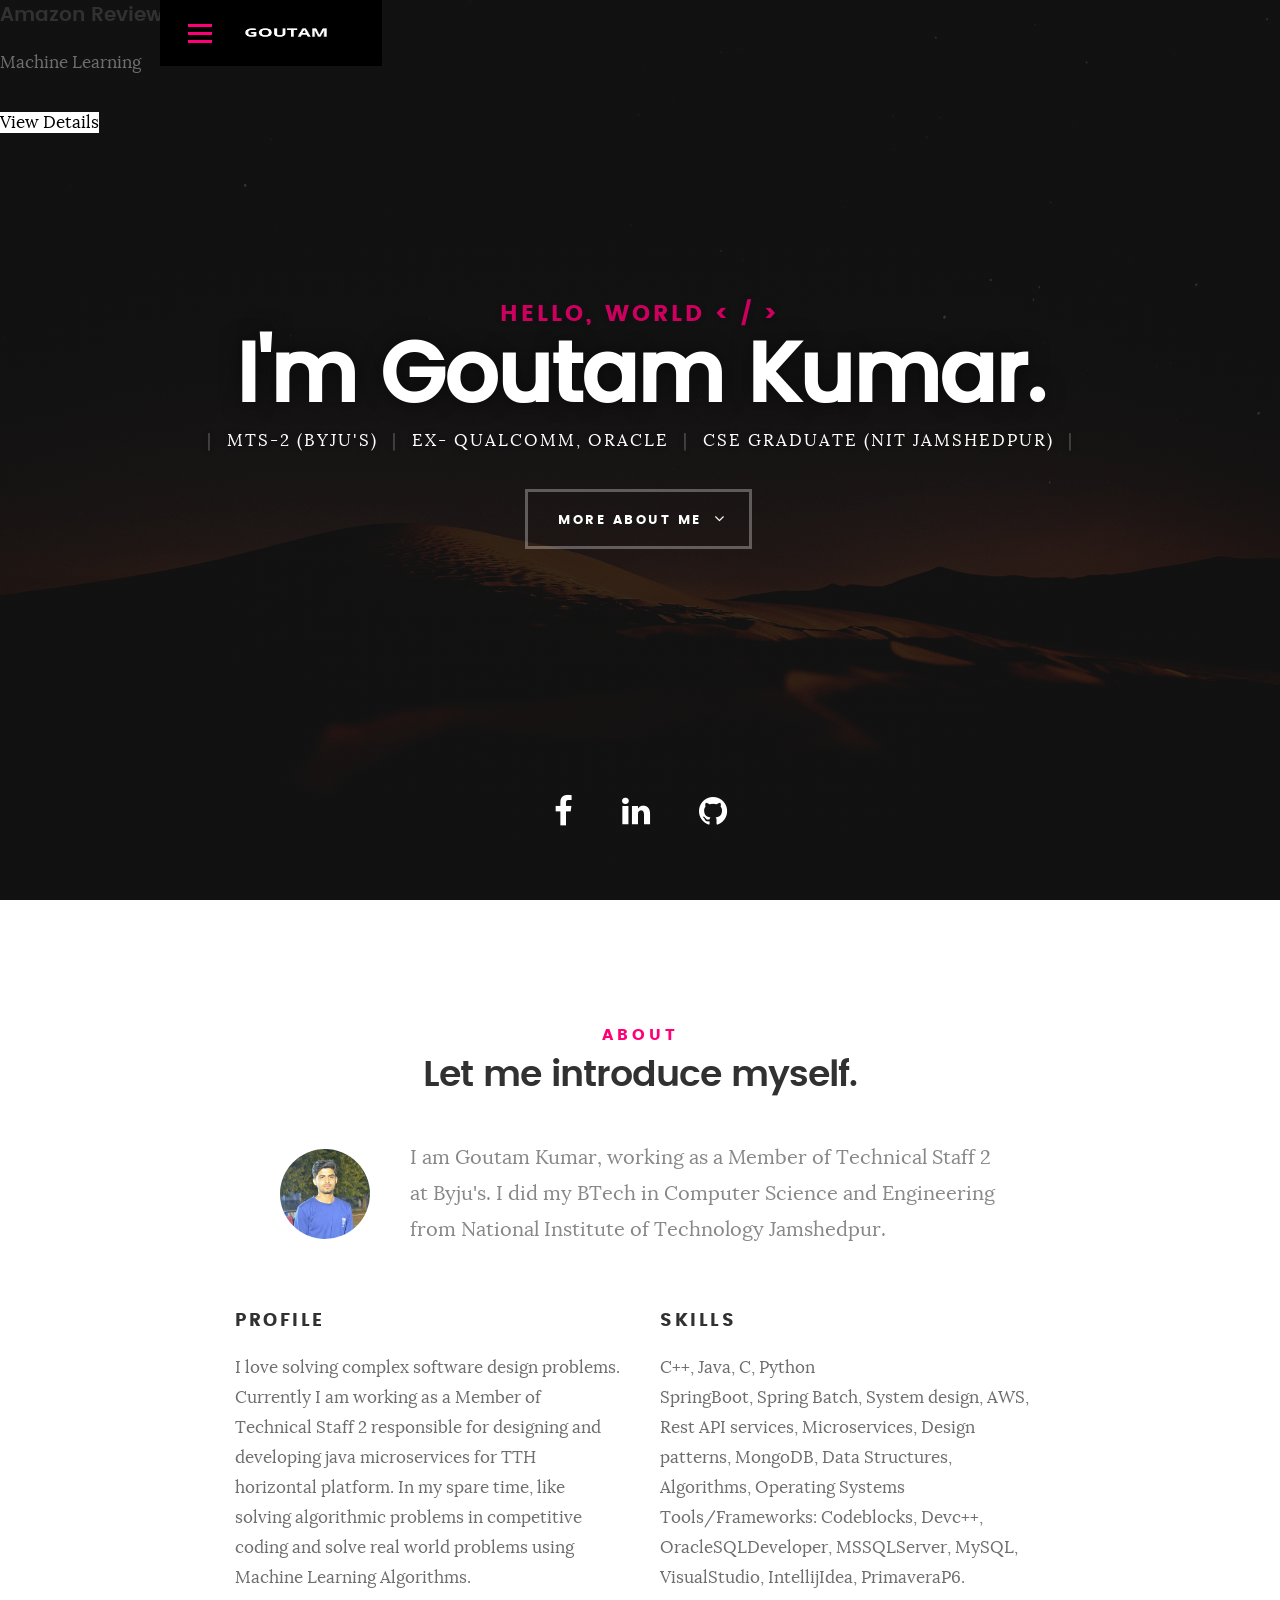
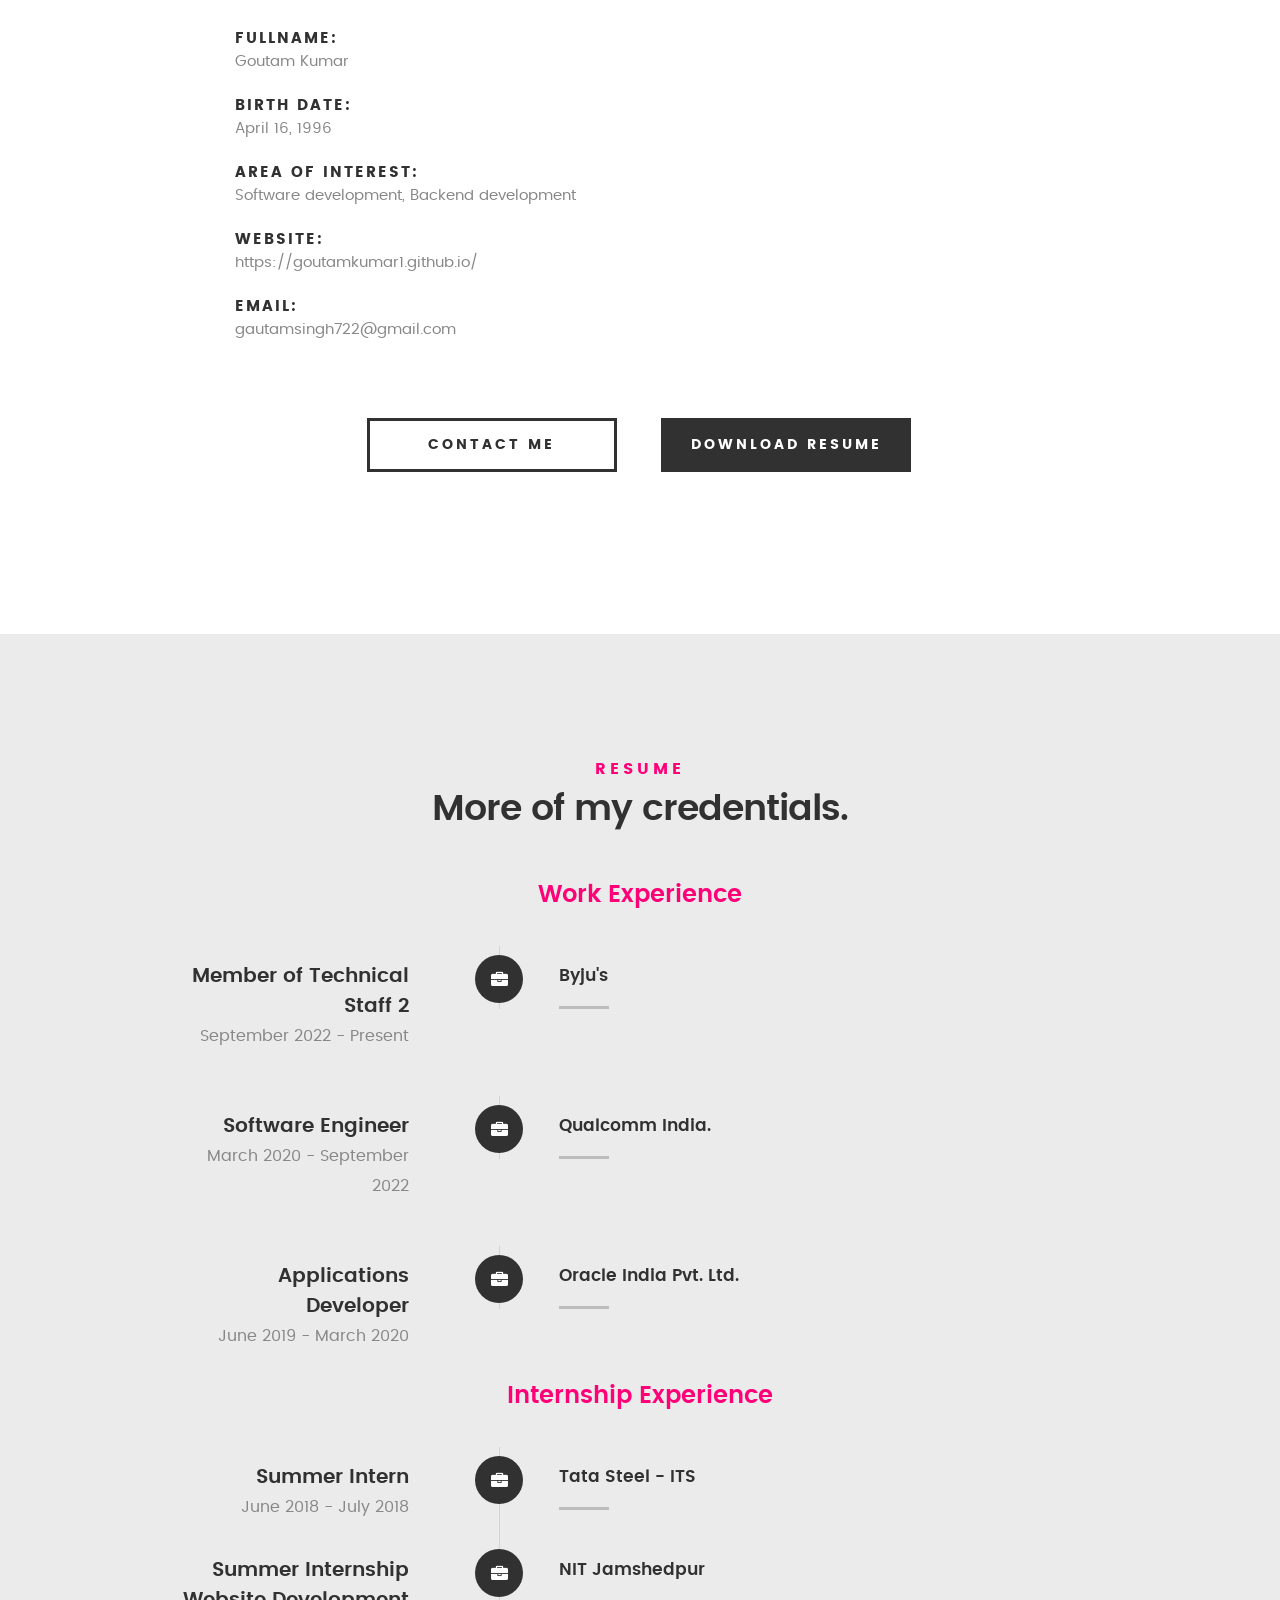
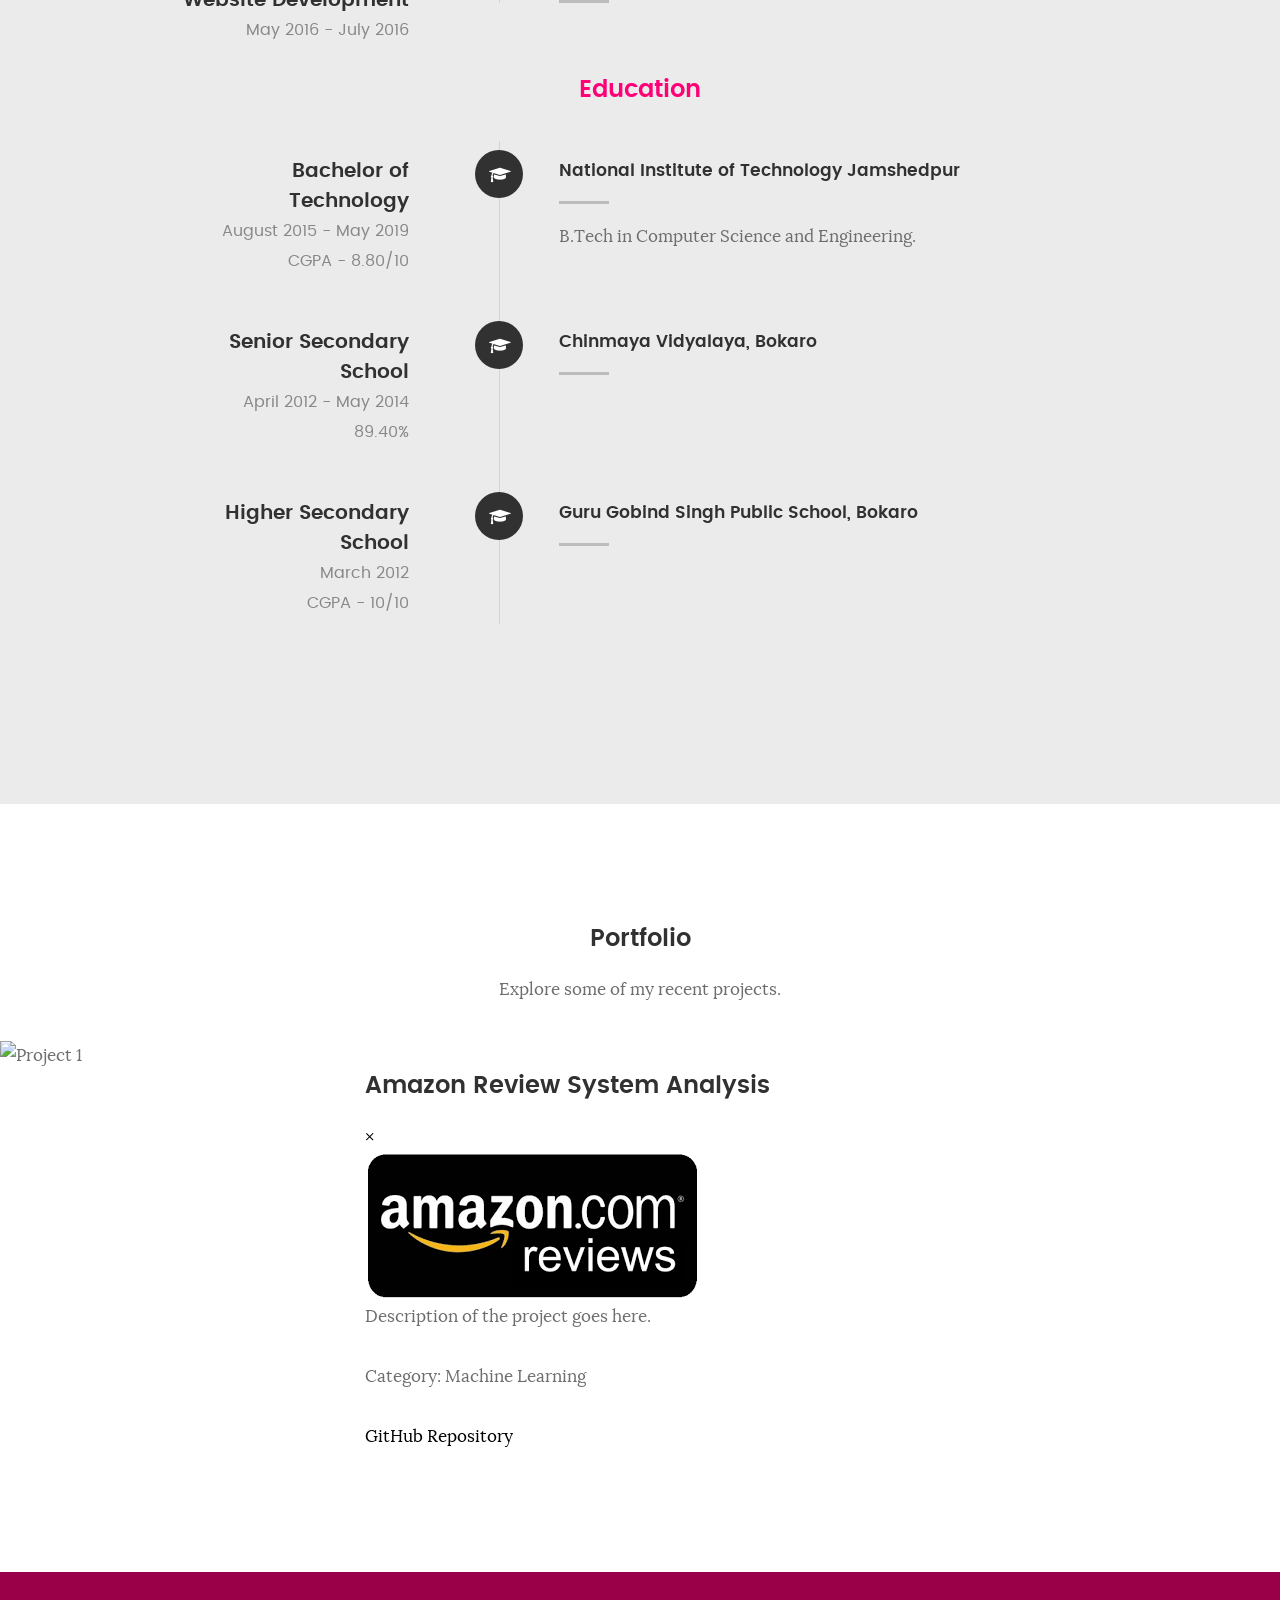
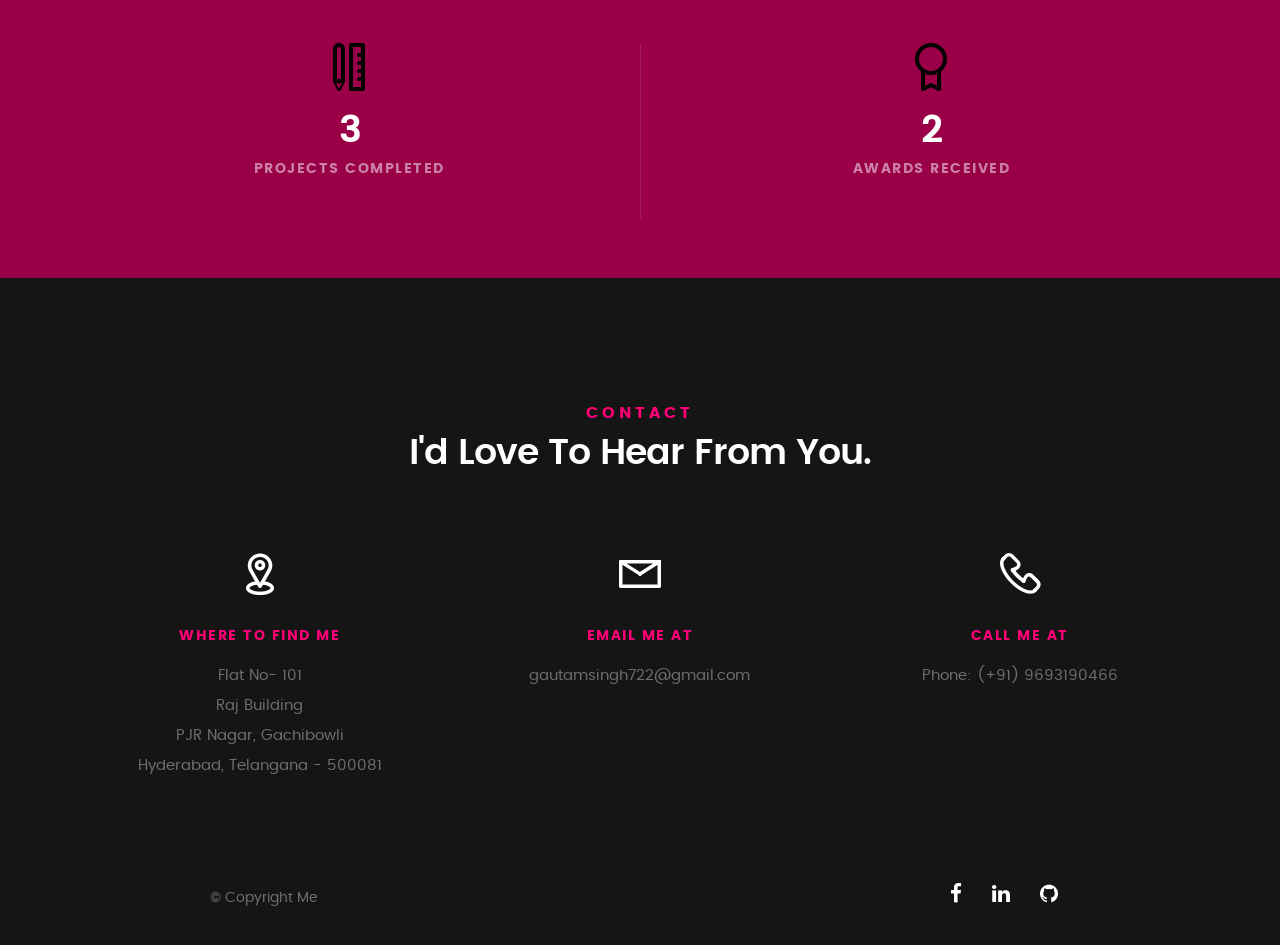
==== index.html @ 0e1b685a "Update index.html" ====
<!DOCTYPE html>
<!--[if IE 8 ]><html class="no-js oldie ie8" lang="en"> <![endif]-->
<!--[if IE 9 ]><html class="no-js oldie ie9" lang="en"> <![endif]-->
<!--[if (gte IE 9)|!(IE)]><!--><html class="no-js" lang="en"> <!--<![endif]-->
<head>

   <!--- basic page needs
   ================================================== -->
   <meta charset="utf-8">
	<title>Goutam :: Home</title>
	<meta name="description" content="">  
	<meta name="author" content="">

   <!-- mobile specific metas
   ================================================== -->
	<meta name="viewport" content="width=device-width, initial-scale=1, maximum-scale=1">

 	<!-- CSS
   ================================================== -->
   <link rel="stylesheet" href="css/base.css">  
   <link rel="stylesheet" href="css/main.css">
   <link rel="stylesheet" href="css/vendor.css">     

   <!-- script
   ================================================== -->   
	<script src="js/modernizr.js"></script>
	<script src="js/pace.min.js"></script>

   <!-- favicons
	================================================== -->
	<link rel="icon" type="image/png" href="glogo.jpg">

</head>

<body id="top">

	<!-- header 
   ================================================== -->
   <header>   	
   	<div class="row">

   		<div class="top-bar">
   			<a class="menu-toggle" href="#"><span>Menu</span></a>

	   		<div class="logo">
		         <a href="index.html">GOUTAM</a>
		      </div>		      

		   	<nav id="main-nav-wrap">
					<ul class="main-navigation">
						<li class="current"><a class="smoothscroll"  href="#intro" title="">Home</a></li>
						<li><a class="smoothscroll"  href="#about" title="">About</a></li>
						<li><a class="smoothscroll"  href="#resume" title="">Resume</a></li>
						<li><a class="smoothscroll"  href="#portfolio" title="">Portfolio</a></li>				
						<li><a class="smoothscroll"  href="#contact" title="">Contact</a></li>			
					</ul>
				</nav>    		
   		</div> <!-- /top-bar --> 
   		
   	</div> <!-- /row --> 		
   </header> <!-- /header -->

	<!-- intro section
   ================================================== -->
   <section id="intro">   

   	<div class="intro-overlay"></div>	

   	<div class="intro-content">
   		<div class="row">

   			<div class="col-twelve">

	   			<h5>Hello, World < / ></h5>
	   			<h1>I'm Goutam Kumar.</h1>

	   			<p class="intro-position">
					<span>MTS-2 (BYJU'S)</span>
					<span>EX- QUALCOMM, ORACLE</span>
	   				<span>CSE GRADUATE (NIT JAMSHEDPUR)</span>
	   			</p>

	   			<a class="button stroke smoothscroll" href="#about" title="">More About Me</a>

	   		</div>  
   			
   		</div>   		 		
   	</div> <!-- /intro-content --> 

   	<ul class="intro-social">        
         <li><a href="https://www.facebook.com/gautam.ngs"><i class="fa fa-facebook"></i></a></li>
         <li><a href="https://www.linkedin.com/in/gautam26/"><i class="fa fa-linkedin"></i></a></li>
         <li><a href="https://github.com/gautamkumar26"><i class="fa fa-github"></i></a></li>
         <!--<li><a href="#"><i class="fa fa-instagram"></i></a></li>-->
      </ul> <!-- /intro-social -->      	

   </section> <!-- /intro -->


   <!-- about section
   ================================================== -->
   <section id="about">  

   	<div class="row section-intro">
   		<div class="col-twelve">

   			<h5>About</h5>
   			<h1>Let me introduce myself.</h1>

   			<div class="intro-info">

   				<img src="images/my-pic.jpg" alt="Profile Picture">

   				<p class="lead">I am Goutam Kumar, working as a Member of Technical Staff 2 at Byju's. I did my BTech in Computer Science and Engineering from National Institute of Technology Jamshedpur.</p>
   			</div>   			

   		</div>   		
   	</div> <!-- /section-intro -->

   	<div class="row about-content">

   		<div class="col-six tab-full">

   			<h3>Profile</h3>
   			<p>I love solving complex software design problems. Currently I am working as a Member of Technical Staff 2 responsible for designing and developing java microservices for TTH horizontal platform.
			In my spare time, like solving algorithmic problems in competitive coding and solve real world problems using Machine Learning Algorithms.</p>

   			<ul class="info-list">
   				<li>
   					<strong>Fullname:</strong>
   					<span>Goutam Kumar</span>
   				</li>
   				<li>
   					<strong>Birth Date:</strong>
   					<span>April 16, 1996</span>
   				</li>
   				<li>
   					<strong>Area of Interest:</strong>
   					<span>Software development, Backend development</span>
   				</li>
   				<li>
   					<strong>Website:</strong>
   					<span>https://goutamkumar1.github.io/</span>
   				</li>
   				<li>
   					<strong>Email:</strong>
   					<span>gautamsingh722@gmail.com</span>
   				</li>

   			</ul> <!-- /info-list -->

   		</div>

   		<div class="col-six tab-full">

   			<h3>Skills</h3>
   			<p>
   				
   				C++, Java, C, Python<br>
				SpringBoot, Spring Batch, System design, AWS, Rest API services, Microservices, Design patterns, MongoDB, Data Structures, Algorithms, Operating Systems <br>
				Tools/Frameworks: Codeblocks, Devc++, OracleSQLDeveloper, MSSQLServer, MySQL, VisualStudio, IntellijIdea, PrimaveraP6. 
   			</p>

				<!--<ul class="skill-bars">
				   <li>
				   	<div class="progress percent90"><span>90%</span></div>
				   	<strong>HTML5</strong>
				   </li>
				   <li>
				   	<div class="progress percent85"><span>85%</span></div>
				   	<strong>CSS3</strong>
				   </li>
				   <li>
				   	<div class="progress percent70"><span>70%</span></div>
				   	<strong>JQuery</strong>
				   </li>
				   <li>
				   	<div class="progress percent95"><span>95%</span></div>
				   	<strong>PHP</strong>
				   </li>
				   <li>

				   	<div class="progress percent75"><span>75%</span></div>
				   	<strong>Wordpress</strong>
				   </li>
      
				</ul> 	
				-->	

   		</div>

   	</div>

   	<div class="row button-section">
   		<div class="col-twelve">
   			<a href="#contact" title="Hire Me" class="button stroke smoothscroll">Contact Me</a>
   			<a href="Goutam_Kumar.pdf" target="_blank" title="Download Resume" class="button button-primary">Download Resume</a>
   		</div>   		
   	</div>

   </section> <!-- /process-->    


   <!-- resume Section
   ================================================== -->
	<section id="resume" class="grey-section">

		<div class="row section-intro">
   		<div class="col-twelve">

   			<h5>Resume</h5>
   			<h1>More of my credentials.</h1>

   			<!--<p class="lead">Lorem ipsum Do commodo in proident enim in dolor cupidatat adipisicing dolore officia nisi aliqua incididunt Ut veniam lorem ipsum Consectetur ut in in eu do.</p>-->

   		</div>   		
   	</div> <!-- /section-intro--> 
	
	<div class="row resume-timeline">

   		<div class="col-twelve resume-header">

   			<h2>Work Experience</h2>

   		</div> <!-- /resume-header -->

		<div class="col-twelve">

   			<div class="timeline-wrap">

   				<div class="timeline-block">

	   				<div class="timeline-ico">
	   					<i class="fa fa-briefcase"></i>
	   				</div>

	   				<div class="timeline-header">
	   					<h3>Member of Technical Staff 2</h3>
	   					<p>September 2022 - Present</p>
	   				</div>

	   				<div class="timeline-content">
	   					<h4>Byju's</h4>
	   					<p>
	   					</p>
	   				</div>

	   			</div> <!-- /timeline-block -->

	   			

   			</div> <!-- /timeline-wrap -->   			

   		</div> <!-- /col-twelve -->
		
		<div class="col-twelve">

   			<div class="timeline-wrap">

   				<div class="timeline-block">

	   				<div class="timeline-ico">
	   					<i class="fa fa-briefcase"></i>
	   				</div>

	   				<div class="timeline-header">
	   					<h3>Software Engineer</h3>
	   					<p>March 2020 - September 2022</p>
	   				</div>

	   				<div class="timeline-content">
	   					<h4>Qualcomm India.</h4>
	   					<p>
	   					</p>
	   				</div>

	   			</div> <!-- /timeline-block -->

	   			

   			</div> <!-- /timeline-wrap -->   			

   		</div> <!-- /col-twelve -->

   		<div class="col-twelve">

   			<div class="timeline-wrap">

   				<div class="timeline-block">

	   				<div class="timeline-ico">
	   					<i class="fa fa-briefcase"></i>
	   				</div>

	   				<div class="timeline-header">
	   					<h3>Applications Developer</h3>
	   					<p>June 2019 - March 2020</p>
	   				</div>

	   				<div class="timeline-content">
	   					<h4>Oracle India Pvt. Ltd.</h4>
	   					<p>
	   					</p>
	   				</div>

	   			</div> <!-- /timeline-block -->

	   			

   			</div> <!-- /timeline-wrap -->   			

   		</div> <!-- /col-twelve -->
   		
   	</div> <!-- /resume-timeline -->

   	<div class="row resume-timeline">

   		<div class="col-twelve resume-header">

   			<h2>Internship Experience</h2>

   		</div> <!-- /resume-header -->

   		<div class="col-twelve">

   			<div class="timeline-wrap">

   				<div class="timeline-block">

	   				<div class="timeline-ico">
	   					<i class="fa fa-briefcase"></i>
	   				</div>

	   				<div class="timeline-header">
	   					<h3>Summer Intern</h3>
	   					<p>June 2018 - July 2018</p>
	   				</div>

	   				<div class="timeline-content">
	   					<h4>Tata Steel - ITS</h4>
	   					<p>
	   					</p>
	   				</div>

	   			</div> <!-- /timeline-block -->

	   			<div class="timeline-block">

	   				<div class="timeline-ico">
	   					<i class="fa fa-briefcase"></i>
	   				</div>

	   				<div class="timeline-header">
	   					<h3>Summer Internship Website Development</h3>
	   					<p>May 2016 - July 2016</p>
	   				</div>

	   				<div class="timeline-content">
	   					<h4>NIT Jamshedpur</h4>
	   					<p>
	   						
	   					</p>
	   				</div>

	   			</div> <!-- /timeline-block -->

	   			

   			</div> <!-- /timeline-wrap -->   			

   		</div> <!-- /col-twelve -->
   		
   	</div> <!-- /resume-timeline -->
   	
   	<div class="row resume-timeline">

   		<div class="col-twelve resume-header">

   			<h2>Education</h2>

   		</div> <!-- /resume-header -->

   		<div class="col-twelve">

   			<div class="timeline-wrap">

   				<div class="timeline-block">

	   				<div class="timeline-ico">
	   					<i class="fa fa-graduation-cap"></i>
	   				</div>

	   				<div class="timeline-header">
	   					<h3>Bachelor of Technology</h3>
	   					<p>August 2015 - May 2019<br>
	   					CGPA - 8.80/10</p>
	   				</div>

	   				<div class="timeline-content">
	   					<h4>National Institute of Technology Jamshedpur</h4>
	   					<p>
	   						B.Tech in Computer Science and Engineering.
	   						<br>
	   						<br>
	   					</p>
	   				</div>

	   			</div>
	   			<div class="timeline-block">

	   				<div class="timeline-ico">
	   					<i class="fa fa-graduation-cap"></i>
	   				</div>

	   				<div class="timeline-header">
	   					<h3>Senior Secondary School</h3>
	   					<p>April 2012 - May 2014<br>
	   					89.40%</p>
	   				</div>

	   				<div class="timeline-content">
	   					<h4>Chinmaya Vidyalaya, Bokaro</h4>
	   					<p>
	   						<br>
	   						<br>
	   					</p>
	   				</div>

	   			</div>
	   			<div class="timeline-block">

	   				<div class="timeline-ico">
	   					<i class="fa fa-graduation-cap"></i>
	   				</div>

	   				<div class="timeline-header">
	   					<h3>Higher Secondary School</h3>
	   					<p>March 2012<br>
	   					CGPA - 10/10</p>
	   				</div>

	   				<div class="timeline-content">
	   					<h4>Guru Gobind Singh Public School, Bokaro</h4>
	   					<p>
	   						<br>
	   						<br>
	   					</p>
	   				</div>

	   			</div>


	   			

	   			

   			</div> <!-- /timeline-wrap -->   			

   		</div> <!-- /col-twelve -->
   		
   	</div> <!-- /resume-timeline -->
		
	</section> <!-- /features -->



	<!-- Portfolio Section
   ================================================== -->
	
<!-- =================================================== -->
	<section id="portfolio">
	    <div class="container">
	        <div class="section-intro">
	            <h2>Portfolio</h2>
	            <p>Explore some of my recent projects.</p>
	        </div>
	
	        <div class="portfolio-content">
	            <div class="portfolio-grid">
	                <!-- Portfolio Items -->
	                <div class="portfolio-item">
	                    <div class="portfolio-image">
	                        <img src="images/project1.jpg" alt="Project 1">
	                        <div class="overlay">
	                            <div class="overlay-content">
	                                <h3>Amazon Review System Analysis</h3>
	                                <p>Machine Learning</p>
	                                <a href="#modal-01" class="popup-modal">View Details</a>
	                            </div>
	                        </div>
	                    </div>
	                </div>
	
	                <!-- Add more portfolio items here -->
	
	            </div>
	        </div>
	    </div>
	
	    <!-- Modal Popups -->
	    <div id="modal-01" class="popup-modal">
	        <div class="modal-content">
	            <div class="modal-header">
	                <h2>Amazon Review System Analysis</h2>
	                <a href="#" class="modal-close">&times;</a>
	            </div>
	            <div class="modal-body">
	                <img src="images/portfolio/modals/amazon-review.png" alt="Project 1">
	                <p>Description of the project goes here.</p>
	                <p>Category: Machine Learning</p>
	                <a href="https://github.com/gautamsingh722/review-management-system">GitHub Repository</a>
	            </div>
	        </div>
	    </div>
	
	    <!-- Add more modal popups for other projects -->

</section>



	<!-- CTA Section
   ================================================== -->
	

	
	<!-- services Section
   ================================================== -->
	

	<!-- stats Section
   ================================================== -->
	<section id="stats" class="count-up">

		<div class="row">
			<div class="col-twelve">

				<div class="block-1-2 block-s-1-2 block-tab-1-2 block-mob-full stats-list">

					<div class="bgrid stat">

						<div class="icon-part">
							<i class="icon-pencil-ruler"></i>
						</div>

						<h3 class="stat-count">
							23
						</h3>

						<h5 class="stat-title">
							Projects Completed
						</h5>

					</div> <!-- /stat -->					


					<div class="bgrid stat">

						<div class="icon-part">
							<i class="icon-badge"></i>
						</div>

						<h3 class="stat-count">
							15
						</h3>

						<h5 class="stat-title">
							Awards Received
						</h5>

					</div> <!-- /stat -->									


				

				</div> <!-- /stats-list -->

			</div> <!-- /twelve -->
		</div> <!-- /row -->

	</section> <!-- /stats -->

	
   <!-- contact
   ================================================== -->
	<section id="contact">

		<div class="row section-intro">
   		<div class="col-twelve">

   			<h5>Contact</h5>
   			<h1>I'd Love To Hear From You.</h1>

   			<p class="lead"></p>

   		</div> 
   	</div> <!-- /section-intro -->


   	<div class="row contact-info">

   		<div class="col-four tab-full">

   			<div class="icon">
   				<i class="icon-pin"></i>
   			</div>

   			<h5>Where to find me</h5>

   			<p>
            Flat No- 101<br>
            Raj Building<br>
			PJR Nagar, Gachibowli <br>
            Hyderabad, Telangana - 500081
            </p>

   		</div>

   		<div class="col-four tab-full collapse">

   			<div class="icon">
   				<i class="icon-mail"></i>
   			</div>

   			<h5>Email Me At</h5>

   			<p>gautamsingh722@gmail.com			     
			   </p>

   		</div>

   		<div class="col-four tab-full">

   			<div class="icon">
   				<i class="icon-phone"></i>
   			</div>

   			<h5>Call Me At</h5>

   			<p>Phone: (+91) 9693190466
			   </p>

   		</div>
   		
   	</div> <!-- /contact-info -->
		
	</section> <!-- /contact -->


   <!-- footer
   ================================================== -->

   <footer>
     	<div class="row">

     		<div class="col-six tab-full pull-right social">

     			<ul class="footer-social">        
			      <li><a href="https://www.facebook.com/gautam.ngs"><i class="fa fa-facebook"></i></a></li>
			      <li><a href="https://www.linkedin.com/in/gautam26/"><i class="fa fa-linkedin"></i></a></li>
			      <li><a href="https://github.com/goutamkumar1"><i class="fa fa-github"></i></a></li>
			   </ul> 
	      		
	      </div>

      	<div class="col-six tab-full">
	      	<div class="copyright">
		        	<span>© Copyright Me</span>	         	
		         </div>		                  
	      	</div>

	      	<div id="go-top">
		         <a class="smoothscroll" title="Back to Top" href="#top"><i class="fa fa-long-arrow-up"></i></a>
		      </div>

      	</div> <!-- /row -->     	
   </footer>  

   <div id="preloader"> 
    	<div id="loader"></div>
   </div> 

   <!-- Java Script
   ================================================== --> 
   <script src="js/jquery-2.1.3.min.js"></script>
   <script src="js/plugins.js"></script>
   <script src="js/main.js"></script>

</body>

</html>
---- css/base.css ----
/**
 * =================================================================== 
 *
 *  Kards v1.0 Base Stylesheet
 *  url: styleshout.com
 *  03-01-2016
 *  ------------------------------------------------------------------
 *  TOC:
 *  01. reset
 *  02. basic/base setup styles
 *  03. grid
 *  04. MISC
 *
 * =================================================================== 
 */

/** 
 * ===================================================================
 * 01. reset - normalize.css v3.0.2 | MIT License | git.io/normalize
 *
 * ------------------------------------------------------------------- 
 */
html {
	font-family: sans-serif;
	-ms-text-size-adjust: 100%;
	-webkit-text-size-adjust: 100%;
}

body {
	margin: 0;
}

article,
aside,
details,
figcaption,
figure,
footer,
header,
hgroup,
main,
menu,
nav,
section,
summary {
	display: block;
}

audio,
canvas,
progress,
video {
	display: inline-block;
	vertical-align: baseline;
}

audio:not([controls]) {
	display: none;
	height: 0;
}

[hidden],
template {
	display: none;
}

a {
	background: transparent;
}

a:active,
a:hover {
	outline: 0;
}

abbr[title] {
	border-bottom: 1px dotted;
}

b,
strong {
	font-weight: bold;
}

dfn {
	font-style: italic;
}

h1 {
	font-size: 2em;
	margin: 0.67em 0;
}

mark {
	background: #ff0;
	color: #000;
}

small {
	font-size: 80%;
}

sub,
sup {
	font-size: 75%;
	line-height: 0;
	position: relative;
	vertical-align: baseline;
}

sup {
	top: -0.5em;
}

sub {
	bottom: -0.25em;
}

img {
	border: 0;
}

svg:not(:root) {
	overflow: hidden;
}

figure {
	margin: 1em 40px;
}

hr {
	-moz-box-sizing: content-box;
	box-sizing: content-box;
	height: 0;
}

pre {
	overflow: auto;
}

code,
kbd,
pre,
samp {
	font-family: monospace, monospace;
	font-size: 1em;
}

button,
input,
optgroup,
select,
textarea {
	color: inherit;
	font: inherit;
	margin: 0;
}

button {
	overflow: visible;
}

button,
select {
	text-transform: none;
}

button,
html input[type="button"],
input[type="reset"],
input[type="submit"] {
	-webkit-appearance: button;
	cursor: pointer;
}

button[disabled],
html input[disabled] {
	cursor: default;
}

button::-moz-focus-inner,
input::-moz-focus-inner {
	border: 0;
	padding: 0;
}

input {
	line-height: normal;
}

input[type="checkbox"],
input[type="radio"] {
	box-sizing: border-box;
	padding: 0;
}

input[type="number"]::-webkit-inner-spin-button,
input[type="number"]::-webkit-outer-spin-button {
	height: auto;
}

input[type="search"] {
	-webkit-appearance: textfield;
	-moz-box-sizing: content-box;
	-webkit-box-sizing: content-box;
	box-sizing: content-box;
}

input[type="search"]::-webkit-search-cancel-button,
input[type="search"]::-webkit-search-decoration {
	-webkit-appearance: none;
}

fieldset {
	border: 1px solid #c0c0c0;
	margin: 0 2px;
	padding: 0.35em 0.625em 0.75em;
}

legend {
	border: 0;
	padding: 0;
}

textarea {
	overflow: auto;
}

optgroup {
	font-weight: bold;
}

table {
	border-collapse: collapse;
	border-spacing: 0;
}

td,
th {
	padding: 0;
}

/** 
 * ===================================================================
 * 02. basic/base setup styles - (_basic.scss)
 *
 * ------------------------------------------------------------------- 
 */
html {
	font-size: 62.5%;
	box-sizing: border-box;
}

*,
*::before,
*::after {
	box-sizing: inherit;
}

body {
	font-weight: normal;
	line-height: 1;
	text-rendering: optimizeLegibility;
	word-wrap: break-word;
	-webkit-overflow-scrolling: touch;
	-webkit-text-size-adjust: none;
}

body,
input,
button {
	-moz-osx-font-smoothing: grayscale;
	-webkit-font-smoothing: antialiased;
}

/**
 * Media - (_basic.scss)
 * ------------------------------------------------------------------- 
 */
img,
video {
	max-width: 100%;
	height: auto;
}

/**
 * Typography resets - (_basic.scss)
 * ------------------------------------------------------------------- 
 */
div,
dl,
dt,
dd,
ul,
ol,
li,
h1,
h2,
h3,
h4,
h5,
h6,
pre,
form,
p,
blockquote,
th,
td {
	margin: 0;
	padding: 0;
}

h1,
h2,
h3,
h4,
h5,
h6 {
	-webkit-font-variant-ligatures: common-ligatures;
	-moz-font-variant-ligatures: common-ligatures;
	font-variant-ligatures: common-ligatures;
	text-rendering: optimizeLegibility;
}

em,
i {
	font-style: italic;
	line-height: inherit;
}

strong,
b {
	font-weight: bold;
	line-height: inherit;
}

small {
	font-size: 60%;
	line-height: inherit;
}

ol,
ul {
	list-style: none;
}

li {
	display: block;
}

/**
 * links - (_basic.scss)
 * ------------------------------------------------------------------- 
 */
a {
	text-decoration: none;
	line-height: inherit;
}

a img {
	border: none;
}

/**
 * inputs - (_basic.scss)
 * ------------------------------------------------------------------- 
 */
fieldset {
	margin: 0;
	padding: 0;
}

input[type="email"],
input[type="number"],
input[type="search"],
input[type="text"],
input[type="tel"],
input[type="url"],
input[type="password"],
textarea {
	-webkit-appearance: none;
	-moz-appearance: none;
	-ms-appearance: none;
	-o-appearance: none;
	appearance: none;
}

/** 
 * ===================================================================
 * 03. grid - (_grid.scss)
 *
 * ------------------------------------------------------------------- 
 */
.row {
	width: 94%;
	max-width: 1140px;
	margin: 0 auto;
}

.row:before,
.row:after {
	content: "";
	display: table;
}

.row:after {
	clear: both;
}

.row .row {
	width: auto;
	max-width: none;
	margin-left: -20px;
	margin-right: -20px;
}

[class*="col-"],
.bgrid {
	float: left;
}

[class*="col-"] + [class*="col-"].end {
	float: right;
}

[class*="col-"] {
	padding: 0 20px;
}

.col-one {
	width: 8.33333%;
}

.col-two,
.col-1-6 {
	width: 16.66667%;
}

.col-three,
.col-1-4 {
	width: 25%;
}

.col-four,
.col-1-3 {
	width: 33.33333%;
}

.col-five {
	width: 41.66667%;
}

.col-six,
.col-1-2 {
	width: 50%;
}

.col-seven {
	width: 58.33333%;
}

.col-eight,
.col-2-3 {
	width: 66.66667%;
}

.col-nine,
.col-3-4 {
	width: 75%;
}

.col-ten,
.col-5-6 {
	width: 83.33333%;
}

.col-eleven {
	width: 91.66667%;
}

.col-twelve,
.col-full {
	width: 100%;
}

/**
 * small screens - (_grid.scss)
 * --------------------------------------------------------------- 
 */
@media screen and (max-width:1024px) {
	.row .row {
		margin-left: -18px;
		margin-right: -18px;
	}

	[class*="col-"] {
		padding: 0 18px;
	}

}

/**
 * tablets - (_grid.scss)
 * --------------------------------------------------------------- 
 */
@media screen and (max-width:768px) {
	.row {
		width: auto;
		padding-left: 30px;
		padding-right: 30px;
	}

	.row .row {
		padding-left: 0;
		padding-right: 0;
		margin-left: -15px;
		margin-right: -15px;
	}

	[class*="col-"] {
		padding: 0 15px;
	}

	.tab-1-4 {
		width: 25%;
	}

	.tab-1-3 {
		width: 33.33333%;
	}

	.tab-1-2 {
		width: 50%;
	}

	.tab-2-3 {
		width: 66.66667%;
	}

	.tab-3-4 {
		width: 75%;
	}

	.tab-full {
		width: 100%;
	}

}

/**
 * large mobile devices - (_grid.scss)
 * --------------------------------------------------------------- 
 */
@media screen and (max-width:600px) {
	.row {
		padding-left: 25px;
		padding-right: 25px;
	}

	.row .row {
		margin-left: -10px;
		margin-right: -10px;
	}

	[class*="col-"] {
		padding: 0 10px;
	}

	.mob-1-4 {
		width: 25%;
	}

	.mob-1-2 {
		width: 50%;
	}

	.mob-3-4 {
		width: 75%;
	}

	.mob-full {
		width: 100%;
	}

}

/**
 * small mobile devices - (_grid.scss)
 * --------------------------------------------------------------- 
 */
@media screen and (max-width:400px) {
	.row .row {
		padding-left: 0;
		padding-right: 0;
		margin-left: 0;
		margin-right: 0;
	}

	[class*="col-"] {
		width: 100% !important;
		float: none !important;
		clear: both !important;
		margin-left: 0;
		margin-right: 0;
		padding: 0;
	}

	[class*="col-"] + [class*="col-"].end {
		float: none;
	}

}

/** 
 * ===================================================================
 * block grids - (_grid.scss)
 *
 * ------------------------------------------------------------------- 
 */
[class*="block-"]:before,
[class*="block-"]:after {
	content: "";
	display: table;
}

[class*="block-"]:after {
	clear: both;
}

.block-1-6 .bgrid {
	width: 16.66667%;
}

.block-1-4 .bgrid {
	width: 25%;
}

.block-1-3 .bgrid {
	width: 33.33333%;
}

.block-1-2 .bgrid {
	width: 50%;
}

/**
 * Clearing for block grid columns. Allow columns with 
 * different heights to align properly.
 */
.block-1-6 .bgrid:nth-child(6n+1),
.block-1-4 .bgrid:nth-child(4n+1),
.block-1-3 .bgrid:nth-child(3n+1),
.block-1-2 .bgrid:nth-child(2n+1) {
	clear: both;
}

/**
 * small screens - (_grid.scss)
 * --------------------------------------------------------------- 
 */
@media screen and (max-width:1024px) {
	.block-s-1-6 .bgrid {
		width: 16.66667%;
	}

	.block-s-1-4 .bgrid {
		width: 25%;
	}

	.block-s-1-3 .bgrid {
		width: 33.33333%;
	}

	.block-s-1-2 .bgrid {
		width: 50%;
	}

	.block-s-full .bgrid {
		width: 100%;
		clear: both;
	}

	[class*="block-s-"] .bgrid:nth-child(n) {
		clear: none;
	}

	.block-s-1-6 .bgrid:nth-child(6n+1),
	.block-s-1-4 .bgrid:nth-child(4n+1),
	.block-s-1-3 .bgrid:nth-child(3n+1),
	.block-s-1-2 .bgrid:nth-child(2n+1) {
		clear: both;
	}

}

/**
 * tablets - (_grid.scss)
 * --------------------------------------------------------------- 
 */
@media screen and (max-width:768px) {
	.block-tab-1-6 .bgrid {
		width: 16.66667%;
	}

	.block-tab-1-4 .bgrid {
		width: 25%;
	}

	.block-tab-1-3 .bgrid {
		width: 33.33333%;
	}

	.block-tab-1-2 .bgrid {
		width: 50%;
	}

	.block-tab-full .bgrid {
		width: 100%;
		clear: both;
	}

	[class*="block-tab-"] .bgrid:nth-child(n) {
		clear: none;
	}

	.block-tab-1-6 .bgrid:nth-child(6n+1),
	.block-tab-1-4 .bgrid:nth-child(4n+1),
	.block-tab-1-3 .bgrid:nth-child(3n+1),
	.block-tab-1-2 .bgrid:nth-child(2n+1) {
		clear: both;
	}

}

/**
 * large mobile devices - (_grid.scss)
 * --------------------------------------------------------------- 
 */
@media screen and (max-width:600px) {
	.block-mob-1-6 .bgrid {
		width: 16.66667%;
	}

	.block-mob-1-4 .bgrid {
		width: 25%;
	}

	.block-mob-1-3 .bgrid {
		width: 33.33333%;
	}

	.block-mob-1-2 .bgrid {
		width: 50%;
	}

	.block-mob-full .bgrid {
		width: 100%;
		clear: both;
	}

	[class*="block-mob-"] .bgrid:nth-child(n) {
		clear: none;
	}

	.block-mob-1-6 .bgrid:nth-child(6n+1),
	.block-mob-1-4 .bgrid:nth-child(4n+1),
	.block-mob-1-3 .bgrid:nth-child(3n+1),
	.block-mob-1-2 .bgrid:nth-child(2n+1) {
		clear: both;
	}

}

/**
 * stack on small mobile devices - (_grid.scss)
 * --------------------------------------------------------------- 
 */
@media screen and (max-width:400px) {
	.stack .bgrid {
		width: 100% !important;
		float: none !important;
		clear: both !important;
		margin-left: 0;
		margin-right: 0;
	}

}

/** 
 * ===================================================================
 * 04. MISC  - (_grid.scss)
 *
 * ------------------------------------------------------------------- 
 */

/**
 * Clearing - (http://nicolasgallagher.com/micro-clearfix-hack/
 */
.group:before,
.group:after {
	content: "";
	display: table;
}

.group:after {
	clear: both;
}

/**
 * Misc Helper Styles 
 */
.hide {
	display: none;
}

.invisible {
	visibility: hidden;
}

.antialiased {
	-webkit-font-smoothing: antialiased;
	-moz-osx-font-smoothing: grayscale;
}

.remove-bottom {
	margin-bottom: 0;
}

.half-bottom {
	margin-bottom: 1.5rem !important;
}

.add-bottom {
	margin-bottom: 3rem !important;
}

.no-border {
	border: none;
}

.full-width {
	width: 100%;
}

.text-center {
	text-align: center;
}

.text-left {
	text-align: left;
}

.text-right {
	text-align: right;
}

.pull-left {
	float: left;
}

.pull-right {
	float: right;
}

.align-center {
	margin-left: auto;
	margin-right: auto;
	text-align: center;
}

/*# sourceMappingURL=base.css.map */
---- css/main.css ----
/**
 * =================================================================== 
 *
 *  Kards v1.0 Main Stylesheet
 *  url: styleshout.com
 *  03-01-2016
 *  ------------------------------------------------------------------
 *  TOC:
 *  01. webfonts and iconfonts
 *  02. base style overrides
 *  03. typography & general theme styles
 *  04. preloader
 *  05. forms
 *  06. buttons 
 *  07. other components
 *  08. common styles
 *  09. header styles
 *  10. intro
 *  11. about
 *  12. resume
 *  13. portfolio
 *  14. call-to-action section
 *  15. services
 *  16. stats
 *  17. contact
 *  18. footer
 *
 * =================================================================== 
 */


/** 
 * ===================================================================
 * 01. webfonts and iconfonts - (_document-setup.scss)
 *
 * ------------------------------------------------------------------- 
 */
@import url("fonts.css");
@import url("font-awesome/css/font-awesome.min.css");
@import url("micons/micons.css");


/** 
 * ===================================================================
 * 02. base style overrides - (_document-setup.scss)
 *
 * ------------------------------------------------------------------- 
 */
html {
	font-size: 10px;
}

@media only screen and (max-width:1024px) {
	html {
		font-size: 9.411764705882353px;
	}
}
@media only screen and (max-width:768px) {
	html {
		font-size: 10px;
	}
}
@media only screen and (max-width:400px) {
	html {
		font-size: 9.411764705882353px;
	}
}

html, body {
	height: 100%;
}
body {
	background: #151515;
	font-family: "lora-regular", serif;
	font-size: 1.7rem;
	line-height: 3rem;
	color: #6e6e6e;
}

/**
 * links - (_document-setup.scss)
 * -------------------------------------------------------------------
 */
a, a:visited {
	color: #000000;
	-moz-transition: all 0.3s ease-in-out;
	-o-transition: all 0.3s ease-in-out;
	-webkit-transition: all 0.3s ease-in-out;
	-ms-transition: all 0.3s ease-in-out;
	transition: all 0.3s ease-in-out;
}
a:hover, a:focus, a:active {
	color: #FF0077;
	outline: 0;
}

/** 
 * ===================================================================
 * 03. typography & general theme styles - (_document-setup.scss)
 *
 * ------------------------------------------------------------------- 
 */
h1, h2, h3, h4, h5, h6, .h01, .h02, .h03, .h04, .h05, .h06 {
	font-family: "poppins-semibold", sans-serif;
	color: #313131;
	font-style: normal;
	text-rendering: optimizeLegibility;
	margin-bottom: 2.1rem;
}
h3, .h03, h4, .h04 {
	margin-bottom: 1.8rem;
}
h5, .h05, h6, .h06 {
	font-family: "poppins-bold";
	margin-bottom: 1.2rem;
}
h1, .h01 {
	font-size: 3.1rem;
	line-height: 1.355;
	letter-spacing: -.1rem;
}
@media only screen and (max-width:600px) {
	h1, .h01 {
		font-size: 2.6rem;
		letter-spacing: -.07rem;
	}
}
h2, .h02 {
	font-size: 2.4rem;
	line-height: 1.25;
}
h3, .h03 {
	font-size: 2rem;
	line-height: 1.5;
}
h4, .h04 {
	font-size: 1.7rem;
	line-height: 1.765;
}
h5, .h05 {
	font-size: 1.4rem;
	line-height: 1.714;
	text-transform: uppercase;
	letter-spacing: .15rem;
}
h6, .h06 {
	font-size: 1.3rem;
	line-height: 1.846;
	text-transform: uppercase;
	letter-spacing: .15rem;
}
p img {
	margin: 0;
}
p.lead {
	font-family: "lora-regular", serif;
	font-size: 2rem;
	line-height: 1.8;
	color: #888888;
}
@media only screen and (max-width:768px) {
	p.lead {
		font-size: 1.7rem;
	}
}
em, i, strong, b {
	font-size: 1.7rem;
	line-height: 3rem;
	font-style: normal;
	font-weight: normal;
}
em, i {
	font-family: "lora-italic", serif;
}
strong, b {
	font-family: "lora-bold", serif;
}
small {
	font-size: 1.2rem;
	line-height: inherit;
}
blockquote {
	margin: 3rem 0;
	padding-left: 4rem;
	position: relative;
}
blockquote:before {
	content: "\201C";
	font-size: 8rem;
	line-height: 0px;
	margin: 0;
	color: #313131;
	font-family: arial, sans-serif;
	position: absolute;
	top: 3rem;
	left: 0;
}
blockquote p {
	font-family: georgia, serif;
	font-style: italic;
	padding: 0;
	font-size: 1.9rem;
	line-height: 1.737;
}
blockquote cite {
	display: block;
	font-size: 1.3rem;
	font-style: normal;
	line-height: 1.616;
}
blockquote cite:before {
	content: "\2014 \0020";
}
blockquote cite a, blockquote cite a:visited {
	color: #888888;
	border: none;
}
abbr {
	font-family: "poppins-bold", serif;
	font-variant: small-caps;
	text-transform: lowercase;
	letter-spacing: .05rem;
	color: #888888;
}
var, kbd, samp, code, pre {
	font-family: Consolas, "Andale Mono", Courier, "Courier New", monospace;
}
pre {
	padding: 2.4rem 3rem 3rem;
	background: #F1F1F1;
}
code {
	font-size: 1.4rem;
	margin: 0 .2rem;
	padding: .3rem .6rem;
	white-space: nowrap;
	background: #F1F1F1;
	border: 1px solid #E1E1E1;
	border-radius: 3px;
}
pre > code {
	display: block;
	white-space: pre;
	line-height: 2;
	padding: 0;
	margin: 0;
}
pre.prettyprint > code {
	border: none;
}
del {
	text-decoration: line-through;
}
abbr[title], dfn[title] {
	border-bottom: 1px dotted;
	cursor: help;
}
mark {
	background: #FFF49B;
	color: #000;
}
hr {
	border: solid #d2d2d2;
	border-width: 1px 0 0;
	clear: both;
	margin: 2.4rem 0 1.5rem;
	height: 0;
}

/**
 * Lists - (_document-setup.scss)  
 * -------------------------------------------------------------------
 */
ol {
	list-style: decimal;
}
ul {
	list-style: disc;
}
li {
	display: list-item;
}
ol, ul {
	margin-left: 1.7rem;
}
ul li {
	padding-left: .4rem;
}
ul ul, ul ol, ol ol, ol ul {
	margin: .6rem 0 .6rem 1.7rem;
}
ul.disc li {
	display: list-item;
	list-style: none;
	padding: 0 0 0 .8rem;
	position: relative;
}
ul.disc li::before {
	content: "";
	display: inline-block;
	width: 8px;
	height: 8px;
	border-radius: 50%;
	background: #FF0077;
	position: absolute;
	left: -17px;
	top: 11px;
	vertical-align: middle;
}
dt {
	margin: 0;
	color: #FF0077;
}
dd {
	margin: 0 0 0 2rem;
}

/**
 * tables - (_document-setup.scss)  
 * -------------------------------------------------------------------
 */
table {
	border-width: 0;
	width: 100%;
	max-width: 100%;
	font-family: "lora-regular", sans-serif;
}
th, td {
	padding: 1.5rem 3rem;
	text-align: left;
	border-bottom: 1px solid #E8E8E8;
}
th {
	color: #313131;
	font-family: "poppins-bold", sans-serif;
}
td {
	line-height: 1.5;
}
th:first-child, td:first-child {
	padding-left: 0;
}
th:last-child, td:last-child {
	padding-right: 0;
}
.table-responsive {
	overflow-x: auto;
	-webkit-overflow-scrolling: touch;
}

/**
 * Spacing - (_document-setup.scss)  
 * -------------------------------------------------------------------
 */
button, .button {
	margin-bottom: 1.2;
}
fieldset {
	margin-bottom: 1.5rem;
}
input,
textarea,
select,
pre,
blockquote,
figure,
table,
p,
ul,
ol,
dl,
form,
.fluid-video-wrapper,
.ss-custom-select {
	margin-bottom: 3rem;
}

/**
 * floated image - (_document-setup.scss)  
 * -------------------------------------------------------------------
 */
img.pull-right {
	margin: .9rem 0 0 2.4rem;
}
img.pull-left {
	margin: .9rem 2.4rem 0 0;
}

/**
 * block grid paddings - (_document-setup.scss) 
 * -------------------------------------------------------------------
 */
.bgrid {
	padding: 0 20px;
}
@media only screen and (max-width:1024px) {
	.bgrid {
		padding: 0 18px;
	}
}
@media only screen and (max-width:768px) {
	.bgrid {
		padding: 0 15px;
	}
}
@media only screen and (max-width:600px) {
	.bgrid {
		padding: 0 10px;
	}
}
@media only screen and (max-width:400px) {
	.bgrid {
		padding: 0;
	}
}

/**
 * pace.js styles - minimal  - (_document-setup.scss)
 * -------------------------------------------------------------------
 */
.pace {
	-webkit-pointer-events: none;
	pointer-events: none;
	-webkit-user-select: none;
	-moz-user-select: none;
	user-select: none;
}
.pace-inactive {
	display: none;
}
.pace .pace-progress {
	background: #FF0077;
	position: fixed;
	z-index: 900;
	top: 0;
	right: 100%;
	width: 100%;
	height: 6px;
}

/** 
 * ===================================================================
 * 04. preloader - (_preloader-1.scss)
 *
 * ------------------------------------------------------------------- 
 */
#preloader {
	position: fixed;
	top: 0;
	left: 0;
	right: 0;
	bottom: 0;
	background: #151515;
	z-index: 800;
	height: 100%;
	width: 100%;
}
.no-js #preloader, .oldie #preloader {
	display: none;
}
#loader {
	position: absolute;
	left: 50%;
	top: 50%;
	width: 60px;
	height: 60px;
	margin: -30px 0 0 -30px;
	padding: 0;
}
#loader:before {
	content: "";
	border-top: 11px solid rgba(255, 255, 255, 0.1);
	border-right: 11px solid rgba(255, 255, 255, 0.1);
	border-bottom: 11px solid rgba(255, 255, 255, 0.1);
	border-left: 11px solid #FF0077;
	-webkit-animation: load 1.1s infinite linear;
	animation: load 1.1s infinite linear;
	display: block;
	border-radius: 50%;
	width: 60px;
	height: 60px;
}
@-webkit-keyframes load {
	0% {
		-webkit-transform: rotate(0deg);
		transform: rotate(0deg);
	}
	100% {
		-webkit-transform: rotate(360deg);
		transform: rotate(360deg);
	}
}
@keyframes load {
	0% {
		-webkit-transform: rotate(0deg);
		transform: rotate(0deg);
	}
	100% {
		-webkit-transform: rotate(360deg);
		transform: rotate(360deg);
	}
}

/** 
 * ===================================================================
 * 05. forms - (_forms.scss)
 *
 * ------------------------------------------------------------------- 
 */
fieldset {
	border: none;
}
input[type="email"],
input[type="number"],
input[type="search"],
input[type="text"],
input[type="tel"],
input[type="url"],
input[type="password"],
textarea,
select {
	display: block;
	height: 6rem;
	padding: 1.5rem 0;
	border: 0;
	outline: none;
	vertical-align: middle;
	color: #313131;
	font-family: "poppins-regular", sans-serif;
	font-size: 1.5rem;
	line-height: 3rem;
	max-width: 100%;
	background: transparent;
	border-bottom: 1px solid rgba(0, 0, 0, 0.3);
	-moz-transition: all 0.3s ease-in-out;
	-o-transition: all 0.3s ease-in-out;
	-webkit-transition: all 0.3s ease-in-out;
	-ms-transition: all 0.3s ease-in-out;
	transition: all 0.3s ease-in-out;
}
.ss-custom-select {
	position: relative;
	padding: 0;
}
.ss-custom-select select {
	-webkit-appearance: none;
	-moz-appearance: none;
	-ms-appearance: none;
	-o-appearance: none;
	appearance: none;
	text-indent: 0.01px;
	text-overflow: '';
	margin: 0;
	line-height: 3rem;
	vertical-align: middle;
}
.ss-custom-select select option {
	padding-left: 2rem;
	padding-right: 2rem;
}
.ss-custom-select select::-ms-expand {
	display: none;
}
.ss-custom-select::after {
	content: '\f0d7';
	font-family: 'FontAwesome';
	position: absolute;
	top: 50%;
	right: 1.5rem;
	margin-top: -10px;
	bottom: auto;
	width: 20px;
	height: 20px;
	line-height: 20px;
	font-size: 18px;
	text-align: center;
	pointer-events: none;
	color: #252525;
}

/* IE9 and below */
.oldie .ss-custom-select::after {
	display: none;
}
textarea {
	min-height: 25rem;
}
input[type="email"]:focus,
input[type="number"]:focus,
input[type="search"]:focus,
input[type="text"]:focus,
input[type="tel"]:focus,
input[type="url"]:focus,
input[type="password"]:focus,
textarea:focus,
select:focus {
	color: #cc005f;
	border-bottom: 1px solid #FF0077;
}
label, legend {
	font-family: "poppins-bold", sans-serif;
	font-size: 1.4rem;
	margin-bottom: .6rem;
	color: #3b3b3b;
	display: block;
}
input[type="checkbox"], input[type="radio"] {
	display: inline;
}
label > .label-text {
	display: inline-block;
	margin-left: 1rem;
	font-family: "poppins-regular", sans-serif;
	line-height: inherit;
}
label > input[type="checkbox"], label > input[type="radio"] {
	margin: 0;
	position: relative;
	top: .15rem;
}

/**
 * Style Placeholder Text  
 * -
 */
::-webkit-input-placeholder {
	color: #a1a1a1;
}
:-moz-placeholder {
	color: #a1a1a1;  /* Firefox 18- */
}
::-moz-placeholder {
	color: #a1a1a1;  /* Firefox 19+ */
}
:-ms-input-placeholder {
	color: #a1a1a1;
}
.placeholder {
	color: #a1a1a1 !important;
}

/** 
 * ===================================================================
 * 06. buttons - (_button-essentials.scss)
 *
 * ------------------------------------------------------------------- 
 */
.button,
a.button,
button,
input[type="submit"],
input[type="reset"],
input[type="button"] {
	display: inline-block;
	font-family: "poppins-bold", sans-serif;
	font-size: 1.4rem;
	text-transform: uppercase;
	letter-spacing: .3rem;
	height: 5.4rem;
	line-height: 5.4rem;
	padding: 0 3rem;
	margin: 0 .3rem 1.2rem 0;
	background: #d8d8d8;
	color: #313131;
	text-decoration: none;
	cursor: pointer;
	text-align: center;
	white-space: nowrap;
	border: none;
	-moz-transition: all 0.3s ease-in-out;
	-o-transition: all 0.3s ease-in-out;
	-webkit-transition: all 0.3s ease-in-out;
	-ms-transition: all 0.3s ease-in-out;
	transition: all 0.3s ease-in-out;
}
.button:hover,
a.button:hover,
button:hover,
input[type="submit"]:hover,
input[type="reset"]:hover,
input[type="button"]:hover,
.button:focus,
button:focus,
input[type="submit"]:focus,
input[type="reset"]:focus,
input[type="button"]:focus {
	background: #bebebe;
	color: #000000;
	outline: 0;
}
.button.button-primary,
a.button.button-primary,
button.button-primary,
input[type="submit"].button-primary,
input[type="reset"].button-primary,
input[type="button"].button-primary {
	background: #313131;
	color: #FFFFFF;
}
.button.button-primary:hover,
a.button.button-primary:hover,
button.button-primary:hover,
input[type="submit"].button-primary:hover,
input[type="reset"].button-primary:hover,
input[type="button"].button-primary:hover,
.button.button-primary:focus,
button.button-primary:focus,
input[type="submit"].button-primary:focus,
input[type="reset"].button-primary:focus,
input[type="button"].button-primary:focus {
	background: #1f1f1f;
}
button.full-width, .button.full-width {
	width: 100%;
	margin-right: 0;
}
button.medium, .button.medium {
	height: 5.7rem !important;
	line-height: 5.7rem !important;
	padding: 0 1.8rem !important;
}
button.large, .button.large {
	height: 6rem !important;
	line-height: 6rem !important;
	padding: 0rem 3rem !important;
}
button.stroke, .button.stroke {
	background: transparent !important;
	border: 3px solid #313131;
	line-height: 4.8rem;
}
button.stroke.medium, .button.stroke.medium {
	line-height: 5.1rem !important;
}
button.stroke.large, .button.stroke.large {
	line-height: 5.4rem !important;
}
button.stroke:hover, .button.stroke:hover {
	border: 3px solid #FF0077;
	color: #FF0077;
}
button::-moz-focus-inner, input::-moz-focus-inner {
	border: 0;
	padding: 0;
}


/** 
 * ===================================================================
 * 07. other components - (_others.scss)
 *
 * ------------------------------------------------------------------- 
 */

/**
 * alert box - (_alert-box.scss)
 * -------------------------------------------------------------------
 */
.alert-box {
	padding: 2.1rem 4rem 2.1rem 3rem;
	position: relative;
	margin-bottom: 3rem;
	border-radius: 3px;
	font-family: "poppins-regular", sans-serif;
	font-size: 1.5rem;
}
.alert-box .close {
	position: absolute;
	right: 1.8rem;
	top: 1.8rem;
	cursor: pointer;
}
.ss-error {
	background-color: #ffd1d2;
	color: #e65153;
}
.ss-success {
	background-color: #c8e675;
	color: #758c36;
}
.ss-info {
	background-color: #d7ecfb;
	color: #4a95cc;
}
.ss-notice {
	background-color: #fff099;
	color: #bba31b;
}

/**
 * additional typo styles - (_additional-typo.scss)
 * -------------------------------------------------------------------
 */

/**
 * drop cap 
 */
.drop-cap:first-letter {
	float: left;
	margin: 0;
	padding: 1.5rem .6rem 0 0;
	font-size: 8.4rem;
	font-family: "poppins-bold", sans-serif;
	line-height: 6rem;
	text-indent: 0;
	background: transparent;
	color: #313131;
}

/**
 * line definition style
 */
.lining dt, .lining dd {
	display: inline;
	margin: 0;
}
.lining dt + dt:before, .lining dd + dt:before {
	content: "\A";
	white-space: pre;
}
.lining dd + dd:before {
	content: ", ";
}
.lining dd + dd:before {
	content: ", ";
}
.lining dd:before {
	content: ": ";
	margin-left: -0.2em;
}

/**
 * dictionary definition style
 */
.dictionary-style dt {
	display: inline;
	counter-reset: definitions;
}
.dictionary-style dt + dt:before {
	content: ", ";
	margin-left: -0.2em;
}
.dictionary-style dd {
	display: block;
	counter-increment: definitions;
}
.dictionary-style dd:before {
	content: counter(definitions, decimal) ". ";
}

/** 
 * Pull Quotes
 * -----------
 * markup:
 *
 * <aside class="pull-quote">
 *		<blockquote>
 *			<p></p>
 *		</blockquote>
 *	</aside>
 *
 * --------------------------------------------------------------------- 
 */
.pull-quote {
	position: relative;
	padding: 2.1rem 3rem 2.1rem 0px;
}
.pull-quote:before, .pull-quote:after {
	height: 1em;
	position: absolute;
	font-size: 8rem;
	font-family: Arial, Sans-Serif;
	color: #333;
}
.pull-quote:before {
	content: "\201C";
	top: 33px;
	left: 0;
}
.pull-quote:after {
	content: '\201D';
	bottom: -33px;
	right: 0;
}
.pull-quote blockquote {
	margin: 0;
}
.pull-quote blockquote:before {
	content: none;
}

/** 
 * Stats Tab
 * ---------
 * markup:
 *
 * <ul class="stats-tabs">
 *		<li><a href="#">[value]<em>[name]</em></a></li>
 *	</ul>
 *
 * Extend this object into your markup.
 *
 * ---------------------------------------------------------------------
 */
.stats-tabs {
	padding: 0;
	margin: 3rem 0;
}
.stats-tabs li {
	display: inline-block;
	margin: 0 1.5rem 3rem 0;
	padding: 0 1.5rem 0 0;
	border-right: 1px solid #ccc;
}
.stats-tabs li:last-child {
	margin: 0;
	padding: 0;
	border: none;
}
.stats-tabs li a {
	display: inline-block;
	font-size: 2.5rem;
	font-family: "poppins-bold", sans-serif;
	border: none;
	color: #252525;
}
.stats-tabs li a:hover {
	color: #FF0077;
}
.stats-tabs li a em {
	display: block;
	margin: .6rem 0 0 0;
	font-size: 1.4rem;
	font-family: "poppins-regular", sans-serif;
	color: #888888;
}

/**
 * skillbars - (_skillbars.scss)
 * -------------------------------------------------------------------
 */
.skill-bars {
	list-style: none;
	margin: 6rem 0 3rem;
}
.skill-bars li {
	height: .6rem;
	background: #a1a1a1;
	width: 100%;
	margin-bottom: 6rem;
	padding: 0;
	position: relative;
}
.skill-bars li strong {
	position: absolute;
	left: 0;
	top: -3rem;
	font-family: "poppins-bold", sans-serif;
	color: #313131;
	text-transform: uppercase;
	letter-spacing: .2rem;
	font-size: 1.5rem;
	line-height: 2.4rem;
}
.skill-bars li .progress {
	background: #313131;
	position: relative;
	height: 100%;
}
.skill-bars li .progress span {
	position: absolute;
	right: 0;
	top: -3.6rem;
	display: block;
	font-family: "poppins-regular", sans-serif;
	color: white;
	font-size: 1.1rem;
	line-height: 1;
	background: #313131;
	padding: .6rem .6rem;
	border-radius: 3px;
}
.skill-bars li .progress span::after {
	position: absolute;
	left: 50%;
	bottom: -5px;
	margin-left: -5px;
	border-right: 5px solid transparent;
	border-left: 5px solid transparent;
	border-top: 5px solid #313131;
	content: "";
}

.skill-bars li .percent5   { width: 5%; }
.skill-bars li .percent10  { width: 10%; }
.skill-bars li .percent15  { width: 15%; }
.skill-bars li .percent20  { width: 20%; }
.skill-bars li .percent25  { width: 25%; }
.skill-bars li .percent30  { width: 30%; }
.skill-bars li .percent35  { width: 35%; }
.skill-bars li .percent40  { width: 40%; }
.skill-bars li .percent45  { width: 45%; }
.skill-bars li .percent50  { width: 50%; }
.skill-bars li .percent55  { width: 55%; }
.skill-bars li .percent60  { width: 60%; }
.skill-bars li .percent65  { width: 65%; }
.skill-bars li .percent70  { width: 70%; }
.skill-bars li .percent75  { width: 75%; }
.skill-bars li .percent80  { width: 80%; }
.skill-bars li .percent85  { width: 85%; }
.skill-bars li .percent90  { width: 90%; }
.skill-bars li .percent95  { width: 95%; }
.skill-bars li .percent100 { width: 100%; }


/** 
 * ===================================================================
 * 08. common styles (_layout.scss)
 *
 * ------------------------------------------------------------------- 
 */
.grey-section {
	background: #ebebeb;
}
.grey-section p.lead {
	color: #7d7d7d;
}
.section-intro {
	max-width: 700px;
	margin-left: auto;
	margin-right: auto;
	text-align: center;
	margin-bottom: 3.6rem;
	position: relative;
}
.section-intro h1 {
	font-family: "poppins-semibold", serif;
	font-size: 3.6rem;
	color: #313131;
	line-height: 1.25;
	margin-bottom: 1.2rem;
}
.section-intro h5 {
	color: #FF0077;
	font-size: 1.6rem;
	line-height: 1.875;
	margin-bottom: 0.3rem;
	letter-spacing: .4rem;
}

/**
 * responsive:
 * common styles
 * ------------------------------------------------------------------- 
 */
@media only screen and (max-width:768px) {
	.section-intro {
		max-width: 650px;
	}
	.section-intro h1 {
		font-size: 3rem;
	}
}
@media only screen and (max-width:600px) {
	.section-intro h1 {
		font-size: 2.6rem;
	}
	.section-intro h5 {
		font-size: 1.5rem;
		letter-spacing: .3rem;
	}
}
@media only screen and (max-width:400px) {
	.section-intro h1 {
		font-size: 2.4rem;
	}
}


/** 
 * ===================================================================
 * 09. header styles - (_layout.scss)
 *
 * ------------------------------------------------------------------- 
 */
header {
	position: fixed;
	width: 100%;
	min-height: 66px;
	z-index: 600;
}
header .row {
	position: relative;
	min-height: 66px;
}
header .top-bar {
	display: block;
	background: #000000;
	min-width: 220px;
	min-height: 66px;
	position: absolute;
	left: 90px;
	top: 0;
}
header .logo {
	float: left;
	margin-left: 20px;
	margin-right: 50px;
	margin-top: 25px;
	position: relative;
}
header .logo a {
	display: block;
	margin: 0;
	padding: 0;
	border: none;
	font: 0/0 a;
	text-shadow: none;
	color: transparent;
	width: 92px;
	height: 15px;
	background: url("../images/logo-pic.png") no-repeat center;
	background-size: 92px 15px;
}

/**
 * menu toggle - (_layout.css)
 * ------------------------------------------------------------------- 
 */
.menu-toggle {
	float: left;
	width: 40px;
	height: 40px;
	margin-left: 20px;
	margin-top: 13px;
	display: block;
	position: relative;
}
.menu-toggle span {
	display: block;
	background-color: #FF0077;
	width: 24px;
	height: 3px;
	margin-top: -1.5px;
	font: 0/0 a;
	text-shadow: none;
	color: transparent;
	position: absolute;
	right: 8px;
	top: 50%;
	bottom: auto;
	left: auto;
	-moz-transition: background 0.2s ease-in-out;
	-o-transition: background 0.2s ease-in-out;
	-webkit-transition: background 0.2s ease-in-out;
	-ms-transition: background 0.2s ease-in-out;
	transition: background 0.2s ease-in-out;
}
.menu-toggle span::before, .menu-toggle span::after {
	content: '';
	width: 100%;
	height: 100%;
	background-color: inherit;
	position: absolute;
	left: 0;
	-moz-transition-duration: 0.2s, 0.2s;
	-o-transition-duration: 0.2s, 0.2s;
	-webkit-transition-duration: 0.2s, 0.2s;
	-ms-transition-duration: 0.2s, 0.2s;
	transition-duration: 0.2s, 0.2s;
	-moz-transition-delay: 0.2s, 0s;
	-o-transition-delay: 0.2s, 0s;
	-webkit-transition-delay: 0.2s, 0s;
	-ms-transition-delay: 0.2s, 0s;
	transition-delay: 0.2s, 0s;
}
.menu-toggle span::before {
	top: -8px;
	-moz-transition-property: top, transform;
	-o-transition-property: top, transform;
	-webkit-transition-property: top, transform;
	-ms-transition-property: top, transform;
	transition-property: top, transform;
}
.menu-toggle span::after {
	bottom: -8px;
	-moz-transition-property: bottom, transform;
	-o-transition-property: bottom, transform;
	-webkit-transition-property: bottom, transform;
	-ms-transition-property: bottom, transform;
	transition-property: bottom, transform;
}

/* is clicked */
.menu-toggle.is-clicked span {
	background-color: rgba(255, 0, 119, 0);
}
.menu-toggle.is-clicked span::before, .menu-toggle.is-clicked span::after {
	background-color: #ff0077;
	-moz-transition-delay: 0s, 0.2s;
	-o-transition-delay: 0s, 0.2s;
	-webkit-transition-delay: 0s, 0.2s;
	-ms-transition-delay: 0s, 0.2s;
	transition-delay: 0s, 0.2s;
}
.menu-toggle.is-clicked span::before {
	top: 0;
	-webkit-transform: rotate(45deg);
	-ms-transform: rotate(45deg);
	transform: rotate(45deg);
}
.menu-toggle.is-clicked span::after {
	bottom: 0;
	-webkit-transform: rotate(-45deg);
	-ms-transform: rotate(-45deg);
	transform: rotate(-45deg);
}

/* navigation panel */
#main-nav-wrap {
	display: block;
	width: 100%;
	font-family: "poppins-medium", sans-serif;
	font-size: 1.5rem;
	position: absolute;
	top: 100%;
	left: 0;
}

/* dropdown nav */
.main-navigation {
	background: #000000;
	padding: 24px 30px 42px;
	margin: 0;
	width: 100%;
	height: auto;
	clear: both;
	display: none;
}
.main-navigation > li {
	display: block;
	height: auto;
	text-align: left;
	padding: 0;
}
.main-navigation li a {
	display: block;
	color: #FFFFFF;
	width: auto;
	padding: 15px 0;
	line-height: 16px;
	border: none;
}
.main-navigation li a:hover {
	color: #FF0077;
	padding-left: 1rem;
}
.main-navigation li.current > a {
	background: none;
	color: #FF0077;
}

/**
 * responsive:
 * header styles
 * --------------------------------------------------------------- 
 */
@media only screen and (max-width:1024px) {
	header .top-bar {
		left: 60px;
	}
}
@media only screen and (max-width:768px) {
	header .top-bar {
		left: 50px;
	}
}
@media only screen and (max-width:600px) {
	header .top-bar {
		left: 35px;
	}
}
@media only screen and (max-width:400px) {
	header .top-bar {
		left: 25px;
	}
}


/** 
 * ===================================================================
 * 10. intro - (_layout.scss) 
 *
 * ------------------------------------------------------------------- 
 */
#intro {
	background: #151515 url(../images/bg-pic.jpg) no-repeat center bottom;
	-webkit-background-size: cover;
	-moz-background-size: cover;
	background-size: cover;
	background-attachment: fixed;
	width: 100%;
	height: 100%;
	min-height: 720px;
	display: table;
	position: relative;
	text-align: center;
}
.intro-overlay {
	position: absolute;
	top: 0;
	left: 0;
	width: 100%;
	height: 100%;
	background: #111111;
	opacity: .85;
}

.intro-content {
	display: table-cell;
	vertical-align: middle;
	text-align: center;
	-webkit-transform: translateY(-2.1rem);
	-ms-transform: translateY(-2.1rem);
	transform: translateY(-2.1rem);
}
.intro-content h1 {
	color: #FFFFFF;
	font-family: "poppins-medium", sans-serif;
	font-size: 8.4rem;
	line-height: 1.071;
	max-width: 900px;
	margin-top: 0;
	margin-bottom: .6rem;
	margin-left: auto;
	margin-right: auto;
	text-shadow: 0 0 20px rgba(0, 0, 0, 0.5);
}
.intro-content h5 {
	color: #cc005f;
	font-family: "poppins-bold", sans-serif;
	font-size: 2.3rem;
	line-height: 1.565;
	margin-bottom: 0;
	text-transform: uppercase;
	letter-spacing: .3rem;
	text-shadow: 0 0 6px rgba(0, 0, 0, 0.2);
}
.intro-content .intro-position {
	font-family: "lora-regular", serif;
	font-size: 1.7rem;
	line-height: 2.4rem;
	text-transform: uppercase;
	letter-spacing: .2rem;
	color: #FFFFFF;
	text-shadow: 0 0 6px rgba(0, 0, 0, 0.2);
}
.intro-content .intro-position span {
	display: inline-block;
}
.intro-content .intro-position span::after {
	content: "|";
	text-align: center;
	display: inline-block;
	padding: 0 8px 0 14px;
	color: rgba(255, 255, 255, 0.3);
}
.intro-content .intro-position span:first-child::before {
	content: "|";
	text-align: center;
	display: inline-block;
	padding: 0 14px 0 8px;
	color: rgba(255, 255, 255, 0.3);
}
.intro-content .button {
	color: #FFFFFF !important;
	border-color: rgba(255, 255, 255, 0.3);
	height: 6rem !important;
	line-height: 5.4rem !important;
	padding: 0 3.5rem 0 3rem !important;
	margin-top: .6rem;
	font-size: 1.3rem;
	text-transform: uppercase;
	letter-spacing: .25rem;
}
.intro-content .button:hover, .intro-content .button:focus {
	border-color: #cc005f;
}
.intro-content .button::after {
	display: inline-block;
	content: "\f107";
	font-family: fontAwesome;
	font-size: 1.6rem;
	line-height: inherit;
	text-align: center;
	position: relative;
	left: 1.2rem;
}

.intro-social {
	display: block;
	position: absolute;
	width: 100%;
	left: 0;
	bottom: 7.2rem;
	font-size: 3.3rem;
	margin: 0;
	padding: 0;
}
.intro-social li {
	display: inline-block;
	margin: 0 20px;
	padding: 0;
}
.intro-social li a, .intro-social li a:visited {
	color: #FFFFFF;
}
.intro-social li a:hover, .intro-social li a:focus {
	color: #cc005f;
}

/**
 * responsive:
 * Intro
 * --------------------------------------------------------------- 
 */
@media only screen and (max-width:1024px) {
	.intro-content h1 {
		font-size: 7.6rem;
	}
	.intro-social {
		font-size: 3rem;
	}
	.intro-social li {
		margin: 0 15px;
	}
}
@media only screen and (max-width:768px) {
	#intro {
		min-height: 660px;
	}
	.intro-content h1 {
		font-size: 5.2rem;
	}
	.intro-content h5 {
		font-size: 1.8rem;
	}
	.intro-content .intro-position {
		font-size: 1.3rem;
	}
	.intro-social {
		font-size: 2.5rem;
	}
	.intro-social li {
		margin: 0 10px;
	}
}
@media only screen and (max-width:600px) {
	#intro {
		min-height: 600px;
	}
	.intro-content h1 {
		font-size: 4.6rem;
		margin-bottom: .6rem;
	}
	.intro-content h5 {
		font-size: 1.5rem;
		margin-bottom: .3rem;
		letter-spacing: .2rem;
	}
	.intro-content .intro-position {
		font-size: 1.2rem;
	}
	.intro-content .intro-position span {
		padding: 0 .6rem;
	}
	.intro-content .intro-position span::before, .intro-content .intro-position span::after {
		display: none !important;
	}
	.intro-social {
		font-size: 2.4rem;
	}
}


/** 
 * ===================================================================
 * 11. about - (_layout.scss)
 *
 * ------------------------------------------------------------------- 
 */
#about {
	background: #FFFFFF;
	padding-top: 12rem;
	padding-bottom: 15rem;
}
#about .section-intro {
	margin-bottom: 3rem;
}

.intro-info {
	margin-top: 4.2rem;
	margin-right: -30px;
	margin-left: -30px;
}
.intro-info img {
	height: 9rem;
	width: 9rem;
	border-radius: 50%;
	margin: .9rem 0 0 0;
	float: left;
}
.intro-info .lead {
	text-align: left;
	padding-left: 13rem;
}

.about-content {
	position: relative;
	text-align: left;
	max-width: 850px;
	margin-bottom: 3.6rem;
}
.about-content h3 {
	font-family: "poppins-bold", sans-serif;
	font-size: 1.8rem;
	text-transform: uppercase;
	letter-spacing: .25rem;
}
.about-content .info-list {
	list-style: none;
	margin-left: 0;
}
.about-content .info-list li {
	padding: 0 0 1.5rem 0;
	margin-bottom: .6rem;
}
.about-content .info-list li strong {
	font-family: "poppins-bold", sans-serif;
	color: #313131;
	text-transform: uppercase;
	letter-spacing: .2rem;
	font-size: 1.5rem;
	line-height: 3rem;
}
.about-content .info-list li span {
	display: block;
	font-family: "poppins-regular", sans-serif;
	color: #888888;
	font-size: 1.5rem;
	line-height: 1;
}
.about-content .skill-bars {
	margin-top: 6rem;
}

.button-section {
	text-align: center;
}
.button-section .button {
	width: 250px;
}
.button-section [class*="col-"] .button:first-child {
	margin-right: 4rem;
}

/**
 * responsive:
 * about
 * ------------------------------------------------------------------- 
 */
@media only screen and (max-width:1024px) {
	.intro-info {
		margin-right: 0;
		margin-left: 0;
	}
}
@media only screen and (max-width:768px) {
	.intro-info img {
		height: 7.8rem;
		width: 7.8rem;
	}
	.intro-info .lead {
		padding-left: 11rem;
	}
	.about-content h3 {
		text-align: center;
	}
	.about-content .info-list, .about-content .skill-bars {
		margin-bottom: 4.2rem;
	}
	.button-section .button {
		width: 100%;
		margin-bottom: 3rem;
	}
	.button-section [class*="col-"] .button:first-child {
		margin-right: 0;
	}
}
@media only screen and (max-width:600px) {
	.intro-info {
		text-align: center;
		margin-top: 3rem;
	}
	.intro-info img {
		height: 6.6rem;
		width: 6.6rem;
		float: none;
		display: inline-block;
	}
	.intro-info .lead {
		padding-left: 0;
		text-align: center;
	}
}

/** 
 * ===================================================================
 * 12. resume - (_layout.scss)
 *
 * ------------------------------------------------------------------- 
 */
#resume {
	padding-top: 12rem;
	padding-bottom: 12rem;
}

#resume .resume-header {
	text-align: center;
}
#resume .resume-header h2 {
	color: #FF0077;
}

#resume .resume-timeline {
	max-width: 980px;
}
#resume .timeline-wrap {
	position: relative;
	margin-top: 1.5rem;
	margin-bottom: 6rem;
}
#resume .timeline-wrap::before {
	content: "";
	display: block;
	width: 1px;
	height: 100%;
	background: rgba(0, 0, 0, 0.1);
	position: absolute;
	left: 35%;
	top: 0;
}
#resume .timeline-block {
	position: relative;
	padding-top: 1.5rem;
}
#resume .timeline-ico {
	height: 4.8rem;
	width: 4.8rem;
	line-height: 4.8rem;
	background: #313131;
	border-radius: 50%;
	text-align: center;
	color: #FFFFFF;
	position: absolute;
	left: 35%;
	top: .9rem;
	margin-left: -2.4rem;
}
#resume .timeline-ico i {
	position: relative;
	left: .05rem;
	top: .2rem;
}

#resume .timeline-header {
	float: left;
	width: 35%;
	padding-right: 90px;
	text-align: right;
}
#resume .timeline-header h3 {
	margin-bottom: 0;
}
#resume .timeline-header p {
	font-family: "poppins-regular", sans-serif;
	font-size: 1.6rem;
	color: #888888;
}
#resume .timeline-content {
	margin-left: 35%;
	padding-left: 60px;
}
#resume .timeline-content h4 {
	position: relative;
	padding-bottom: 1.8rem;
}
#resume .timeline-content h4::after {
	content: "";
	display: block;
	height: 3px;
	width: 50px;
	background: rgba(0, 0, 0, 0.2);
	position: absolute;
	left: 0;
	bottom: 0;
}

/**
 * responsive:
 * resume
 * ------------------------------------------------------------------- 
 */
@media only screen and (max-width:1024px) {
	#resume .timeline-header {
		padding-right: 50px;
	}
	#resume .timeline-header h3 {
		font-size: 1.8rem;
	}
	#resume .timeline-header p {
		font-size: 1.4rem;
	}
	#resume .timeline-content {
		padding-left: 50px;
	}
}
@media only screen and (max-width:768px) {
	#resume .timeline-wrap::before {
		left: 2.4rem;
	}
	#resume .timeline-ico {
		left: 2.4rem;
	}
	#resume .timeline-header {
		float: none;
		width: auto;
		padding-right: 15px;
		text-align: left;
	}
	#resume .timeline-header h3 {
		font-size: 2rem;
	}
	#resume .timeline-header p {
		font-size: 1.5rem;
		margin-bottom: 1.5rem;
	}
	#resume .timeline-content {
		margin: 0;
	}
	#resume .timeline-content h4 {
		padding-bottom: 0;
		padding-top: 2.1rem;
		margin-bottom: .6rem;
		font-size: 1.7rem;
	}
	#resume .timeline-content h4::after {
		bottom: auto;
		top: 0;
	}
	#resume .timeline-header, #resume .timeline-content {
		padding-left: 7rem;
	}
}
@media only screen and (max-width:480px) {
	#resume .resume-header h2 {
		font-size: 2.2rem;
	}
	#resume .timeline-wrap::before {
		left: 1.8rem;
	}
	#resume .timeline-ico {
		height: 3.6rem;
		width: 3.6rem;
		line-height: 3.6rem;
		left: 1.8rem;
		margin-left: -1.8rem;
		font-size: 1.5rem;
	}
	#resume .timeline-header, #resume .timeline-content {
		padding-left: 5.5rem;
	}
}


/** 
 * ===================================================================
 * 13. portfolio - (_layout.scss)
 *
 * ------------------------------------------------------------------- 
 */
#portfolio {
	background: #FFFFFF;
	padding-top: 12rem;
	padding-bottom: 12rem;
}
#portfolio .folio-item {
	padding: 0;
	position: relative;
	overflow: hidden;
}
#portfolio .folio-item img {
	vertical-align: middle;
	-moz-transition: all 0.5s ease-in-out;
	-o-transition: all 0.5s ease-in-out;
	-webkit-transition: all 0.5s ease-in-out;
	-ms-transition: all 0.5s ease-in-out;
	transition: all 0.5s ease-in-out;
}

#portfolio .overlay {
	position: absolute;
	top: 0;
	left: 0;
	width: 100%;
	height: 100%;
	background: transparent;
	-moz-transition: all 0.5s ease-in-out;
	-o-transition: all 0.5s ease-in-out;
	-webkit-transition: all 0.5s ease-in-out;
	-ms-transition: all 0.5s ease-in-out;
	transition: all 0.5s ease-in-out;
}

#portfolio .folio-item-table {
	display: table;
	width: 100%;
	height: 100%;
}
#portfolio .folio-item-cell {
	display: table-cell;
	vertical-align: middle;
	text-align: center;
	-moz-transition: all 0.5s ease-in-out;
	-o-transition: all 0.5s ease-in-out;
	-webkit-transition: all 0.5s ease-in-out;
	-ms-transition: all 0.5s ease-in-out;
	transition: all 0.5s ease-in-out;
	position: relative;
	left: -100%;
}

#portfolio .folio-title {
	color: #FFFFFF;
	font-size: 3.3rem;
	padding: 0 3rem;
	margin-bottom: 0;
}
#portfolio .folio-types {
	margin: 0;
	padding: 0;
	text-transform: uppercase;
	font-family: "poppins-regular", sans-serif;
	font-size: 1.2rem;
	letter-spacing: .1rem;
	color: rgba(255, 255, 255, 0.6);
}
#portfolio .folio-item:hover .overlay {
	background: rgba(0, 0, 0, 0.8);
}
#portfolio .folio-item:hover .folio-item-cell {
	left: 0;
}
#portfolio .folio-item:hover img {
	-webkit-transform: scale(1.05);
	-ms-transform: scale(1.05);
	transform: scale(1.05);
}

/**
 * responsive:
 * portfolio
 * ------------------------------------------------------------------- 
 */
@media only screen and (max-width:1024px) {
	#portfolio .folio-title {
		font-size: 3.1rem;
	}
}
@media only screen and (max-width:768px) {
	#portfolio .folio-title {
		font-size: 2.5rem;
	}
}
@media only screen and (max-width:400px) {
	#portfolio .folio-title {
		font-size: 2.2rem;
	}
}

/**
 * Popup Modal - (_layout.scss)
 * ------------------------------------------------------------------
 */
.popup-modal {
	max-width: 550px;
	background: #FFFFFF;
	position: relative;
	margin: 0 auto;
}
.popup-modal .media {
	position: relative;
}
.popup-modal img {
	vertical-align: bottom;
}
.popup-modal .description-box {
	padding: 1.8rem 3.6rem 3rem;
}
.popup-modal .description-box h4 {
	font-family: "poppins-bold", sans-serif;
	font-size: 1.5rem;
	line-height: 2.4rem;
	margin-bottom: .6rem;
}
.popup-modal .description-box p {
	font-family: "poppins-regular", sans-serif;
	font-size: 1.4rem;
	line-height: 2.4rem;
	margin-bottom: 12px;
}
.popup-modal .categories {
	font-family: "poppins-bold", sans-serif;
	font-size: 1.1rem;
	line-height: 1.8rem;
	text-transform: uppercase;
	letter-spacing: .1rem;
	display: block;
	text-align: left;
	color: rgba(0, 0, 0, 0.5);
}
.popup-modal .link-box {
	width: 100%;
	overflow: hidden;
	background: #000000;
}
.popup-modal .link-box a {
	font-family: "poppins-bold", sans-serif;
	font-size: 1.2rem;
	line-height: 6rem;
	color: #FFFFFF;
	text-transform: uppercase;
	letter-spacing: 3px;
	cursor: pointer;
	display: block;
	text-align: center;
	float: left;
	width: 50%;
	-moz-transition: all 0.3s ease-in-out;
	-o-transition: all 0.3s ease-in-out;
	-webkit-transition: all 0.3s ease-in-out;
	-ms-transition: all 0.3s ease-in-out;
	transition: all 0.3s ease-in-out;
}
.popup-modal .link-box a:first-child {
	border-right: 1px solid rgba(200, 200, 200, 0.1);
}
.popup-modal .link-box a:hover {
	background: #cc005f;
	border: none;
}
@media only screen and (max-width:600px) {
	.popup-modal {
		width: auto;
		margin: 0 20px;
	}
}

/**
 * transition effect for modal popup - (_layout.scss)
 * ------------------------------------------------------------------ 
 */

/* overlay at start */
.mfp-fade.mfp-bg {
	opacity: 0;
	-moz-transition: all 0.3s ease-in-out;
	-o-transition: all 0.3s ease-in-out;
	-webkit-transition: all 0.3s ease-in-out;
	-ms-transition: all 0.3s ease-in-out;
	transition: all 0.3s ease-in-out;
}

/* overlay animate in */
.mfp-fade.mfp-bg.mfp-ready {
	opacity: .9;
}

/* overlay animate out */
.mfp-fade.mfp-bg.mfp-removing {
	opacity: 0;
}

/* content at start */
.mfp-fade.mfp-wrap .mfp-content {
	opacity: 0;
	-webkit-transform: translateY(-100%);
	-ms-transform: translateY(-100%);
	transform: translateY(-100%);
	-moz-transition: all 0.3s ease-in-out;
	-o-transition: all 0.3s ease-in-out;
	-webkit-transition: all 0.3s ease-in-out;
	-ms-transition: all 0.3s ease-in-out;
	transition: all 0.3s ease-in-out;
}

/* content animate in */
.mfp-fade.mfp-wrap.mfp-ready .mfp-content {
	opacity: 1;
	-webkit-transform: translateY(0);
	-ms-transform: translateY(0);
	transform: translateY(0);
}

/* content animate out */
.mfp-fade.mfp-wrap.mfp-removing .mfp-content {
	opacity: 0;
	-webkit-transform: translateY(-100%);
	-ms-transform: translateY(-100%);
	transform: translateY(-100%);
}

/** 
 * ===================================================================
 * 14. call-to-action section - (_layout.scss)
 *
 * ------------------------------------------------------------------- 
 */
#cta {
	padding-top: 10.2rem;
	padding-bottom: 9rem;
	text-align: center;
}
#cta p.lead {
	color: #6e6e6e;
}
.cta-content {
	max-width: 640px;
}
.cta-thumb {
	display: inline-block;
	margin-bottom: 1.2rem;
}
.cta-thumb img {
	height: 7.8rem;
	width: 7.8rem;
	border-radius: 50%;
}

/**
 * section ads - (_layout.scss)
 * ------------------------------------------------------------------- 
 */
.section-ads h2 {
	position: relative;
	padding-bottom: 2.1rem;
}
.section-ads h2::after {
	content: "";
	display: block;
	height: 3px;
	width: 80px;
	background: rgba(0, 0, 0, 0.2);
	position: absolute;
	left: 50%;
	bottom: 0;
	margin-left: -40px;
}
.section-ads h2 a, .section-ads h2 a:visited {
	color: #313131;
}
.section-ads span {
	color: #3F0D39;
}

/**
 * responsive:
 * cta
 * -------------------------------------------------------------------
 */
@media only screen and (max-width:650px) {
	.cta-content {
		max-width: 650px;
	}
	.cta-content h2 {
		font-size: 2.4rem;
	}
}


/** 
 * ===================================================================
 * 15. services - (_layout.scss)
 *
 * ------------------------------------------------------------------- 
 */
#services {
	background: #313131 url(../images/bg.jpg) no-repeat center;
	-webkit-background-size: cover;
	-moz-background-size: cover;
	background-size: cover;
	padding-top: 12rem;
	padding-bottom: 12rem;
	color: white;
	position: relative;
}
#services .overlay {
	position: absolute;
	top: 0;
	left: 0;
	width: 100%;
	height: 100%;
	background: #151515;
	opacity: .9;
}

#services .section-intro {
	margin-bottom: 1.8rem;
}

#services .section-intro h1 {
	color: white;
}
#services .section-intro h5 {
	color: #FF0077;
}
#services .section-intro p {
	color: rgba(255, 255, 255, 0.7);
}
.services-content {
	max-width: 1200px;
}
.services-list {
	margin-top: 1.2rem;
	text-align: center;
}
.services-list .service {
	margin-bottom: 1.2rem;
	padding: 0 30px;
}
.services-list .icon {
	display: inline-block;
	margin-bottom: 2.1rem;
}
.services-list .icon i {
	font-size: 5.4rem;
	color: #FF0077;
}
.services-list h3 {
	color: #FFFFFF;
}
.services-list .desc {
	color: rgba(255, 255, 255, 0.6);
}

/* pagination */
.owl-pagination {
	text-align: center;
	width: 100%;
	margin: .6rem 0 0;
}
.owl-theme .owl-controls .owl-page {
	display: inline-block;
}
.owl-theme .owl-controls .owl-page span {
	display: block;
	width: 1.2rem;
	height: 1.2rem;
	margin: 1.2rem .8rem 0 .8rem;
	border-radius: 50%;
	display: inline-block;
	background: #FFFFFF;
}
.owl-theme .owl-controls .owl-page.active span {
	background: #FF0077;
}


/** 
 * ===================================================================
 * 16. stats - (_layout.scss)
 *
 * ------------------------------------------------------------------- 
 */
#stats {
	background: #990047;
	padding-top: 7.2rem;
	padding-bottom: 6rem;
	text-align: center;
}
#stats .row {
	max-width: 1440px;
}
#stats .stat {
	border-left: 1px solid rgba(255, 255, 255, 0.12);
	min-height: 17.4rem;
}
#stats .stat:first-child {
	border: none;
}
#stats .icon-part i {
	font-size: 4.8rem;
	color: #000000;
}
#stats .stat-count {
	color: #FFFFFF;
	font-size: 3.6rem;
	margin-top: 1.2rem;
	margin-bottom: 0;
	font-family: "poppins-medium", sans-serif;
	color: white;
}
#stats .stat-title {
	color: rgba(255, 255, 255, 0.5);
}

/**
 * responsive:
 * stats
 * -------------------------------------------------------------------
 */
@media only screen and (max-width:1024px) {
	#stats .stat:nth-child(n) {
		border-left: 1px solid rgba(255, 255, 255, 0.12);
		padding-bottom: 1.5rem;
	}
	#stats .stat:nth-child(3n+1) {
		border: none;
	}
}
@media only screen and (max-width:768px) {
	#stats .stat:nth-child(n) {
		border-left: 1px solid rgba(255, 255, 255, 0.12);
	}
	#stats .stat:nth-child(2n+1) {
		border: none;
	}
}
@media only screen and (max-width:600px) {
	#stats .stat:nth-child(n) {
		border: none;
	}
}


/** 
 * ===================================================================
 * 17. contact - (_layout.scss)
 *
 * ------------------------------------------------------------------- 
 */
#contact {
	background: #151515;
	padding-top: 12rem;
	padding-bottom: 7.2rem;
}
#contact .section-intro h1 {
	color: white;
}
#contact .section-intro h5 {
	color: #FF0077;
}
#contact .section-intro p {
	color: rgba(255, 255, 255, 0.7);
}

/* contact form */
.contact-form {
	max-width: 740px;
}

.contact-form ::-webkit-input-placeholder {
	color: rgba(255, 255, 255, 0.3);
}
.contact-form :-moz-placeholder {
	color: rgba(255, 255, 255, 0.3);  /* Firefox 18- */
}
.contact-form ::-moz-placeholder {
	color: rgba(255, 255, 255, 0.3);  /* Firefox 19+ */
}
.contact-form :-ms-input-placeholder {
	color: rgba(255, 255, 255, 0.3);
}
.contact-form .placeholder {
	color: rgba(255, 255, 255, 0.3) !important;
}

#contact form {
	margin-top: 0;
	margin-bottom: 3rem;
}
#contact form .form-field {
	position: relative;
}
#contact form .form-field:before, #contact form .form-field:after {
	content: "";
	display: table;
}
#contact form .form-field:after {
	clear: both;
}
#contact form .form-field label {
	font-family: "poppins-bold", sans-serif;
	font-size: 1.1rem;
	line-height: 2.4rem;
	position: absolute;
	bottom: -1.2rem;
	right: .6rem;
	text-transform: uppercase;
	letter-spacing: .1rem;
	padding: 0 2rem;
	margin: 0;
	color: #FFFFFF;
	background: #FF0077;
}
#contact form .form-field label::after {
	position: absolute;
	left: -5px;
	top: 50%;
	margin-top: -6px;
	border-top: 5px solid transparent;
	border-bottom: 5px solid transparent;
	border-right: 5px solid #FF0077;
	content: "";
}
#contact input[type="text"],
#contact input[type="password"],
#contact input[type="email"],
#contact textarea {
	width: 100%;
	color: rgba(255, 255, 255, 0.7);
	margin-bottom: 0;
	border: none;
	border-bottom: 1px solid rgba(255, 255, 255, 0.1);
}
#contact input[type="text"],
#contact input[type="password"],
#contact input[type="email"] {
	height: 6.6rem;
	padding: 1.8rem 2rem;
}
#contact input[type="text"]:focus,
#contact input[type="password"]:focus,
#contact input[type="email"]:focus {
	border-color: #FF0077;
	color: #FFFFFF;
}
#contact textarea {
	min-height: 20rem;
	padding: 1.8rem 2rem;
}
#contact textarea:focus {
	border-color: #FF0077;
	color: #FFFFFF;
}
#contact button.submitform {
	font-size: 1.5rem;
	display: block;
	letter-spacing: .2rem;
	height: 6.6rem;
	line-height: 6.6rem;
	padding: 0 3rem;
	margin-top: 4.8rem;
	width: 100%;
	background: #FF0077;
	color: #FFFFFF;
}
#contact button.submitform:hover, #contact button.submitform:focus {
	background: #cc005f;
}
#message-warning, #message-success {
	display: none;
	background: #0d0d0d;
	border-radius: 3px;
	padding: 3rem;
	margin-bottom: 3.6rem;
	width: 100%;
}
#message-warning {
	color: #fa0003;
}
#message-success {
	color: #FF0077;
}
#message-warning i, #message-success i {
	margin-right: 10px;
}

/* form loader */
#submit-loader {
	display: none;
	position: relative;
	left: 0;
	top: 1.8rem;
	width: 100%;
	text-align: center;
}
#submit-loader .text-loader {
	display: none;
	font-family: "poppins-bold", sans-serif;
	color: #FFFFFF;
	letter-spacing: .3rem;
	text-transform: uppercase;
}
.oldie #submit-loader .s-loader {
	display: none;
}
.oldie #submit-loader .text-loader {
	display: block;
}
.contact-info {
	margin: 4.8rem auto 0;
	font-family: "poppins-regular", sans-serif;
	font-size: 1.5rem;
	text-align: center;
}
.contact-info .collapse {
	padding: 0;
}
.contact-info .icon {
	margin-bottom: 2.1rem;
}
.contact-info .icon i {
	font-size: 4.2rem;
	color: #FFFFFF;
}
.contact-info h5 {
	color: #FF0077;
}

/**
 * loader animation - (_layout.scss)
 * --------------------------------------------------------------- 
 */
.s-loader {
	margin: 1.2rem auto 3rem;
	width: 70px;
	text-align: center;
	-webkit-transform: translateX(0.45rem);
	-ms-transform: translateX(0.45rem);
	transform: translateX(0.45rem);
}
.s-loader > div {
	width: 1rem;
	height: 1rem;
	background-color: #FFFFFF;
	border-radius: 100%;
	display: inline-block;
	margin-right: .9rem;
	-webkit-animation: sk-bouncedelay 1.4s infinite ease-in-out both;
	animation: sk-bouncedelay 1.4s infinite ease-in-out both;
}
.s-loader .bounce1 {
	-webkit-animation-delay: -0.32s;
	animation-delay: -0.32s;
}
.s-loader .bounce2 {
	-webkit-animation-delay: -0.16s;
	animation-delay: -0.16s;
}
@-webkit-keyframes sk-bouncedelay {
	0%, 80%, 100% {
		-webkit-transform: scale(0);
		-ms-transform: scale(0);
		transform: scale(0);
	}
	40% {
		-webkit-transform: scale(1);
		-ms-transform: scale(1);
		transform: scale(1);
	}
}
@keyframes sk-bouncedelay {
	0%, 80%, 100% {
		-webkit-transform: scale(0);
		-ms-transform: scale(0);
		transform: scale(0);
	}
	40% {
		-webkit-transform: scale(1);
		-ms-transform: scale(1);
		transform: scale(1);
	}
}


/** 
 * ===================================================================
 * 18. footer - (_layout.scss)
 *
 * ------------------------------------------------------------------- 
 */
footer {
	padding-bottom: 3rem;
	font-size: 1.4rem;
	font-family: "poppins-regular", sans-serif;
}
footer a, footer a:visited {
	color: #FFFFFF;
}
footer a:hover, footer a:focus {
	color: #FF0077;
}
footer .row {
	max-width: 900px;
}
footer .social {
	text-align: right;
}
footer .footer-social {
	display: inline-block;
	font-size: 2.1rem;
	margin: 0;
	padding: 0;
	position: relative;
	top: -.3rem;
}
footer .footer-social li {
	display: inline-block;
	margin: 0 12px;
	padding: 0;
}
footer .footer-social li a {
	color: #FFFFFF;
}
footer .copyright span {
	display: inline-block;
}
footer .copyright span::after {
	content: "|";
	display: inline-block;
	padding: 0 1rem 0 1.2rem;
	color: rgba(255, 255, 255, 0.1);
}
footer .copyright span:last-child::after {
	display: none;
}

/**
 * responsive:
 * footer
 * -------------------------------------------------------------------
 */
@media only screen and (max-width:768px) {
	footer {
		text-align: center;
	}
	footer .social {
		display: block;
		width: 100%;
		text-align: center;
		margin-bottom: 1.5rem;
	}
	footer .copyright span {
		display: block;
	}
	footer .copyright span::after {
		display: none;
	}
}

/**
 * go to top - (_layout.scss)
 * ------------------------------------------------------------------- 
 */
#go-top {
	position: fixed;
	bottom: 0;
	right: 0;
	z-index: 600;
	display: none;
}
#go-top a {
	text-decoration: none;
	border: 0 none;
	display: block;
	height: 6.6rem;
	width: 6rem;
	line-height: 6.6rem;
	text-align: center;
	background: #cc005f;
	color: #FFFFFF;
	text-align: center;
	text-transform: uppercase;
	-moz-transition: all 0.3s ease-in-out;
	-o-transition: all 0.3s ease-in-out;
	-webkit-transition: all 0.3s ease-in-out;
	-ms-transition: all 0.3s ease-in-out;
	transition: all 0.3s ease-in-out;
}
#go-top a i {
	font-size: 1.6rem;
	line-height: inherit;
}
#go-top a:hover {
	background: #000000;
}

/*# sourceMappingURL=main.css.map */
---- css/vendor.css ----
/**
 * =================================================================== 
 *
 *  Kards v1.0 Vendor/Third Party CSS 
 *  url: styleshout.com
 *  03-01-2016
 *  ------------------------------------------------------------------
 *  TOC:
 *  01. Core Owl Carousel CSS File
 *  02. Magnific Popup CSS
 *
 * =================================================================== 
 */

/* 
 *  01. Core Owl Carousel CSS File
 *	 v1.3.3
 */

/* clearfix */
.owl-carousel .owl-wrapper:after {
	content: ".";
	display: block;
	clear: both;
	visibility: hidden;
	line-height: 0;
	height: 0;
}

/* display none until init */
.owl-carousel {
	display: none;
	position: relative;
	width: 100%;
	-ms-touch-action: pan-y;
}
.owl-carousel .owl-wrapper {
	display: none;
	position: relative;
	-webkit-transform: translate3d(0px, 0px, 0px);
}
.owl-carousel .owl-wrapper-outer {
	overflow: hidden;
	position: relative;
	width: 100%;
}
.owl-carousel .owl-wrapper-outer.autoHeight {
	-webkit-transition: height 500ms ease-in-out;
	-moz-transition: height 500ms ease-in-out;
	-ms-transition: height 500ms ease-in-out;
	-o-transition: height 500ms ease-in-out;
	transition: height 500ms ease-in-out;
}
.owl-carousel .owl-item {
	float: left;
}
.owl-controls .owl-page, .owl-controls .owl-buttons div {
	cursor: pointer;
}
.owl-controls {
	-webkit-user-select: none;
	-khtml-user-select: none;
	-moz-user-select: none;
	-ms-user-select: none;
	user-select: none;
	-webkit-tap-highlight-color: transparent;
}

/* mouse grab icon */
.grabbing {
	cursor: url(grabbing.png) 8 8, move;
}

/* fix */
.owl-carousel .owl-wrapper, .owl-carousel .owl-item {
	-webkit-backface-visibility: hidden;
	-moz-backface-visibility: hidden;
	-ms-backface-visibility: hidden;
	-webkit-transform: translate3d(0, 0, 0);
	-moz-transform: translate3d(0, 0, 0);
	-ms-transform: translate3d(0, 0, 0);
}

/* 
 *  Owl Carousel CSS3 Transitions 
 *  v1.3.2
 */
.owl-origin {
	-webkit-perspective: 1200px;
	-webkit-perspective-origin-x: 50%;
	-webkit-perspective-origin-y: 50%;
	-moz-perspective: 1200px;
	-moz-perspective-origin-x: 50%;
	-moz-perspective-origin-y: 50%;
	perspective: 1200px;
}

/* fade */
.owl-fade-out {
	z-index: 10;
	-webkit-animation: fadeOut .7s both ease;
	-moz-animation: fadeOut .7s both ease;
	animation: fadeOut .7s both ease;
}
.owl-fade-in {
	-webkit-animation: fadeIn .7s both ease;
	-moz-animation: fadeIn .7s both ease;
	animation: fadeIn .7s both ease;
}

/* backSlide */
.owl-backSlide-out {
	-webkit-animation: backSlideOut 1s both ease;
	-moz-animation: backSlideOut 1s both ease;
	animation: backSlideOut 1s both ease;
}
.owl-backSlide-in {
	-webkit-animation: backSlideIn 1s both ease;
	-moz-animation: backSlideIn 1s both ease;
	animation: backSlideIn 1s both ease;
}

/* goDown */
.owl-goDown-out {
	-webkit-animation: scaleToFade .7s ease both;
	-moz-animation: scaleToFade .7s ease both;
	animation: scaleToFade .7s ease both;
}
.owl-goDown-in {
	-webkit-animation: goDown .6s ease both;
	-moz-animation: goDown .6s ease both;
	animation: goDown .6s ease both;
}

/* scaleUp */
.owl-fadeUp-in {
	-webkit-animation: scaleUpFrom .5s ease both;
	-moz-animation: scaleUpFrom .5s ease both;
	animation: scaleUpFrom .5s ease both;
}
.owl-fadeUp-out {
	-webkit-animation: scaleUpTo .5s ease both;
	-moz-animation: scaleUpTo .5s ease both;
	animation: scaleUpTo .5s ease both;
}

/* Keyframes */

/*empty*/
@-webkit-keyframes empty {
	0% {
		opacity: 1;
	}
}
@-moz-keyframes empty {
	0% {
		opacity: 1;
	}
}
@keyframes empty {
	0% {
		opacity: 1;
	}
}
@-webkit-keyframes fadeIn {
	0% {
		opacity: 0;
	}
	100% {
		opacity: 1;
	}
}
@-moz-keyframes fadeIn {
	0% {
		opacity: 0;
	}
	100% {
		opacity: 1;
	}
}
@keyframes fadeIn {
	0% {
		opacity: 0;
	}
	100% {
		opacity: 1;
	}
}
@-webkit-keyframes fadeOut {
	0% {
		opacity: 1;
	}
	100% {
		opacity: 0;
	}
}
@-moz-keyframes fadeOut {
	0% {
		opacity: 1;
	}
	100% {
		opacity: 0;
	}
}
@keyframes fadeOut {
	0% {
		opacity: 1;
	}
	100% {
		opacity: 0;
	}
}
@-webkit-keyframes backSlideOut {
	25% {
		opacity: .5;
		-webkit-transform: translateZ(-500px);
	}
	75% {
		opacity: .5;
		-webkit-transform: translateZ(-500px) translateX(-200%);
	}
	100% {
		opacity: .5;
		-webkit-transform: translateZ(-500px) translateX(-200%);
	}
}
@-moz-keyframes backSlideOut {
	25% {
		opacity: .5;
		-moz-transform: translateZ(-500px);
	}
	75% {
		opacity: .5;
		-moz-transform: translateZ(-500px) translateX(-200%);
	}
	100% {
		opacity: .5;
		-moz-transform: translateZ(-500px) translateX(-200%);
	}
}
@keyframes backSlideOut {
	25% {
		opacity: .5;
		transform: translateZ(-500px);
	}
	75% {
		opacity: .5;
		transform: translateZ(-500px) translateX(-200%);
	}
	100% {
		opacity: .5;
		transform: translateZ(-500px) translateX(-200%);
	}
}
@-webkit-keyframes backSlideIn {
	0%, 25% {
		opacity: .5;
		-webkit-transform: translateZ(-500px) translateX(200%);
	}
	75% {
		opacity: .5;
		-webkit-transform: translateZ(-500px);
	}
	100% {
		opacity: 1;
		-webkit-transform: translateZ(0) translateX(0);
	}
}
@-moz-keyframes backSlideIn {
	0%, 25% {
		opacity: .5;
		-moz-transform: translateZ(-500px) translateX(200%);
	}
	75% {
		opacity: .5;
		-moz-transform: translateZ(-500px);
	}
	100% {
		opacity: 1;
		-moz-transform: translateZ(0) translateX(0);
	}
}
@keyframes backSlideIn {
	0%, 25% {
		opacity: .5;
		transform: translateZ(-500px) translateX(200%);
	}
	75% {
		opacity: .5;
		transform: translateZ(-500px);
	}
	100% {
		opacity: 1;
		transform: translateZ(0) translateX(0);
	}
}
@-webkit-keyframes scaleToFade {
	to {
		opacity: 0;
		-webkit-transform: scale(0.8);
	}
}
@-moz-keyframes scaleToFade {
	to {
		opacity: 0;
		-moz-transform: scale(0.8);
	}
}
@keyframes scaleToFade {
	to {
		opacity: 0;
		transform: scale(0.8);
	}
}
@-webkit-keyframes goDown {
	from {
		-webkit-transform: translateY(-100%);
	}
}
@-moz-keyframes goDown {
	from {
		-moz-transform: translateY(-100%);
	}
}
@keyframes goDown {
	from {
		transform: translateY(-100%);
	}
}
@-webkit-keyframes scaleUpFrom {
	from {
		opacity: 0;
		-webkit-transform: scale(1.5);
	}
}
@-moz-keyframes scaleUpFrom {
	from {
		opacity: 0;
		-moz-transform: scale(1.5);
	}
}
@keyframes scaleUpFrom {
	from {
		opacity: 0;
		transform: scale(1.5);
	}
}
@-webkit-keyframes scaleUpTo {
	to {
		opacity: 0;
		-webkit-transform: scale(1.5);
	}
}
@-moz-keyframes scaleUpTo {
	to {
		opacity: 0;
		-moz-transform: scale(1.5);
	}
}
@keyframes scaleUpTo {
	to {
		opacity: 0;
		transform: scale(1.5);
	}
}


/* 
 *  02. Magnific Popup CSS
 */
.mfp-bg {
	top: 0;
	left: 0;
	width: 100%;
	height: 100%;
	z-index: 1042;
	overflow: hidden;
	position: fixed;
	background: #0b0b0b;
	opacity: 0.8;
	filter: alpha(opacity=80);
}
.mfp-wrap {
	top: 0;
	left: 0;
	width: 100%;
	height: 100%;
	z-index: 1043;
	position: fixed;
	outline: none !important;
	-webkit-backface-visibility: hidden;
}
.mfp-container {
	text-align: center;
	position: absolute;
	width: 100%;
	height: 100%;
	left: 0;
	top: 0;
	padding: 0 8px;
	-webkit-box-sizing: border-box;
	-moz-box-sizing: border-box;
	box-sizing: border-box;
}
.mfp-container:before {
	content: '';
	display: inline-block;
	height: 100%;
	vertical-align: middle;
}
.mfp-align-top .mfp-container:before {
	display: none;
}
.mfp-content {
	position: relative;
	display: inline-block;
	vertical-align: middle;
	margin: 0 auto;
	text-align: left;
	z-index: 1045;
}
.mfp-inline-holder .mfp-content, .mfp-ajax-holder .mfp-content {
	width: 100%;
	cursor: auto;
}
.mfp-ajax-cur {
	cursor: progress;
}
.mfp-zoom-out-cur, .mfp-zoom-out-cur .mfp-image-holder .mfp-close {
	cursor: -moz-zoom-out;
	cursor: -webkit-zoom-out;
	cursor: zoom-out;
}
.mfp-zoom {
	cursor: pointer;
	cursor: -webkit-zoom-in;
	cursor: -moz-zoom-in;
	cursor: zoom-in;
}
.mfp-auto-cursor .mfp-content {
	cursor: auto;
}
.mfp-close, .mfp-arrow, .mfp-preloader, .mfp-counter {
	-webkit-user-select: none;
	-moz-user-select: none;
	user-select: none;
}
.mfp-loading.mfp-figure {
	display: none;
}
.mfp-hide {
	display: none !important;
}
.mfp-preloader {
	color: #CCC;
	position: absolute;
	top: 50%;
	width: auto;
	text-align: center;
	margin-top: -0.8em;
	left: 8px;
	right: 8px;
	z-index: 1044;
}
.mfp-preloader a {
	color: #CCC;
}
.mfp-preloader a:hover {
	color: #FFF;
}
.mfp-s-ready .mfp-preloader {
	display: none;
}
.mfp-s-error .mfp-content {
	display: none;
}
button.mfp-close, button.mfp-arrow {
	overflow: visible;
	cursor: pointer;
	background: transparent;
	border: 0;
	-webkit-appearance: none;
	display: block;
	outline: none;
	padding: 0;
	z-index: 1046;
	-webkit-box-shadow: none;
	box-shadow: none;
}
button::-moz-focus-inner {
	padding: 0;
	border: 0;
}
.mfp-close {
	width: 44px;
	height: 44px;
	line-height: 44px;
	position: absolute;
	right: 0;
	top: 0;
	text-decoration: none;
	text-align: center;
	opacity: 0.65;
	filter: alpha(opacity=65);
	padding: 0 0 18px 10px;
	color: #FFF;
	font-style: normal;
	font-size: 28px;
	font-family: Arial, Baskerville, monospace;
}
.mfp-close:hover, .mfp-close:focus {
	opacity: 1;
	filter: alpha(opacity=100);
}
.mfp-close:active {
	top: 1px;
}
.mfp-close-btn-in .mfp-close {
	color: #333;
}
.mfp-image-holder .mfp-close, .mfp-iframe-holder .mfp-close {
	color: #FFF;
	right: -6px;
	text-align: right;
	padding-right: 6px;
	width: 100%;
}
.mfp-counter {
	position: absolute;
	top: 0;
	right: 0;
	color: #CCC;
	font-size: 12px;
	line-height: 18px;
	white-space: nowrap;
}
.mfp-arrow {
	position: absolute;
	opacity: 0.65;
	filter: alpha(opacity=65);
	margin: 0;
	top: 50%;
	margin-top: -55px;
	padding: 0;
	width: 90px;
	height: 110px;
	-webkit-tap-highlight-color: transparent;
}
.mfp-arrow:active {
	margin-top: -54px;
}
.mfp-arrow:hover, .mfp-arrow:focus {
	opacity: 1;
	filter: alpha(opacity=100);
}
.mfp-arrow:before, .mfp-arrow:after, .mfp-arrow .mfp-b, .mfp-arrow .mfp-a {
	content: '';
	display: block;
	width: 0;
	height: 0;
	position: absolute;
	left: 0;
	top: 0;
	margin-top: 35px;
	margin-left: 35px;
	border: medium inset transparent;
}
.mfp-arrow:after, .mfp-arrow .mfp-a {
	border-top-width: 13px;
	border-bottom-width: 13px;
	top: 8px;
}
.mfp-arrow:before, .mfp-arrow .mfp-b {
	border-top-width: 21px;
	border-bottom-width: 21px;
	opacity: 0.7;
}
.mfp-arrow-left {
	left: 0;
}
.mfp-arrow-left:after, .mfp-arrow-left .mfp-a {
	border-right: 17px solid #FFF;
	margin-left: 31px;
}
.mfp-arrow-left:before, .mfp-arrow-left .mfp-b {
	margin-left: 25px;
	border-right: 27px solid #3F3F3F;
}
.mfp-arrow-right {
	right: 0;
}
.mfp-arrow-right:after, .mfp-arrow-right .mfp-a {
	border-left: 17px solid #FFF;
	margin-left: 39px;
}
.mfp-arrow-right:before, .mfp-arrow-right .mfp-b {
	border-left: 27px solid #3F3F3F;
}
.mfp-iframe-holder {
	padding-top: 40px;
	padding-bottom: 40px;
}
.mfp-iframe-holder .mfp-content {
	line-height: 0;
	width: 100%;
	max-width: 900px;
}
.mfp-iframe-holder .mfp-close {
	top: -40px;
}
.mfp-iframe-scaler {
	width: 100%;
	height: 0;
	overflow: hidden;
	padding-top: 56.25%;
}
.mfp-iframe-scaler iframe {
	position: absolute;
	display: block;
	top: 0;
	left: 0;
	width: 100%;
	height: 100%;
	box-shadow: 0 0 8px rgba(0, 0, 0, 0.6);
	background: #000;
}

/* Main image in popup */
img.mfp-img {
	width: auto;
	max-width: 100%;
	height: auto;
	display: block;
	line-height: 0;
	-webkit-box-sizing: border-box;
	-moz-box-sizing: border-box;
	box-sizing: border-box;
	padding: 40px 0 40px;
	margin: 0 auto;
}

/* The shadow behind the image */
.mfp-figure {
	line-height: 0;
}
.mfp-figure:after {
	content: '';
	position: absolute;
	left: 0;
	top: 40px;
	bottom: 40px;
	display: block;
	right: 0;
	width: auto;
	height: auto;
	z-index: -1;
	box-shadow: 0 0 8px rgba(0, 0, 0, 0.6);
	background: #444;
}
.mfp-figure small {
	color: #BDBDBD;
	display: block;
	font-size: 12px;
	line-height: 14px;
}
.mfp-figure figure {
	margin: 0;
}
.mfp-bottom-bar {
	margin-top: -36px;
	position: absolute;
	top: 100%;
	left: 0;
	width: 100%;
	cursor: auto;
}
.mfp-title {
	text-align: left;
	line-height: 18px;
	color: #F3F3F3;
	word-wrap: break-word;
	padding-right: 36px;
}
.mfp-image-holder .mfp-content {
	max-width: 100%;
}
.mfp-gallery .mfp-image-holder .mfp-figure {
	cursor: pointer;
}
@media screen and (max-width:800px) and (orientation:landscape), screen and (max-height:300px) {

	/**
	     * Remove all paddings around the image on small screen
	     */
	.mfp-img-mobile .mfp-image-holder {
		padding-left: 0;
		padding-right: 0;
	}
	.mfp-img-mobile img.mfp-img {
		padding: 0;
	}
	.mfp-img-mobile .mfp-figure:after {
		top: 0;
		bottom: 0;
	}
	.mfp-img-mobile .mfp-figure small {
		display: inline;
		margin-left: 5px;
	}
	.mfp-img-mobile .mfp-bottom-bar {
		background: rgba(0, 0, 0, 0.6);
		bottom: 0;
		margin: 0;
		top: auto;
		padding: 3px 5px;
		position: fixed;
		-webkit-box-sizing: border-box;
		-moz-box-sizing: border-box;
		box-sizing: border-box;
	}
	.mfp-img-mobile .mfp-bottom-bar:empty {
		padding: 0;
	}
	.mfp-img-mobile .mfp-counter {
		right: 5px;
		top: 3px;
	}
	.mfp-img-mobile .mfp-close {
		top: 0;
		right: 0;
		width: 35px;
		height: 35px;
		line-height: 35px;
		background: rgba(0, 0, 0, 0.6);
		position: fixed;
		text-align: center;
		padding: 0;
	}
}
@media all and (max-width:900px) {
	.mfp-arrow {
		-webkit-transform: scale(0.75);
		transform: scale(0.75);
	}
	.mfp-arrow-left {
		-webkit-transform-origin: 0;
		transform-origin: 0;
	}
	.mfp-arrow-right {
		-webkit-transform-origin: 100%;
		transform-origin: 100%;
	}
	.mfp-container {
		padding-left: 6px;
		padding-right: 6px;
	}
}
.mfp-ie7 .mfp-img {
	padding: 0;
}
.mfp-ie7 .mfp-bottom-bar {
	width: 600px;
	left: 50%;
	margin-left: -300px;
	margin-top: 5px;
	padding-bottom: 5px;
}
.mfp-ie7 .mfp-container {
	padding: 0;
}
.mfp-ie7 .mfp-content {
	padding-top: 44px;
}
.mfp-ie7 .mfp-close {
	top: 0;
	right: 0;
	padding-top: 0;
}

/*# sourceMappingURL=vendor.css.map */
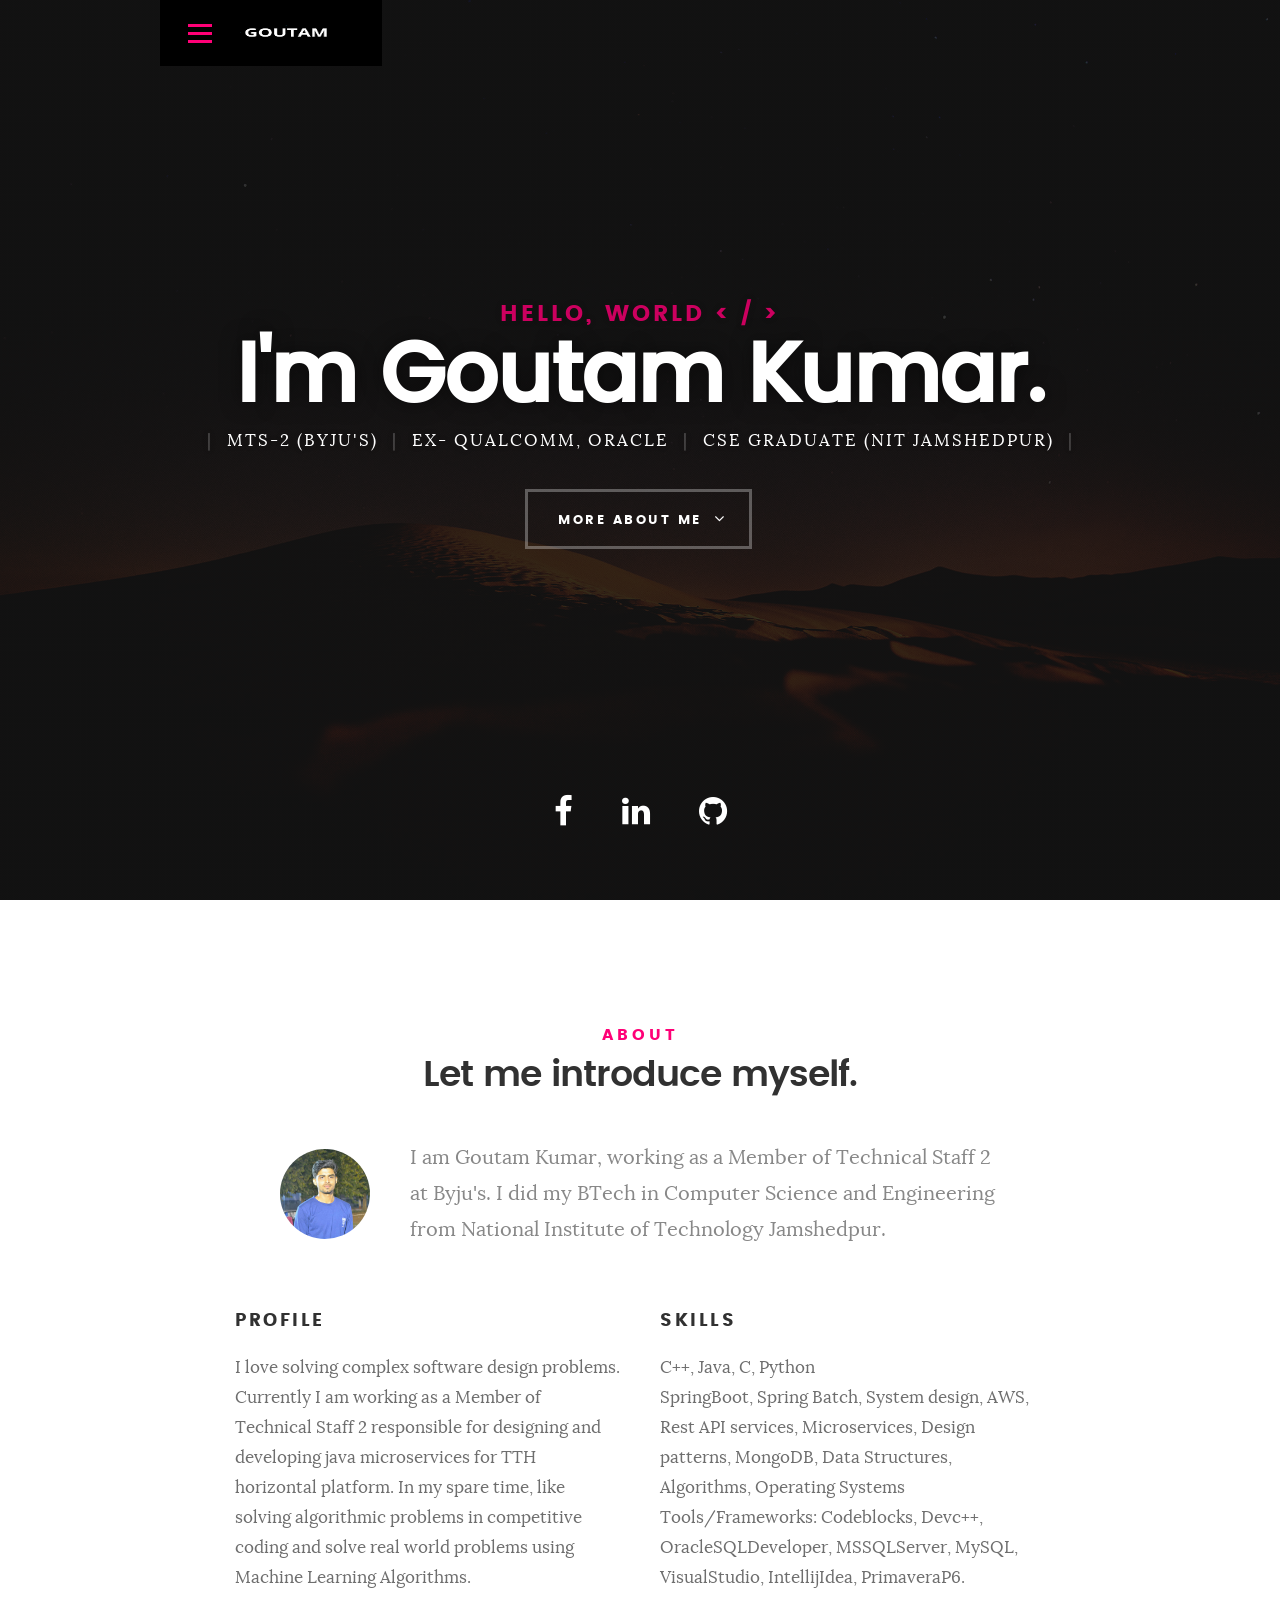
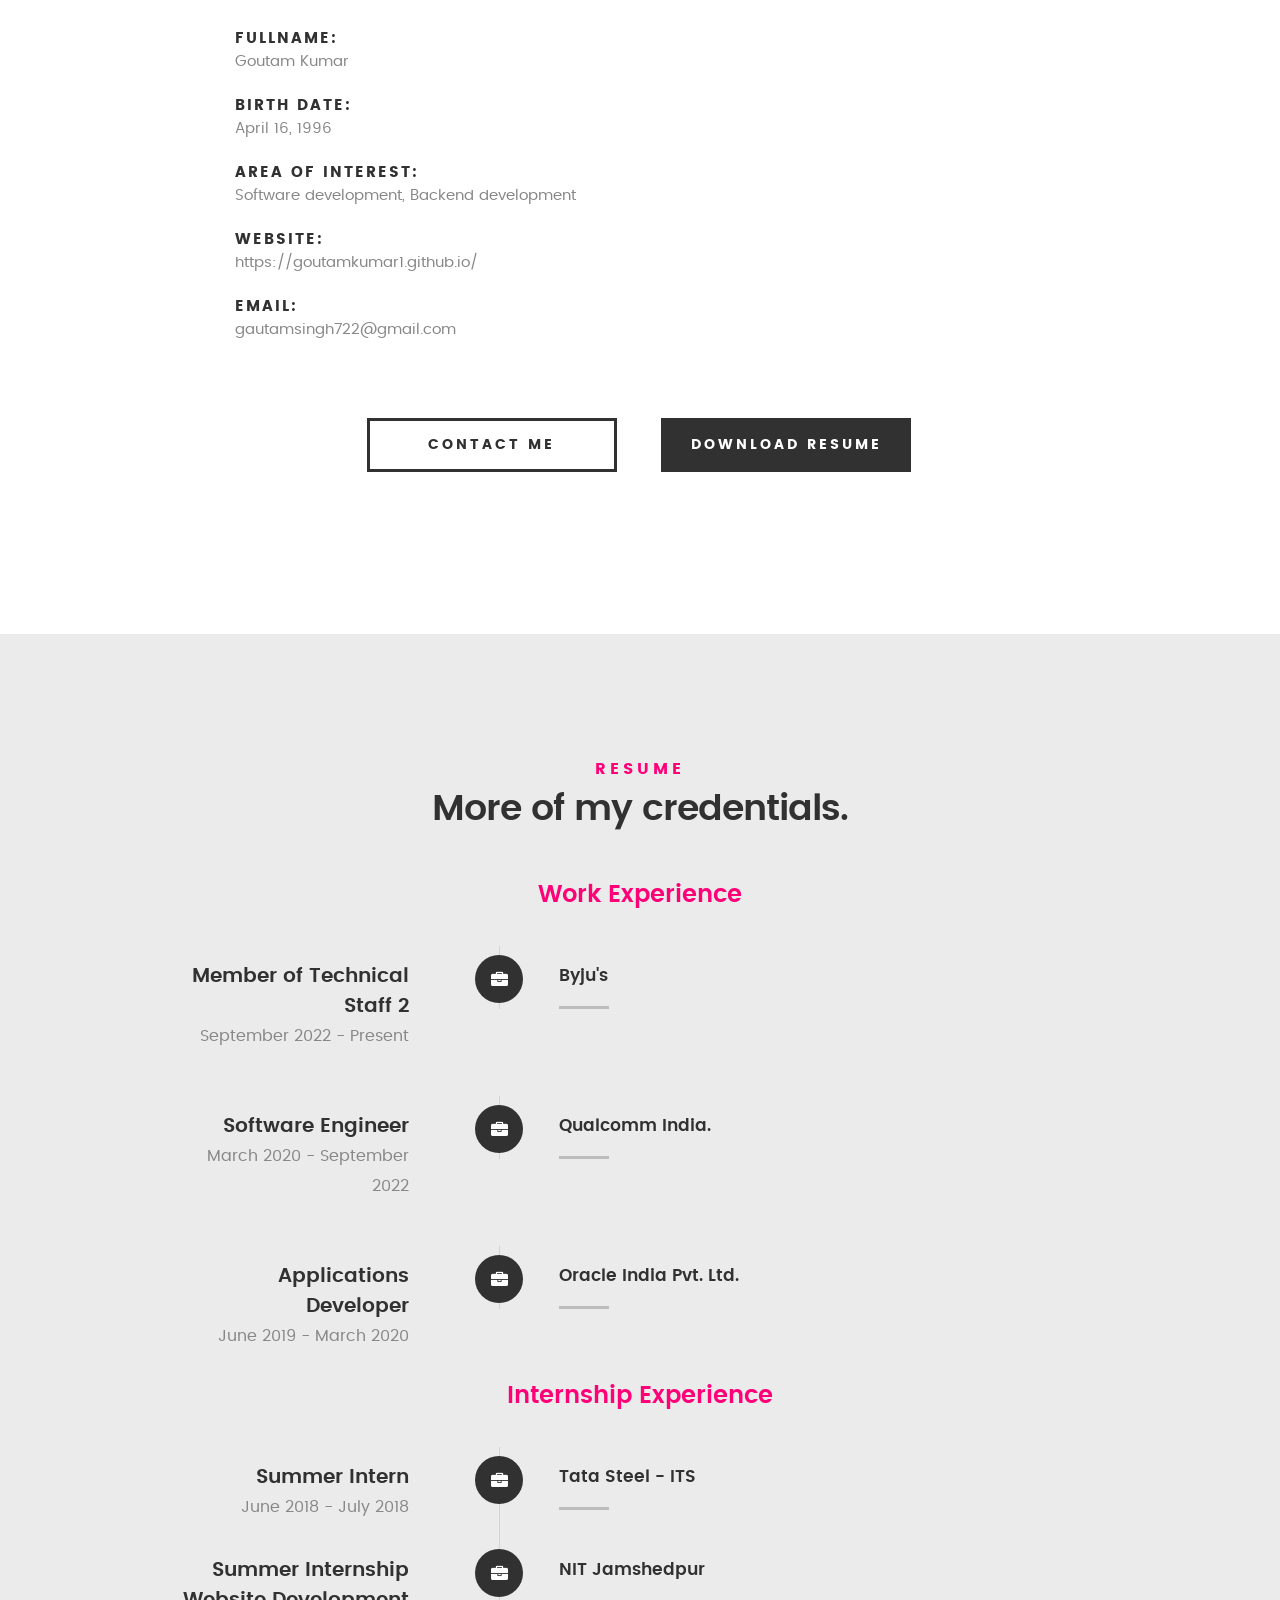
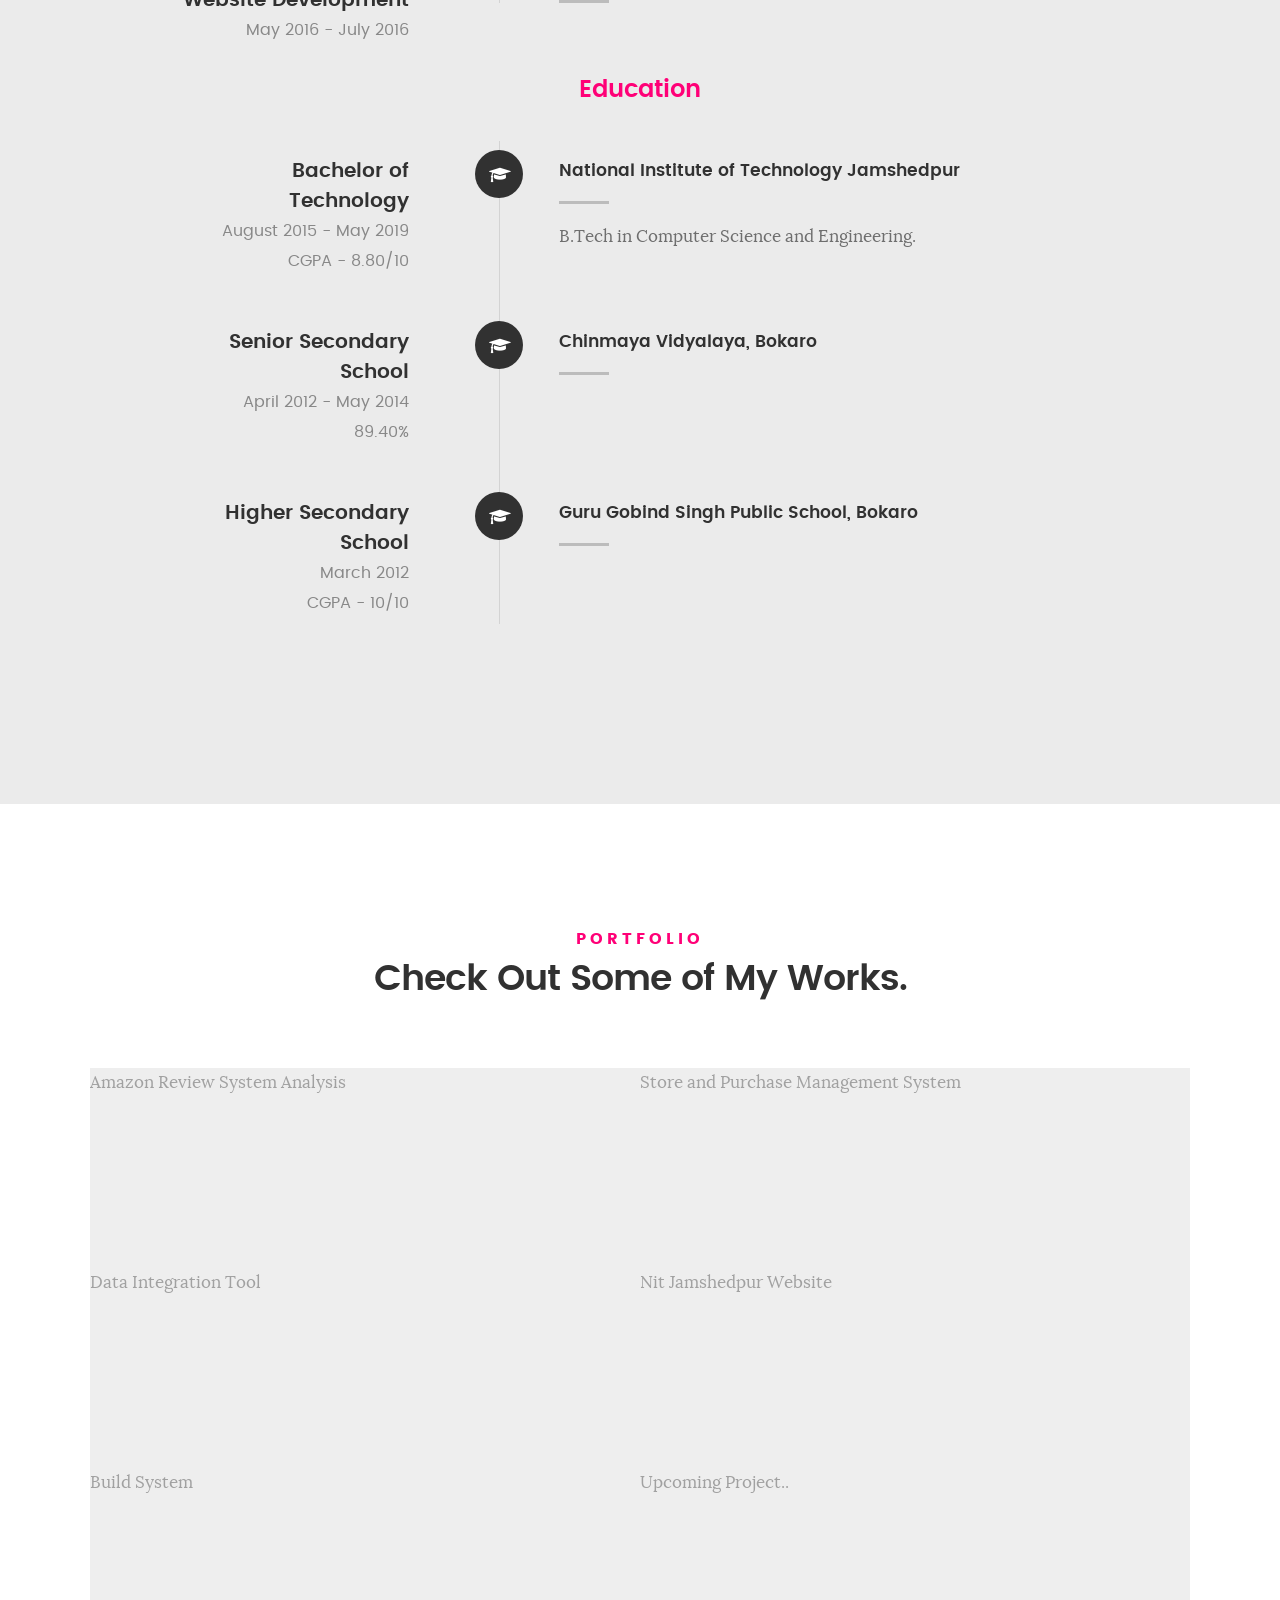
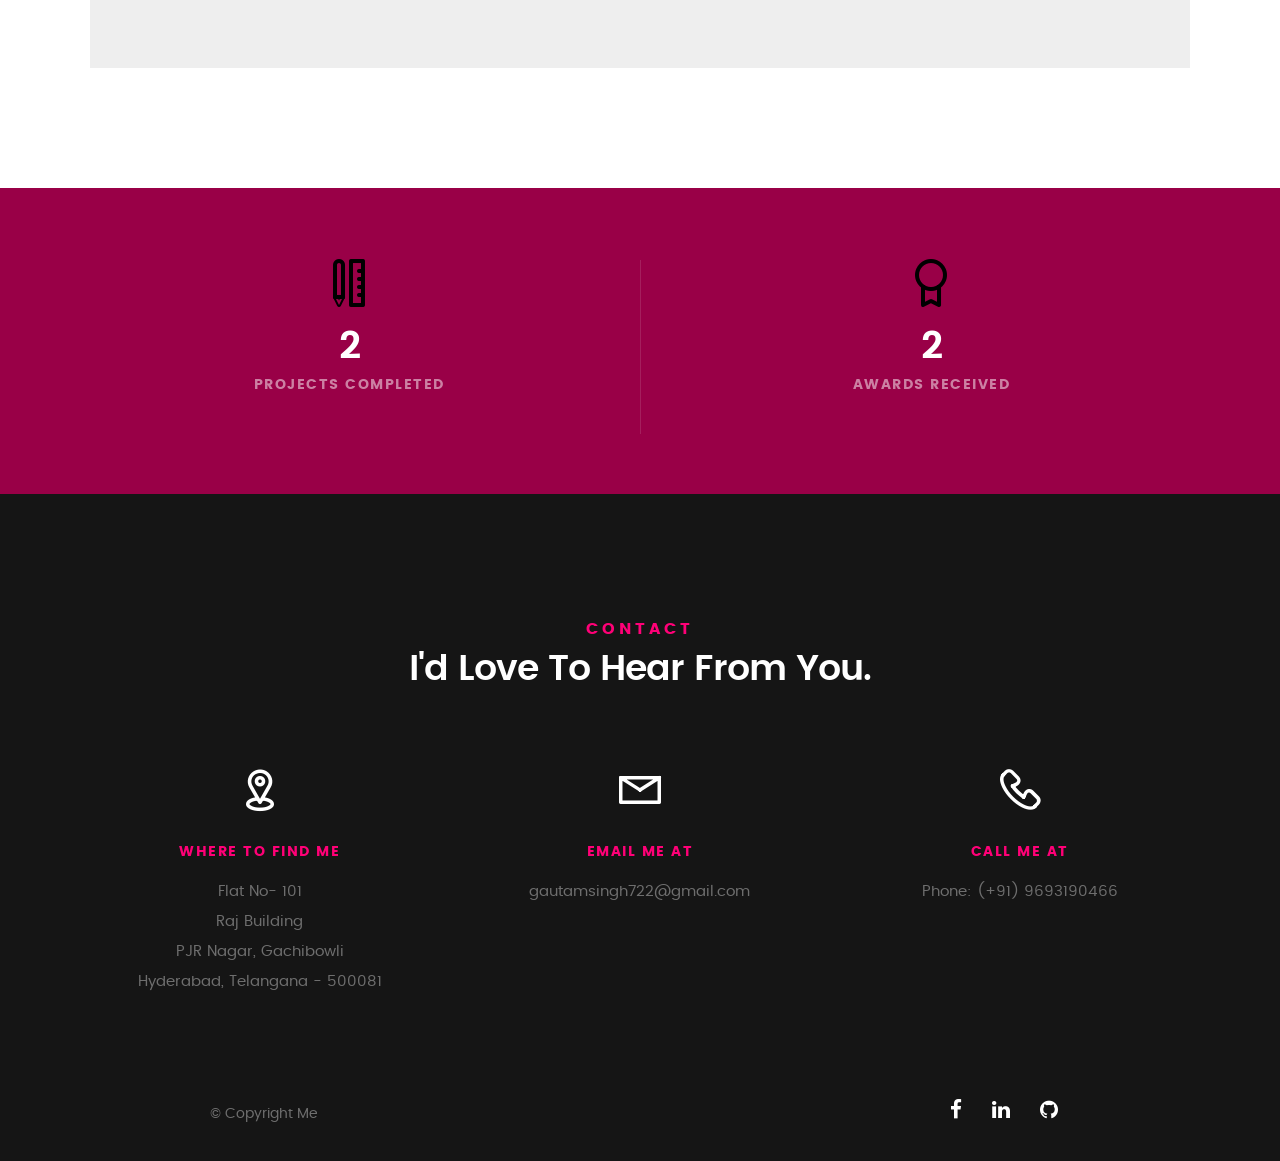
==== commit 469cde15: "Update index.html" ====
--- a/index.html
+++ b/index.html
@@ -466,56 +466,258 @@
 
 	<!-- Portfolio Section
    ================================================== -->
-	
-<!-- =================================================== -->
 	<section id="portfolio">
-	    <div class="container">
-	        <div class="section-intro">
-	            <h2>Portfolio</h2>
-	            <p>Explore some of my recent projects.</p>
-	        </div>
-	
-	        <div class="portfolio-content">
-	            <div class="portfolio-grid">
-	                <!-- Portfolio Items -->
-	                <div class="portfolio-item">
-	                    <div class="portfolio-image">
-	                        <img src="images/project1.jpg" alt="Project 1">
-	                        <div class="overlay">
-	                            <div class="overlay-content">
-	                                <h3>Amazon Review System Analysis</h3>
-	                                <p>Machine Learning</p>
-	                                <a href="#modal-01" class="popup-modal">View Details</a>
+
+		<div class="row section-intro">
+   		<div class="col-twelve">
+
+   			<h5>Portfolio</h5>
+   			<h1>Check Out Some of My Works.</h1>
+
+   			<p class="lead"></p>
+
+   		</div>   		
+   	</div> <!-- /section-intro--> 
+
+   	<div class="row portfolio-content">
+
+   		<div class="col-twelve">
+
+   			<!-- portfolio-wrapper -->
+	         <div id="folio-wrapper" class="block-1-2 block-mob-full stack">
+
+<!-- 	         	<div class="bgrid folio-item">
+	               <div class="item-wrap">
+	               	<img src="" alt="Amazon Review System Analysis">
+	                  <a href="#modal-01" class="overlay">	                  	           
+	                     <div class="folio-item-table">
+	                     	<div class="folio-item-cell">
+		     					       <h3 class="folio-title">Amazon Review System Analysis</h3>	     					    
+		     					    	 <span class="folio-types">
+		     					       	  Machine Learning
+		     					       </span>
+		     		</div>	                      	
+	                     </div>                    
+	                  </a>
+	               </div>	               
+	        		</div> <!-- /folio-item --> -->
+			<div class="bgrid folio-item">
+	                    <div class="item-wrap">
+	                        <div class="placeholder" style="background-color: #eee; width: 100%; height: 200px;">Amazon Review System Analysis</div>
+	                        <a href="#modal-01" class="overlay">
+	                            <div class="folio-item-table">
+	                                <div class="folio-item-cell">
+	                                    <h3 class="folio-title">Amazon Review System Analysis</h3>
+	                                    <span class="folio-types">
+	                                        Machine Learning
+	                                    </span>
+	                                </div>
 	                            </div>
-	                        </div>
+	                        </a>
 	                    </div>
-	                </div>
-	
-	                <!-- Add more portfolio items here -->
-	
-	            </div>
-	        </div>
-	    </div>
-	
-	    <!-- Modal Popups -->
-	    <div id="modal-01" class="popup-modal">
-	        <div class="modal-content">
-	            <div class="modal-header">
-	                <h2>Amazon Review System Analysis</h2>
-	                <a href="#" class="modal-close">&times;</a>
-	            </div>
-	            <div class="modal-body">
-	                <img src="images/portfolio/modals/amazon-review.png" alt="Project 1">
-	                <p>Description of the project goes here.</p>
-	                <p>Category: Machine Learning</p>
-	                <a href="https://github.com/gautamsingh722/review-management-system">GitHub Repository</a>
-	            </div>
-	        </div>
-	    </div>
-	
-	    <!-- Add more modal popups for other projects -->
-
-</section>
+	                </div> <!-- /folio-item -->
+
+	        		<div class="bgrid folio-item">
+	               <div class="item-wrap">
+<!-- 	               	<img src="" alt="Store and purchase management system"> -->
+			       <div class="placeholder" style="background-color: #eee; width: 100%; height: 200px;">Store and Purchase Management System</div>
+	               	<a href="#modal-02" class="overlay">              		                  
+	                     <div class="folio-item-table">
+	                     	<div class="folio-item-cell">
+	                     		<h3 class="folio-title">Store and Purchase Management System</h3>	     					    
+		     					    	<span class="folio-types">
+		     					       	  Web Portal
+		     					      </span>		     		
+		     					   </div> 	                      	
+	                     </div>                    
+	                  </a>
+	               </div>
+	        		</div> <!-- /folio-item -->
+
+	            <div class="bgrid folio-item">
+	               <div class="item-wrap">
+<!-- 	               	<img src=""alt="Data Integration Tool"> -->
+			       <div class="placeholder" style="background-color: #eee; width: 100%; height: 200px;">Data Integration Tool</div>
+	                  <a href="#modal-03" class="overlay">             		                  
+	                     <div class="folio-item-table">
+	                     	<div class="folio-item-cell">
+	                     		<h3 class="folio-title">Data Integration Tool</h3>	     					    
+		     					    	<span class="folio-types">
+		     					       	  Python 
+		     					      </span>		     		
+		     					   </div> 	                      	
+	                     </div>                    
+	                  </a>
+	               </div>
+	        		</div> <!-- /folio-item -->
+
+	            <div class="bgrid folio-item">
+	               <div class="item-wrap">
+<!-- 	               	<img src="" alt="Nit Jamshedpur Website"> -->
+			       <div class="placeholder" style="background-color: #eee; width: 100%; height: 200px;">Nit Jamshedpur Website</div>
+	                  <a href="#modal-04" class="overlay">                  	                 
+	                     <div class="folio-item-table">
+	                     	<div class="folio-item-cell">
+	                     		<h3 class="folio-title">Nit Jamshedpur Website</h3>	     					    
+		     					    	<span class="folio-types">
+		     					       	  Website development
+		     					      </span>		     		
+		     					   </div>  	                      	
+	                     </div>                    
+	                  </a>
+	               </div>
+	        		</div> <!-- /folio-item -->     
+
+	        		<div class="bgrid folio-item">
+	               <div class="item-wrap">
+<!-- 	               	<img src="" alt="Build System"> -->
+			       <div class="placeholder" style="background-color: #eee; width: 100%; height: 200px;">Build System</div>
+	                  <a href="#modal-05" class="overlay">             		                  
+	                     <div class="folio-item-table">
+	                     	<div class="folio-item-cell">
+	                     		<h3 class="folio-title">Build System</h3>	     					    
+		     					    	<span class="folio-types">
+		     					       	  c++
+		     					      </span>		     		
+		     					   </div> 	                      	
+	                     </div>                    
+	                  </a>
+	               </div>
+	        		</div> <!-- /folio-item -->
+					
+					<div class="bgrid folio-item">
+	               <div class="item-wrap">
+<!-- 	               	<img src="" alt="Build System"> -->
+			       <div class="placeholder" style="background-color: #eee; width: 100%; height: 200px;">Upcoming Project..</div>
+	                  <a href="#modal-05" class="overlay">             		                  
+	                     <div class="folio-item-table">
+	                     	<div class="folio-item-cell">
+	                     		<h3 class="folio-title">Upcoming Project..</h3>	     					    
+		     					    	<span class="folio-types">
+		     					       	  c++
+		     					      </span>		     		
+		     					   </div> 	                      	
+	                     </div>                    
+	                  </a>
+	               </div>
+	        		</div> <!-- /folio-item -->
+
+	            
+
+	            <!-- modal popups - begin
+	            ============================================================= -->
+	            <div id="modal-01" class="popup-modal slider mfp-hide">	
+
+				     	<div class="media">
+				     		<img src="images/portfolio/modals/amazon-review.png" alt="" />
+				     	</div>      	
+
+					   <div class="description-box">
+					      <h4>Amazon Review System Analysis</h4>		      
+					      <p></p>
+
+					      <div class="categories">Machine Learning</div>			               
+					   </div>
+
+			         <div class="link-box">
+			            <a href="https://github.com/gautamsingh722/review-management-system">Details</a>
+					      <a href="#" class="popup-modal-dismiss">Close</a>
+			         </div>		      
+
+				   </div> <!-- /modal-01 -->
+
+				   <div id="modal-02" class="popup-modal slider mfp-hide">	
+
+				     	<div class="media">
+				     		<img src="images/portfolio/modals/store.jpg" alt="" />
+				     	</div>      	
+
+					   <div class="description-box">
+					      <h4>Store and Purchase Management System</h4>		      
+					      <p></p>
+
+					      <div class="categories">Web Portal</div>			               
+					   </div>
+
+			         <div class="link-box">
+			            <a href="https://github.com/gautamsingh722/store-purchase-management-system">Details</a>
+					      <a href="#" class="popup-modal-dismiss">Close</a>
+			         </div>		      
+
+				   </div> <!-- /modal-02 -->
+
+				   <div id="modal-03" class="popup-modal slider mfp-hide">	
+
+				     	<div class="media">
+				     		<img src="images/portfolio/modals/data.jpg" alt="" />
+				     	</div>      	
+
+					   <div class="description-box">
+					      <h4>Data Integration Tool</h4>		      
+					      <p></p>
+
+					      <div class="categories">Python</div>			               
+					   </div>
+
+			         <div class="link-box">
+			            <a href="http://www.behance.net">Details</a>
+					      <a href="#" class="popup-modal-dismiss">Close</a>
+			         </div>		      
+
+				   </div> <!-- /modal-03 -->
+
+				   <div id="modal-04" class="popup-modal slider mfp-hide">	
+
+				     	<div class="media">
+				     		<img src="images/portfolio/modals/nitwebsite.jpg" alt="" />
+				     	</div>      	
+
+					   <div class="description-box">
+					      <h4>Nit Jamshedpur Website</h4>		      
+					      <p></p>
+
+					      <div class="categories">Web Development</div>			               
+					   </div>
+
+			         <div class="link-box">
+			            <a href="http://www.nitjsr.ac.in/">Details</a>
+					      <a href="#" class="popup-modal-dismiss">Close</a>
+			         </div>		      
+
+				   </div> <!-- /modal-04 -->
+
+				   <div id="modal-05" class="popup-modal slider mfp-hide">	
+
+				     	<div class="media">
+				     		<img src="images/portfolio/modals/bs.jpg" alt="" />
+				     	</div>      	
+
+					   <div class="description-box">
+					      <h4>Build System</h4>		      
+					      <p></p>
+
+					      <div class="categories">c++</div>			               
+					   </div>
+
+			         <div class="link-box">
+			            <a href="https://github.com/gautamsingh722/build-system-sublime">Details</a>
+					      <a href="#" class="popup-modal-dismiss">Close</a>
+			         </div>		      
+
+				   </div> <!-- /modal-05 -->
+
+
+
+				   <!-- modal popups - end
+	            ============================================================= -->
+
+	         </div> <!-- /portfolio-wrapper --> 
+
+   		</div>  <!-- /twelve -->   
+
+   	</div> <!-- /portfolio-content --> 
+		
+	</section> <!-- /portfolio --> 
 
 
 
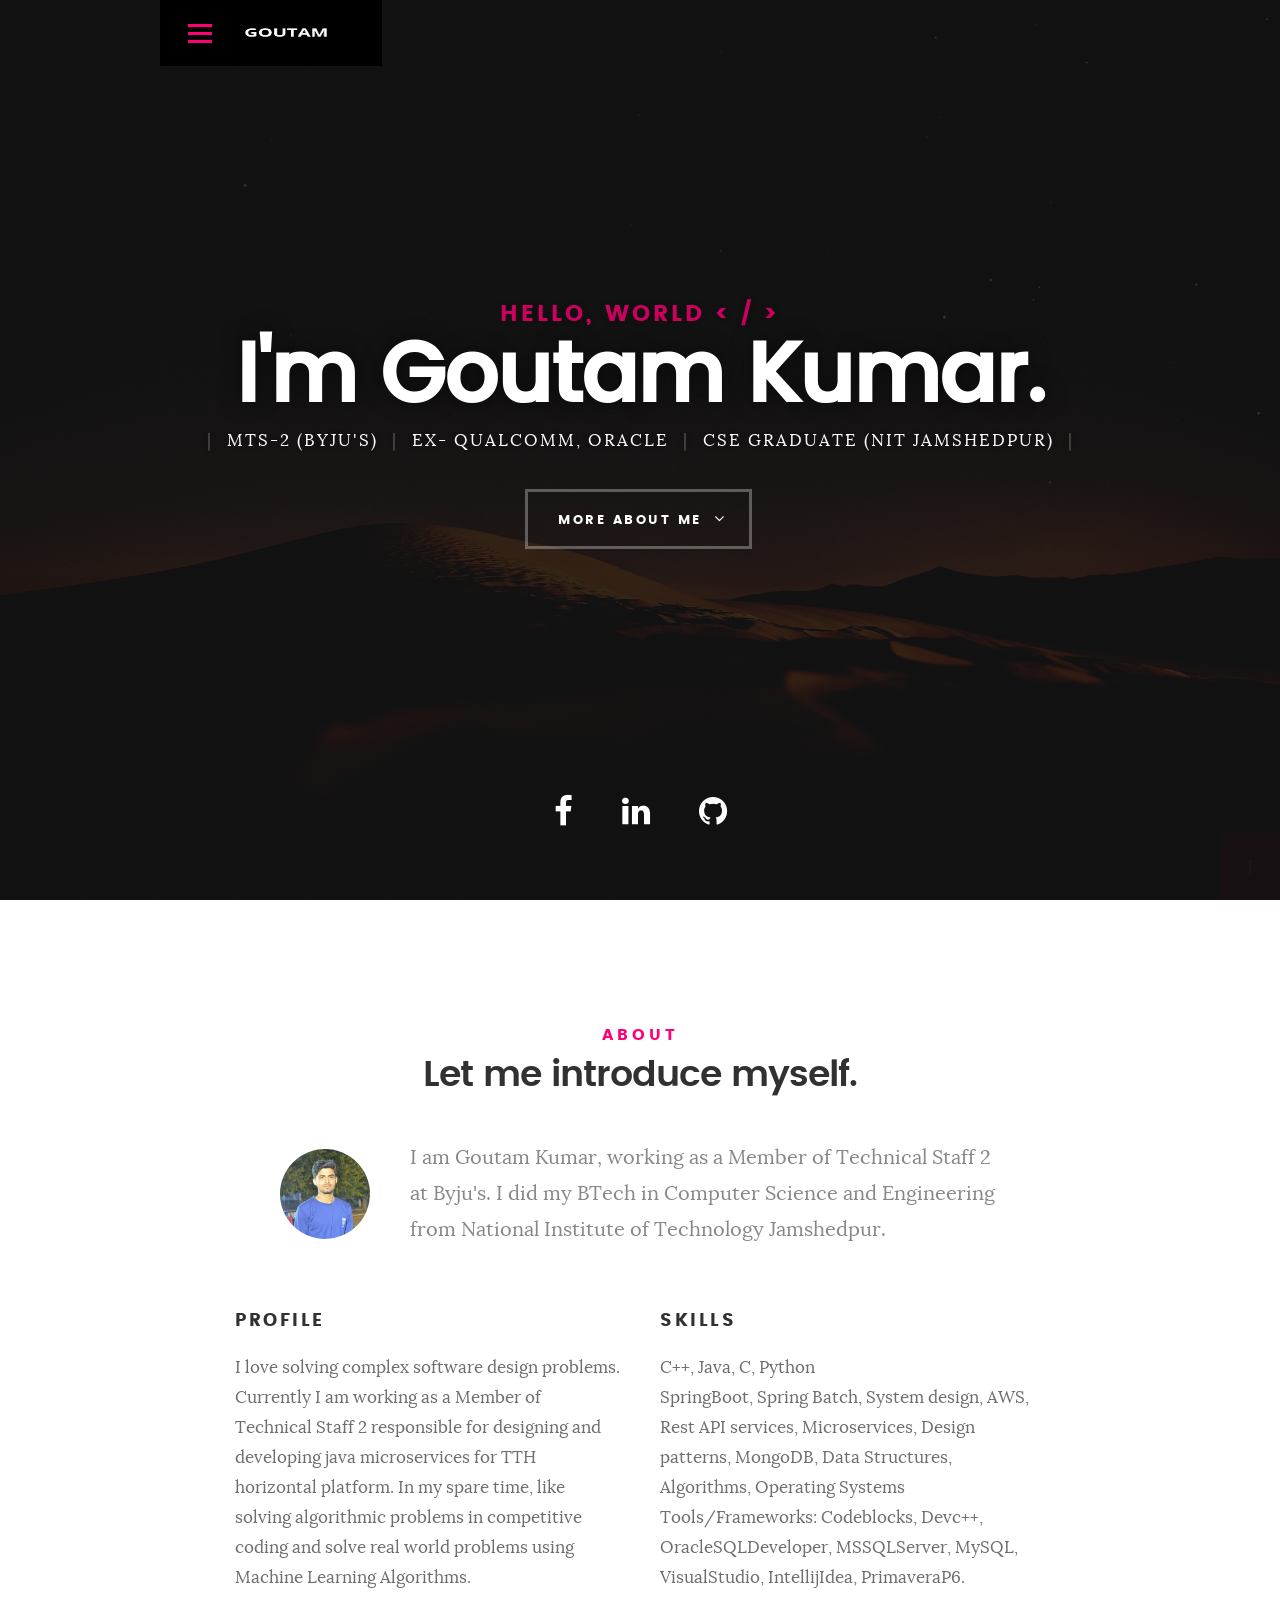
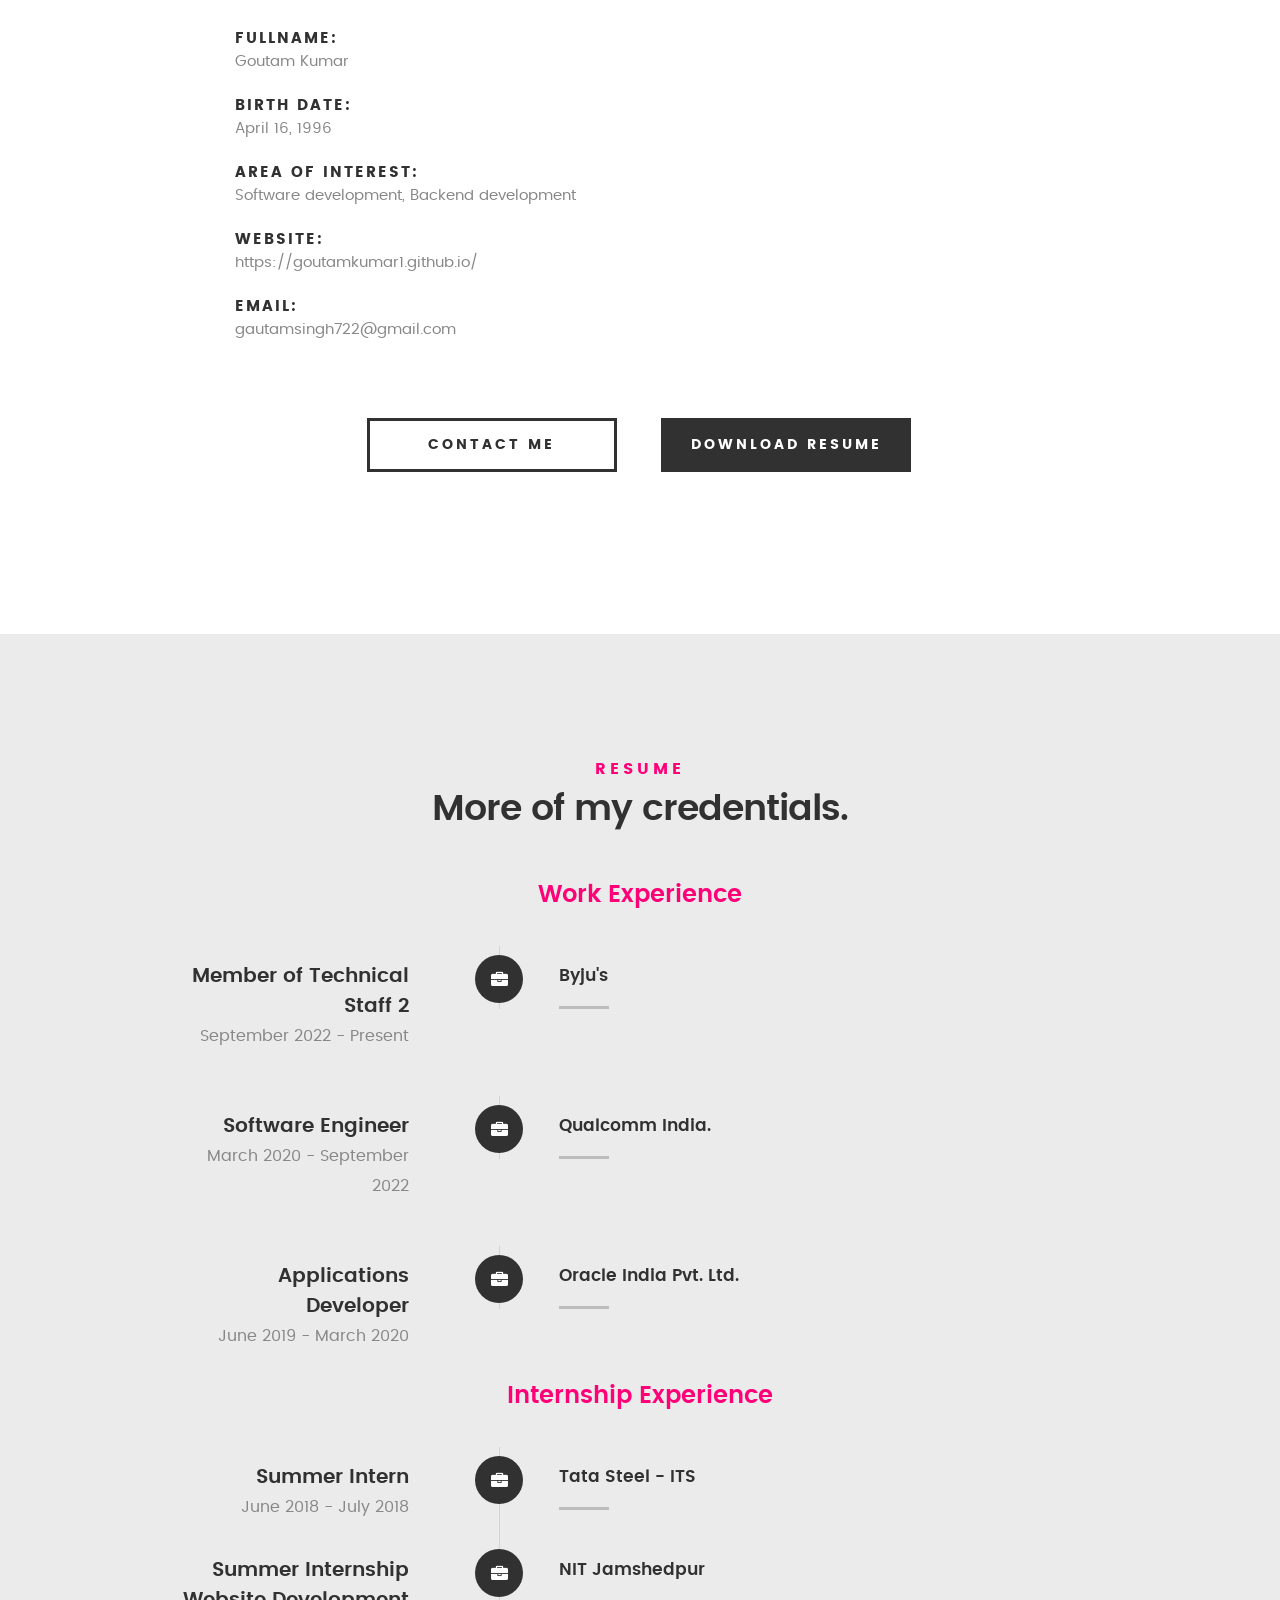
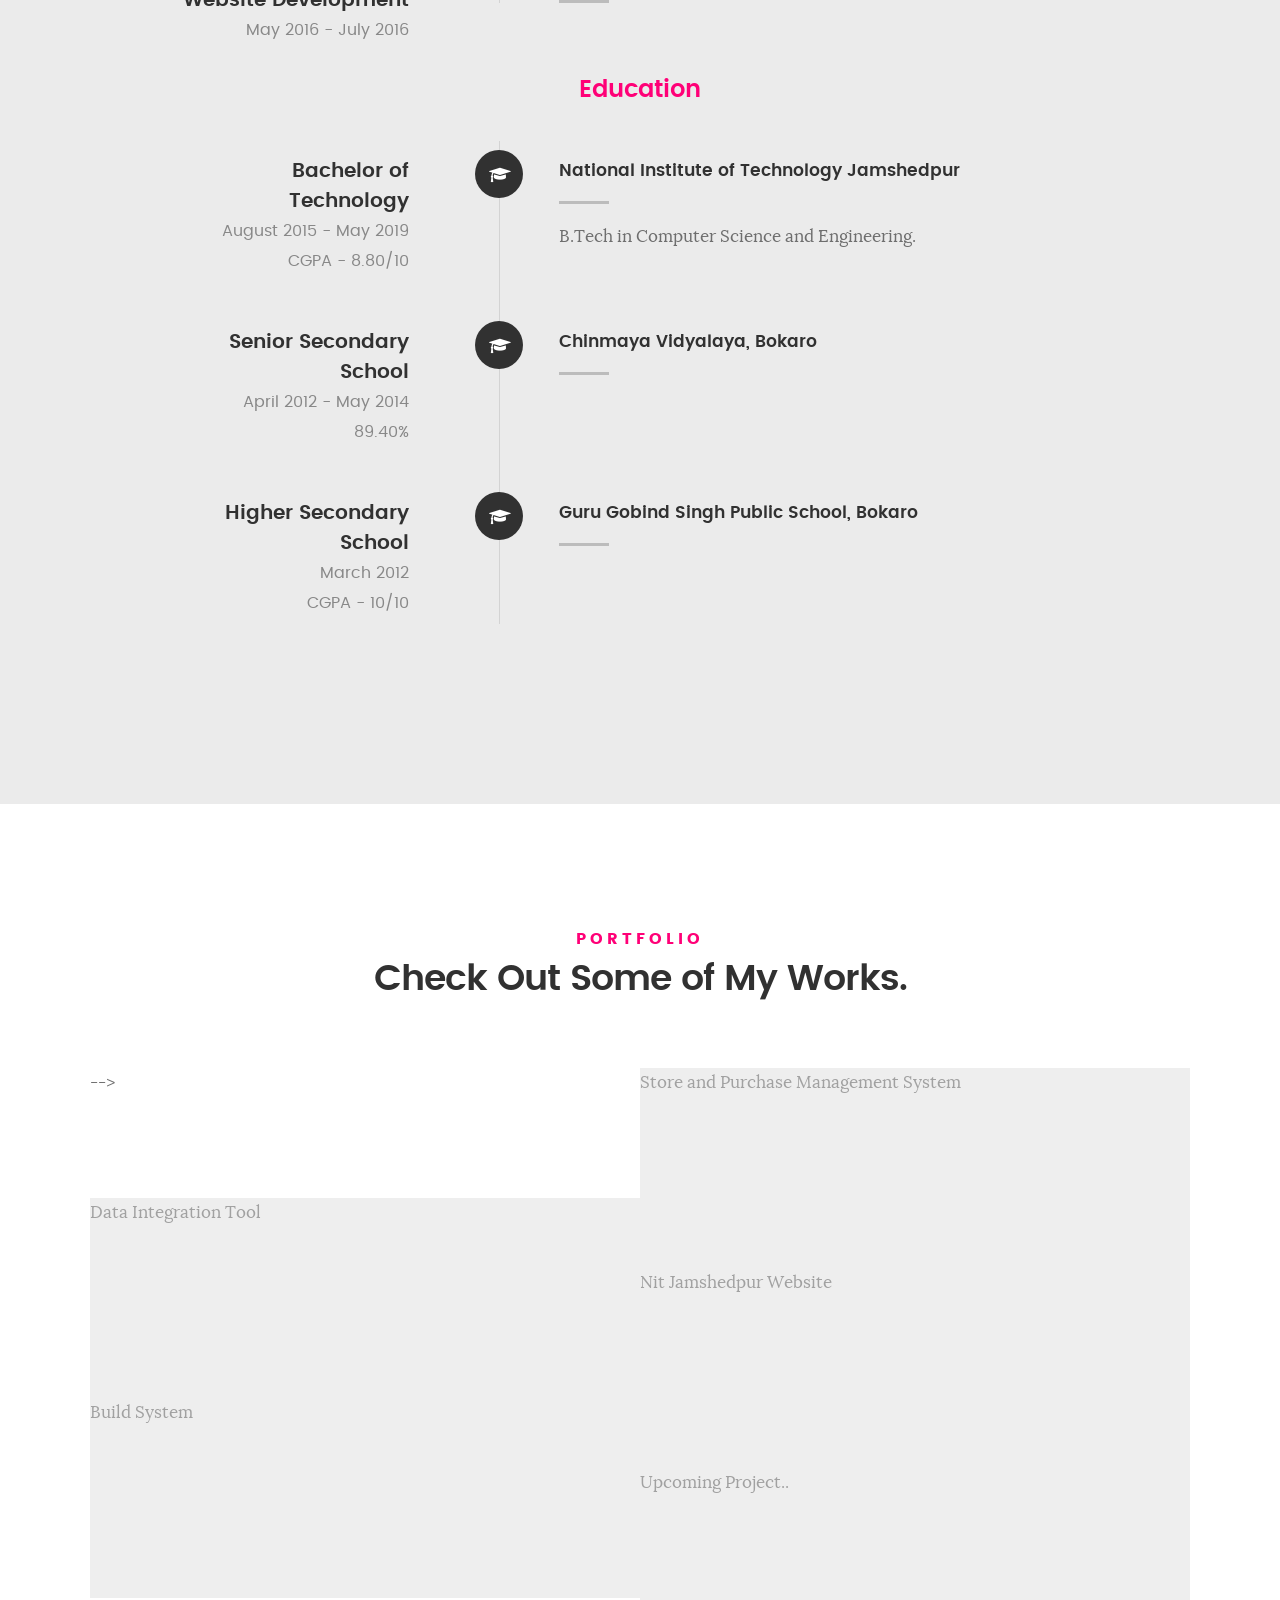
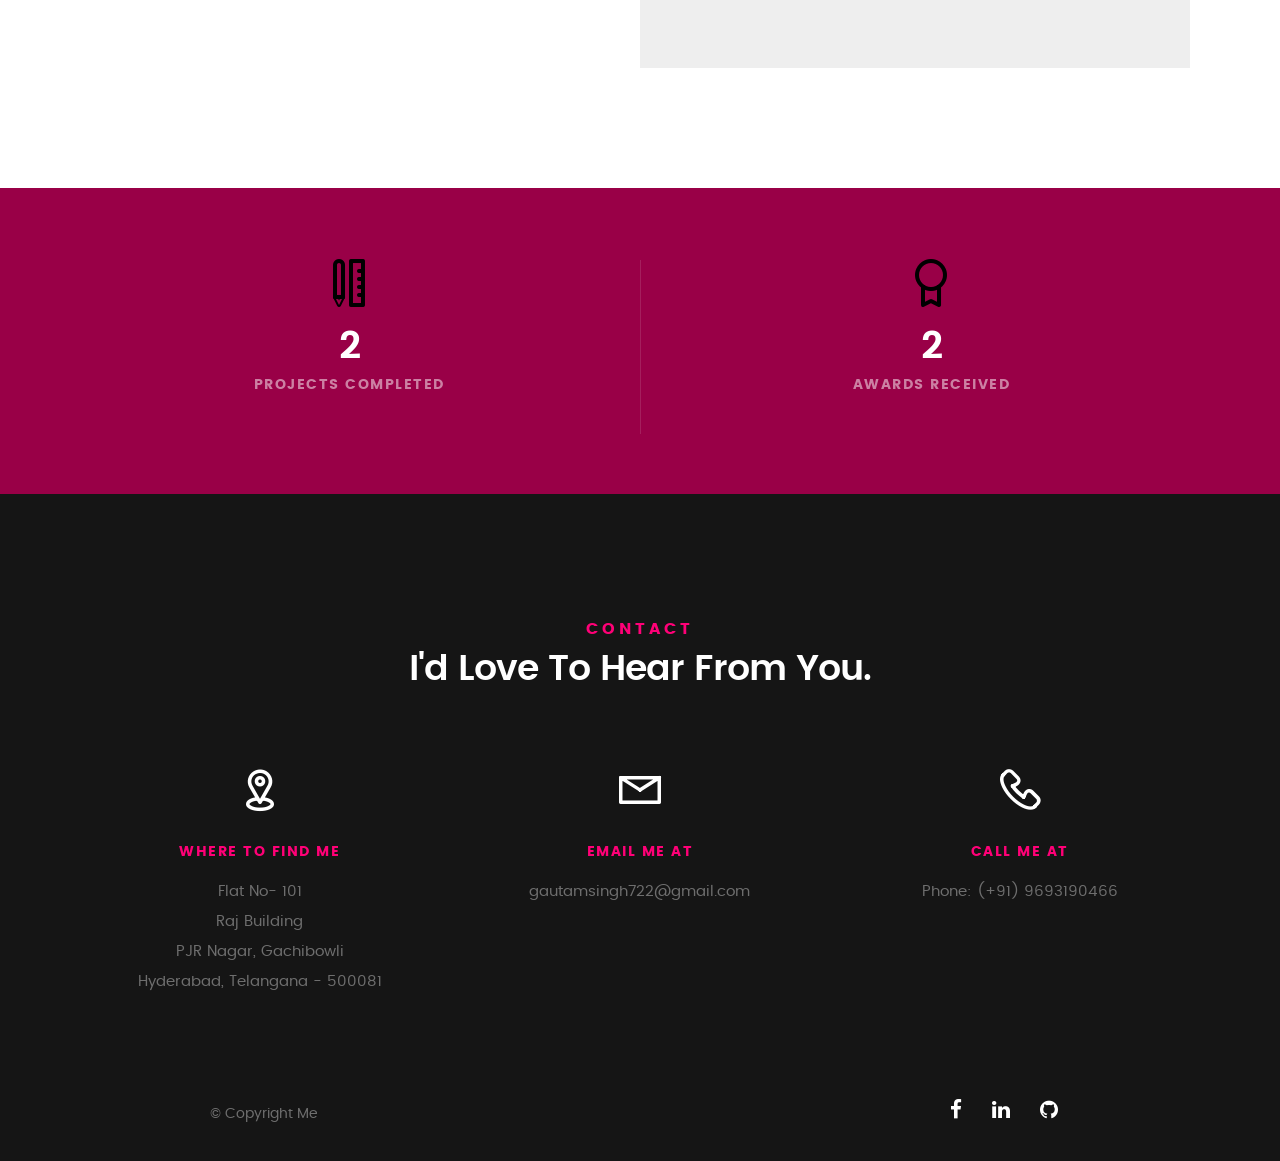
==== commit 65b42a49: "Update index.html" ====
--- a/index.html
+++ b/index.html
@@ -503,7 +503,15 @@
 	        		</div> <!-- /folio-item --> -->
 			<div class="bgrid folio-item">
 	                    <div class="item-wrap">
-	                        <div class="placeholder" style="background-color: #eee; width: 100%; height: 200px;">Amazon Review System Analysis</div>
+				    <div class="folio-item-table">
+	                                <div class="folio-item-cell">
+	                                    <h3 class="folio-title">Amazon Review System Analysis</h3>
+	                                    <span class="folio-types">
+	                                        Machine Learning
+	                                    </span>
+	                                </div>
+	                            </div>
+<!-- 	                        <div class="placeholder" style="background-color: #eee; width: 100%; height: 200px;">Amazon Review System Analysis</div> -->
 	                        <a href="#modal-01" class="overlay">
 	                            <div class="folio-item-table">
 	                                <div class="folio-item-cell">
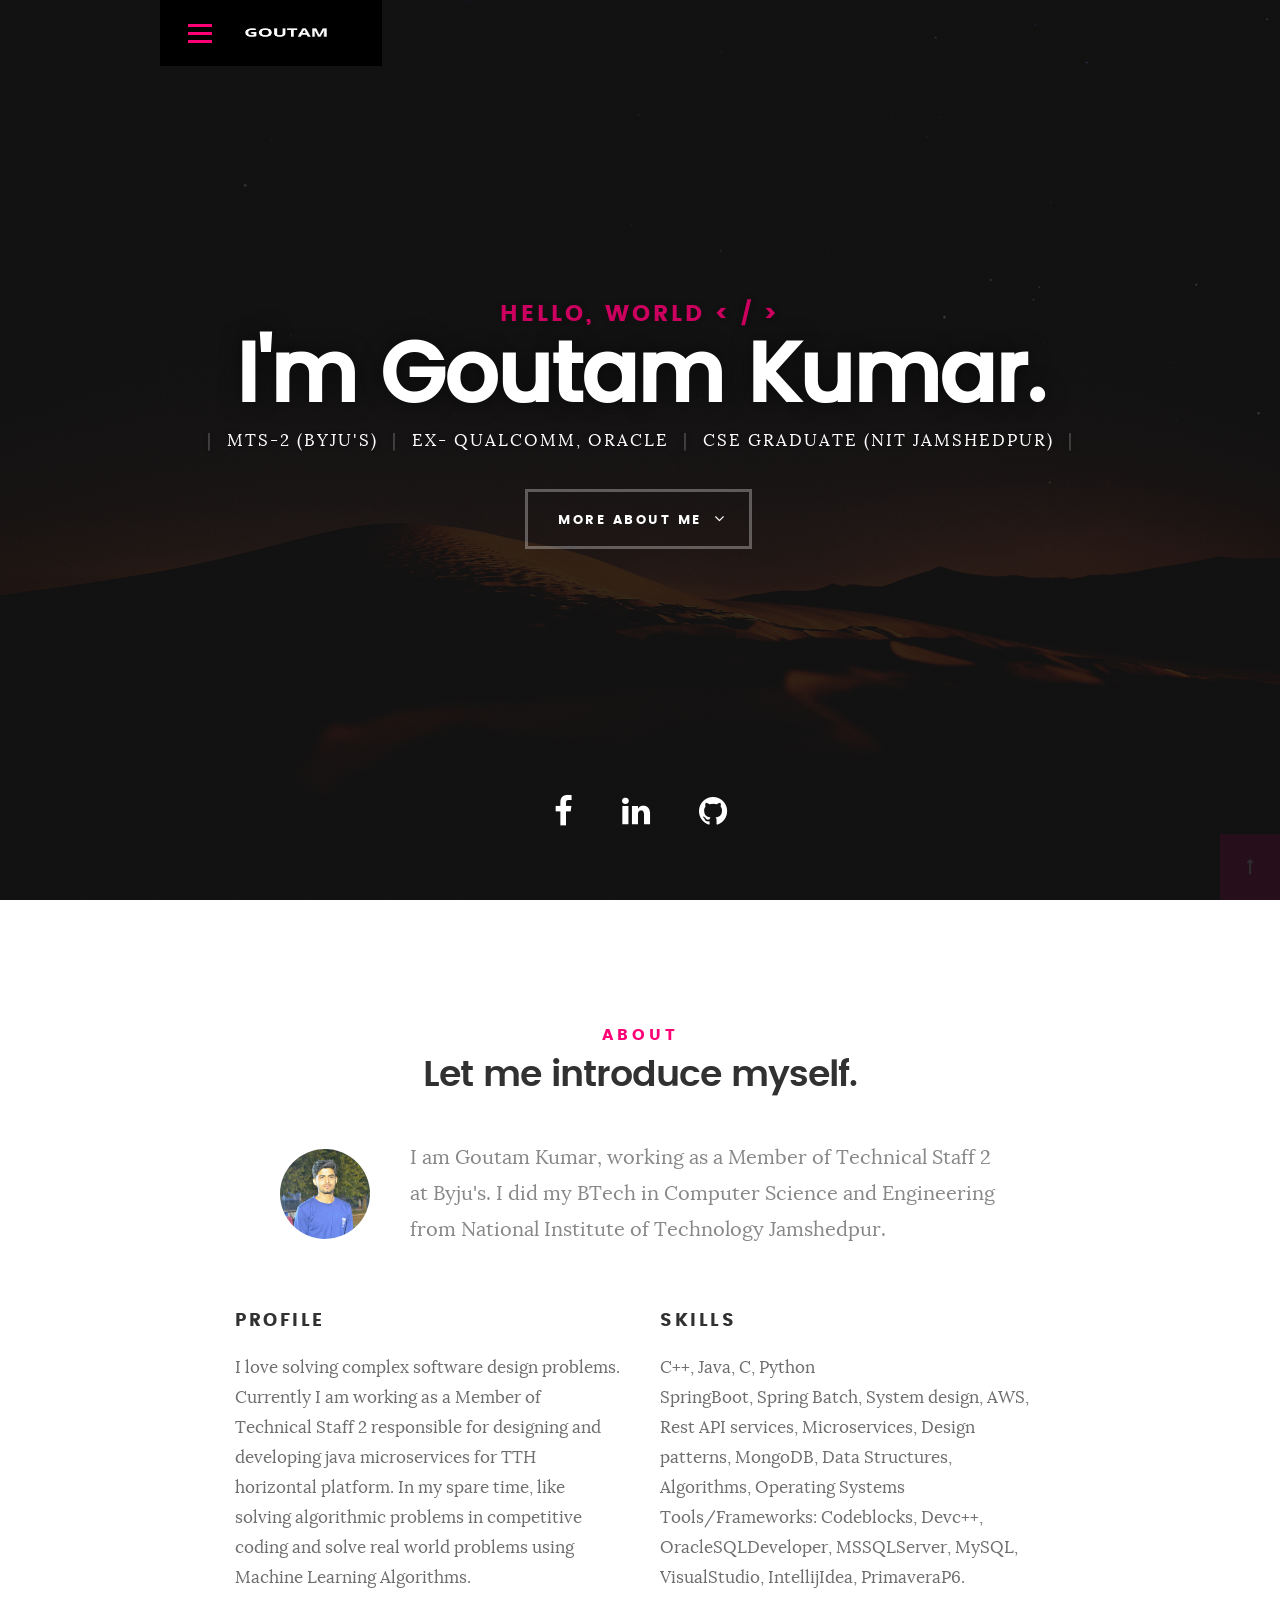
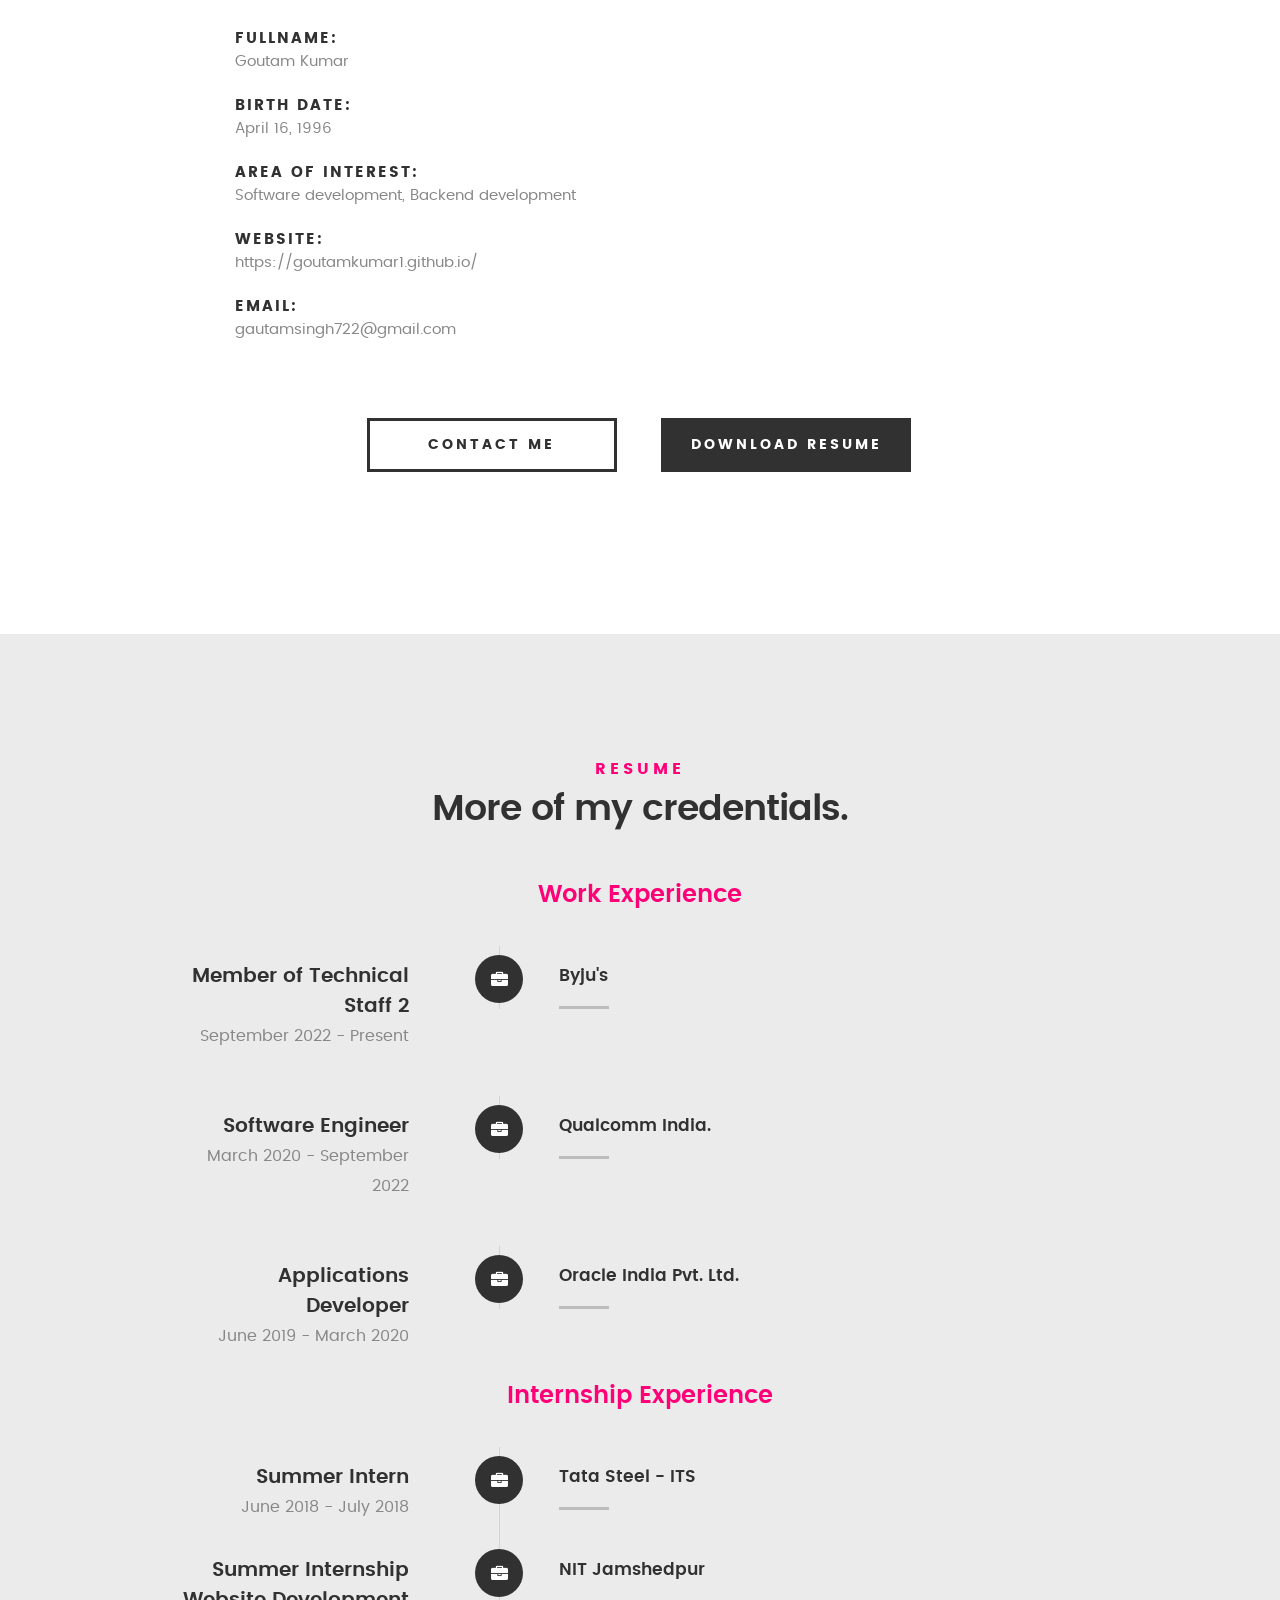
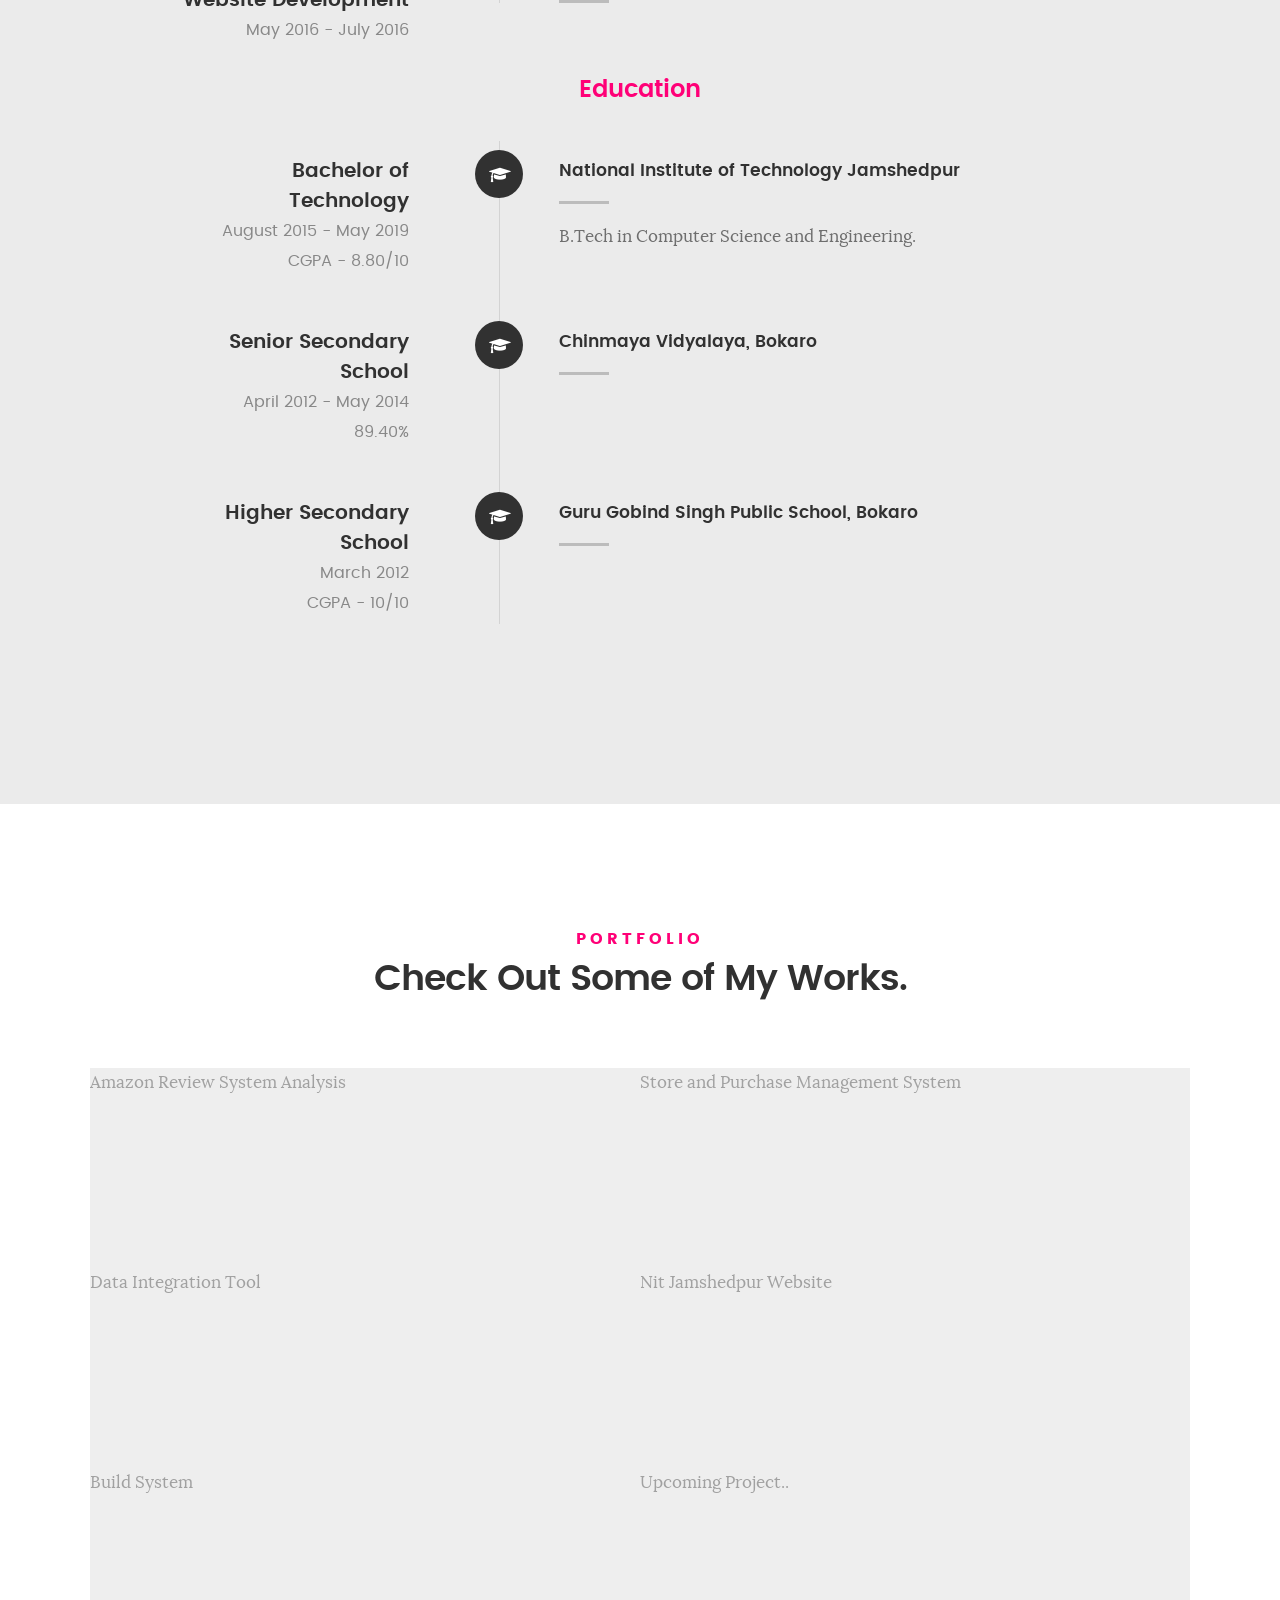
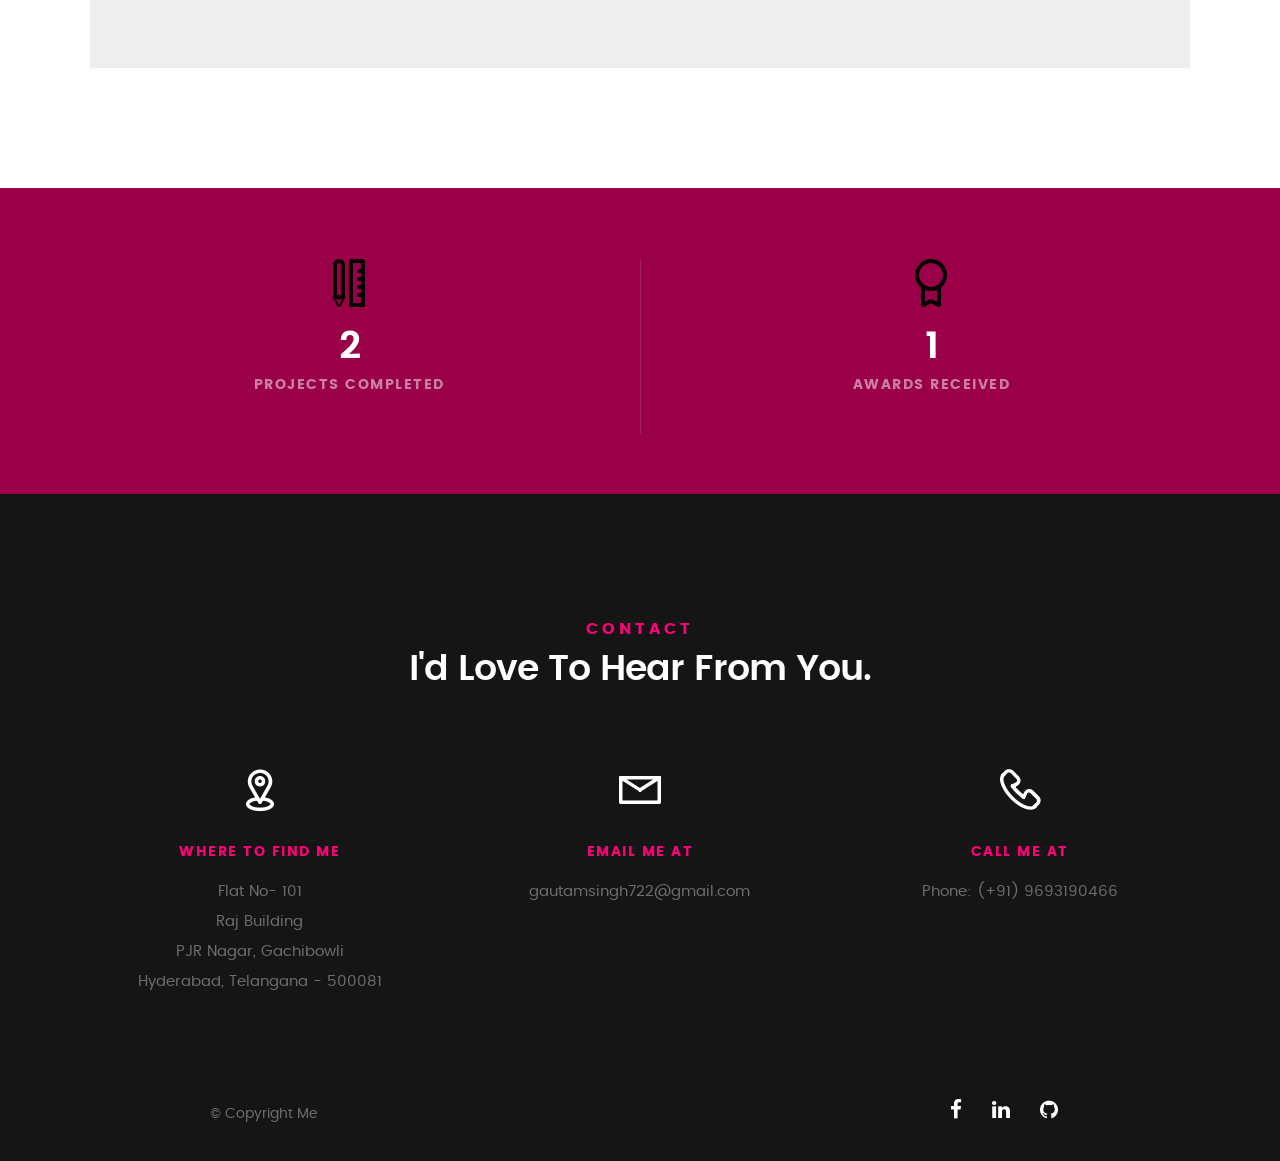
==== commit 923c91f0: "Update index.html" ====
--- a/index.html
+++ b/index.html
@@ -486,32 +486,10 @@
    			<!-- portfolio-wrapper -->
 	         <div id="folio-wrapper" class="block-1-2 block-mob-full stack">
 
-<!-- 	         	<div class="bgrid folio-item">
-	               <div class="item-wrap">
-	               	<img src="" alt="Amazon Review System Analysis">
-	                  <a href="#modal-01" class="overlay">	                  	           
-	                     <div class="folio-item-table">
-	                     	<div class="folio-item-cell">
-		     					       <h3 class="folio-title">Amazon Review System Analysis</h3>	     					    
-		     					    	 <span class="folio-types">
-		     					       	  Machine Learning
-		     					       </span>
-		     		</div>	                      	
-	                     </div>                    
-	                  </a>
-	               </div>	               
-	        		</div> <!-- /folio-item --> -->
 			<div class="bgrid folio-item">
 	                    <div class="item-wrap">
-				    <div class="folio-item-table">
-	                                <div class="folio-item-cell">
-	                                    <h3 class="folio-title">Amazon Review System Analysis</h3>
-	                                    <span class="folio-types">
-	                                        Machine Learning
-	                                    </span>
-	                                </div>
-	                            </div>
-<!-- 	                        <div class="placeholder" style="background-color: #eee; width: 100%; height: 200px;">Amazon Review System Analysis</div> -->
+<!-- 				    <img src="" alt="Amazon Review System Analysis"> -->
+	                        <div class="placeholder" style="background-color: #eee; width: 100%; height: 200px;">Amazon Review System Analysis</div>
 	                        <a href="#modal-01" class="overlay">
 	                            <div class="folio-item-table">
 	                                <div class="folio-item-cell">
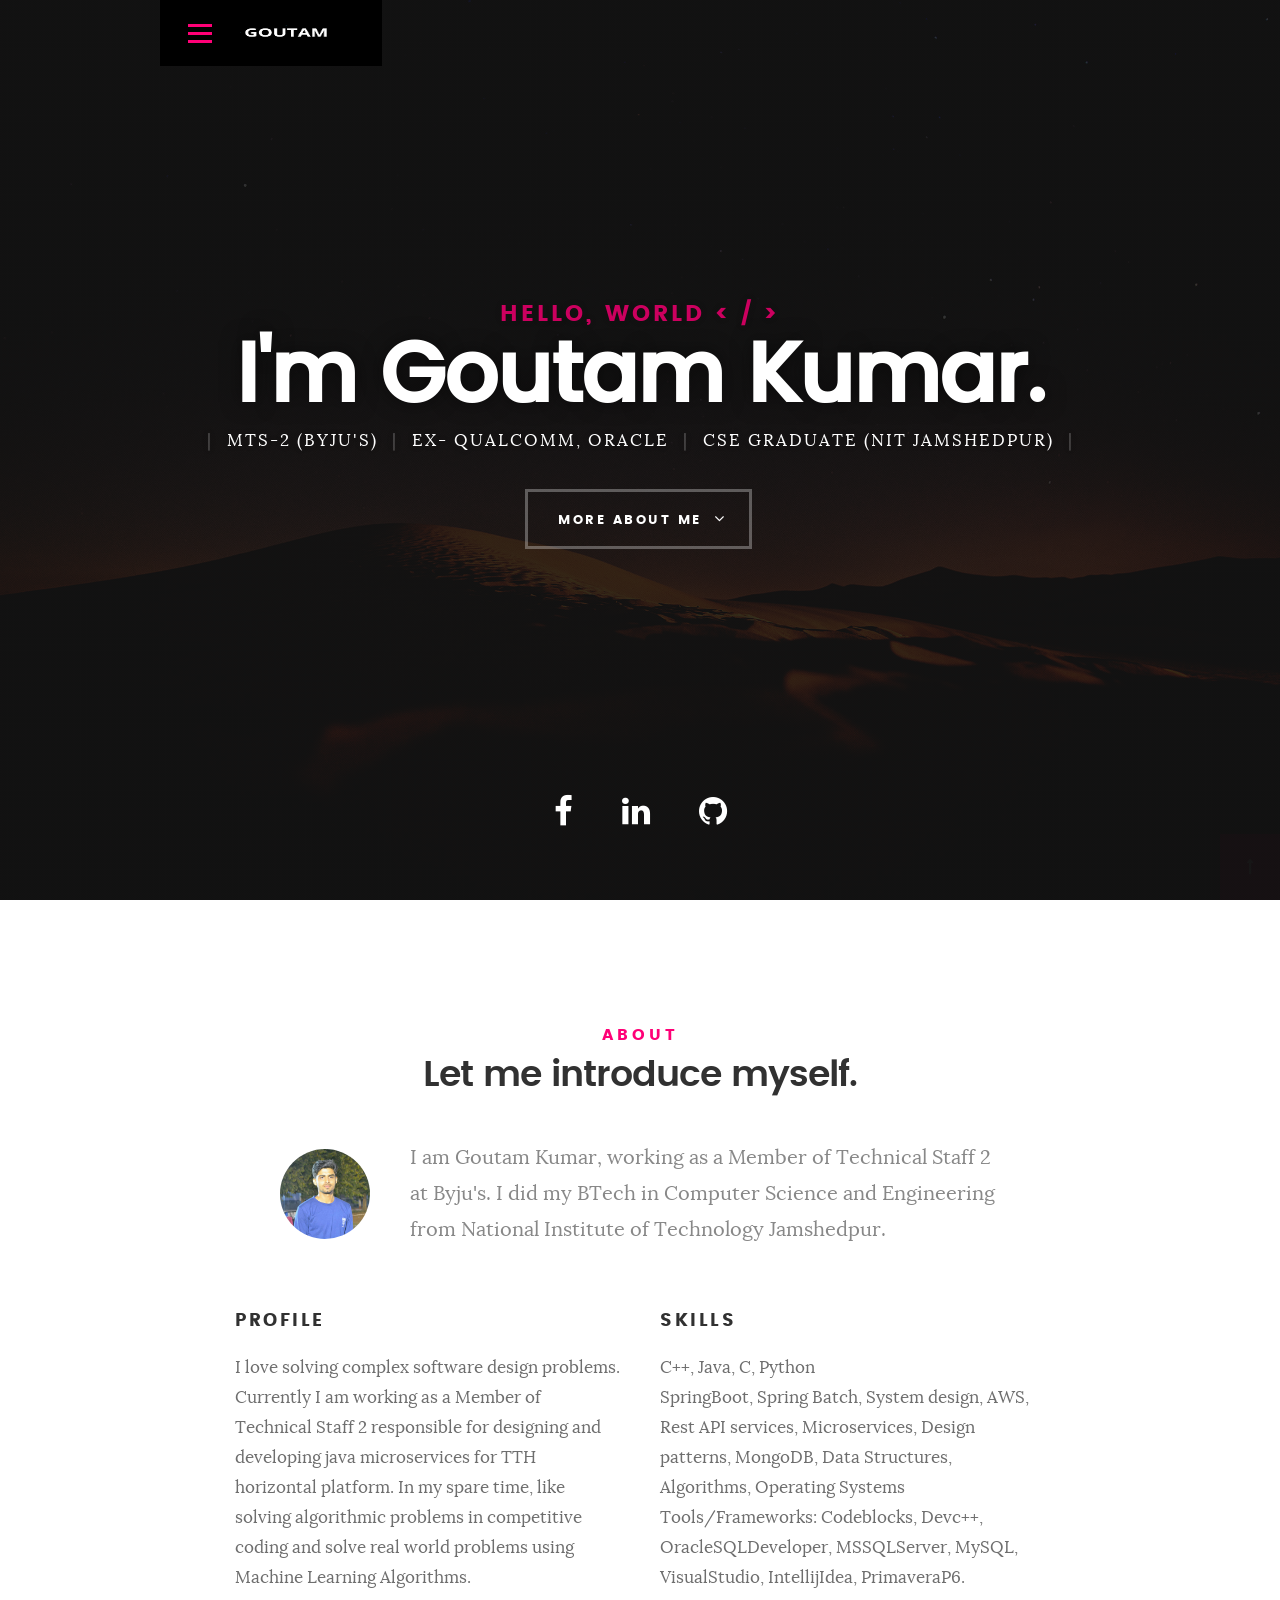
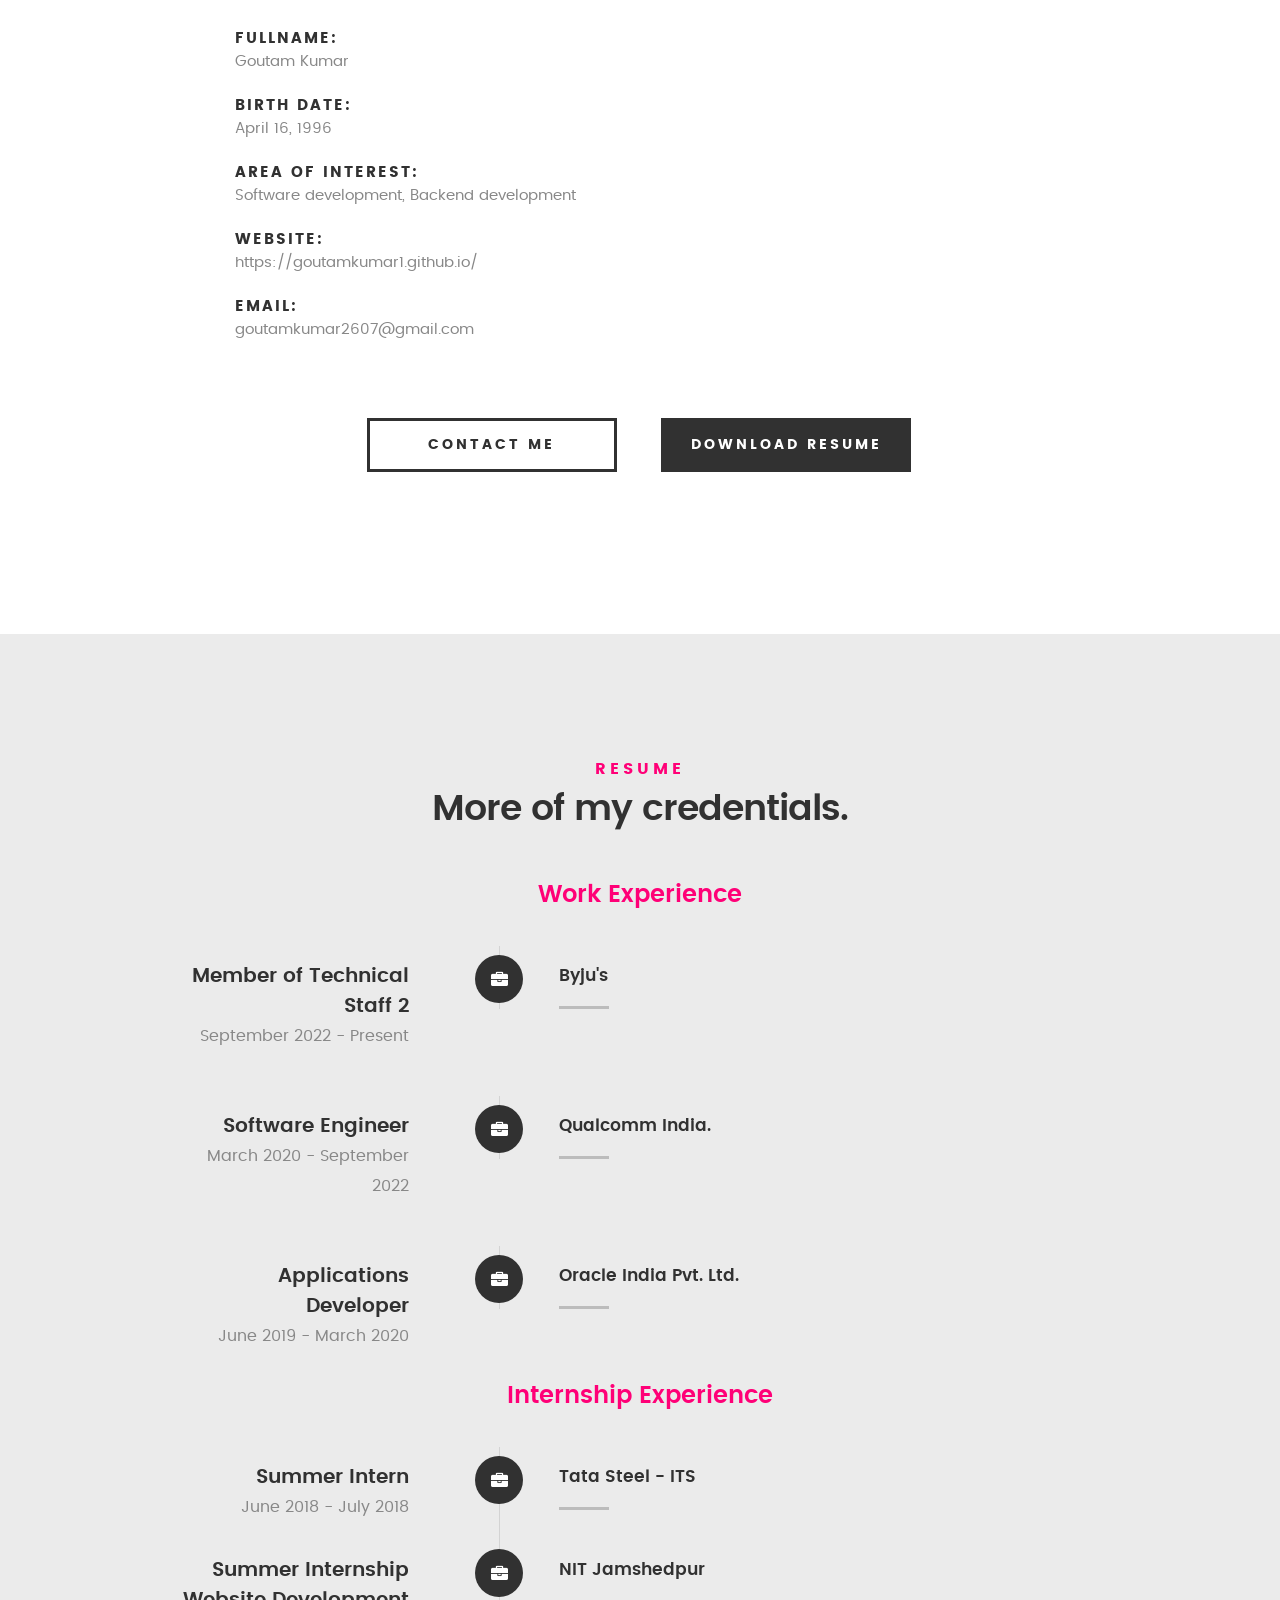
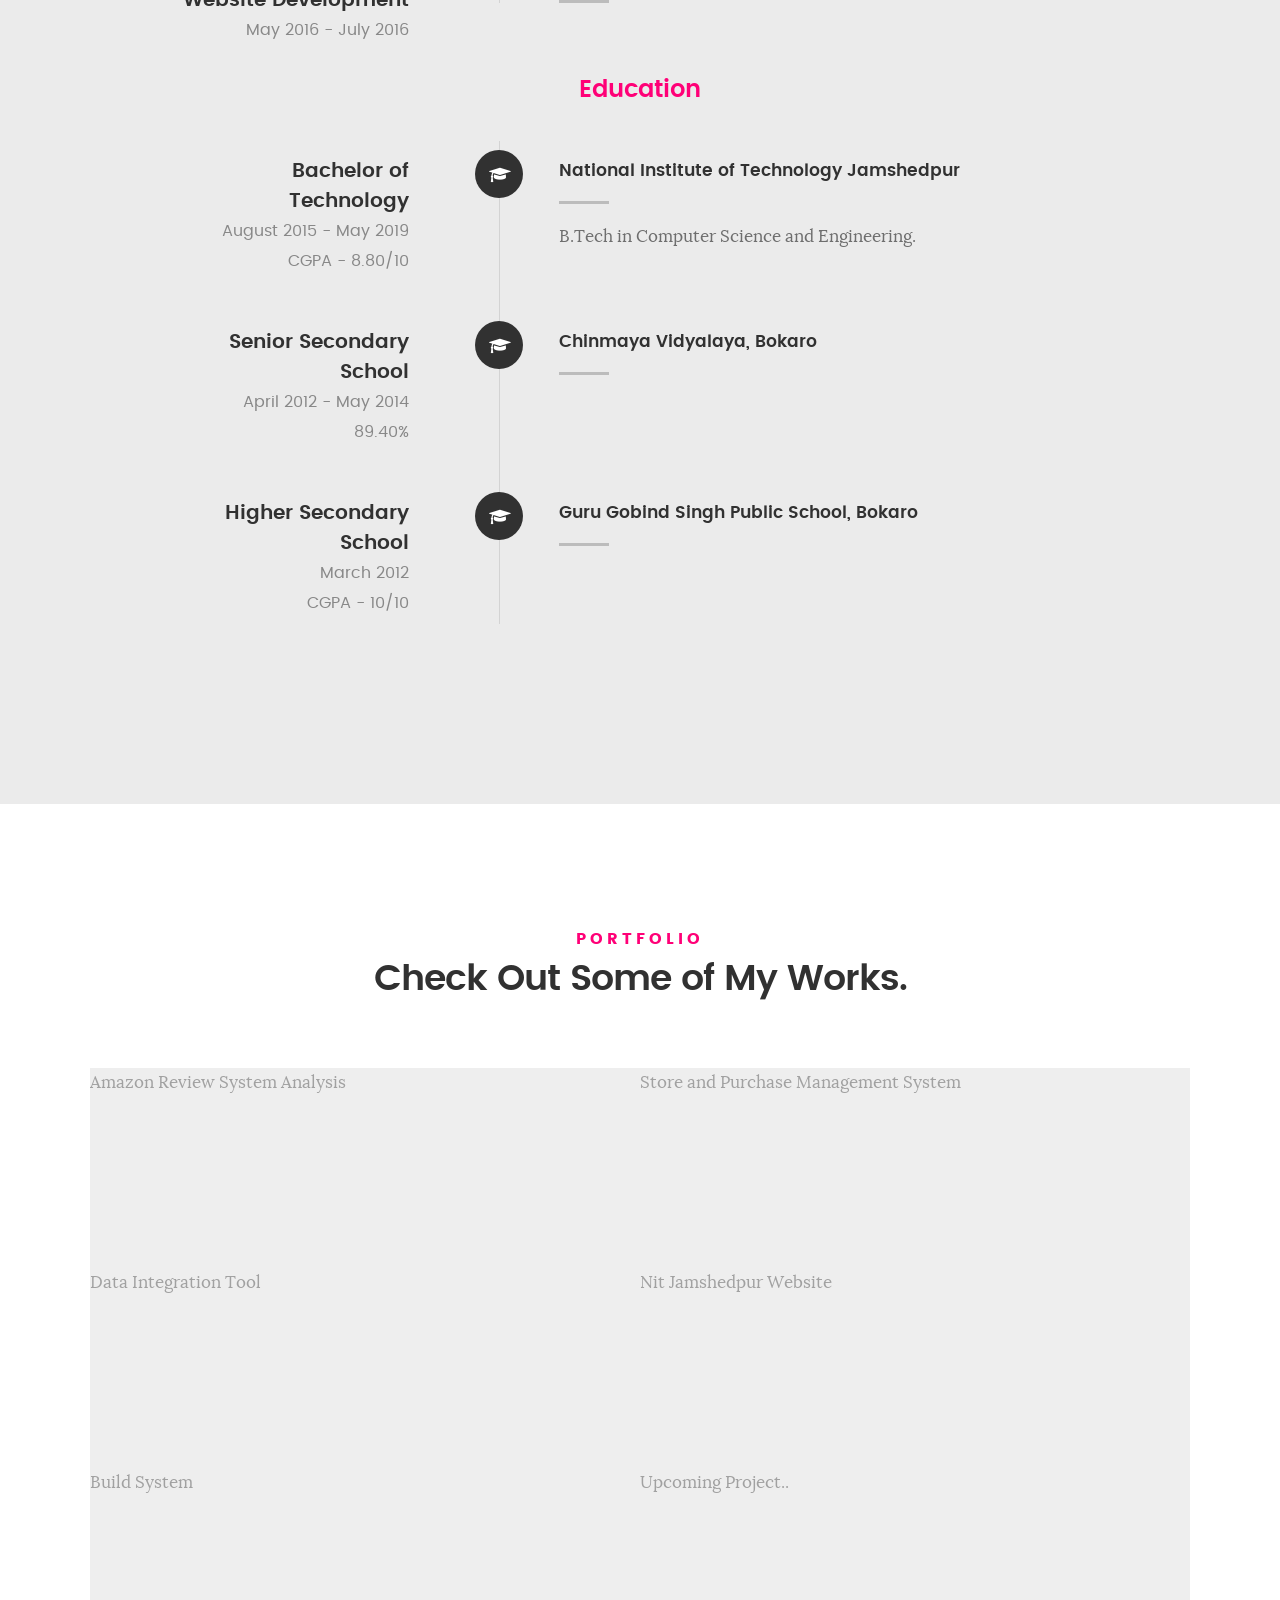
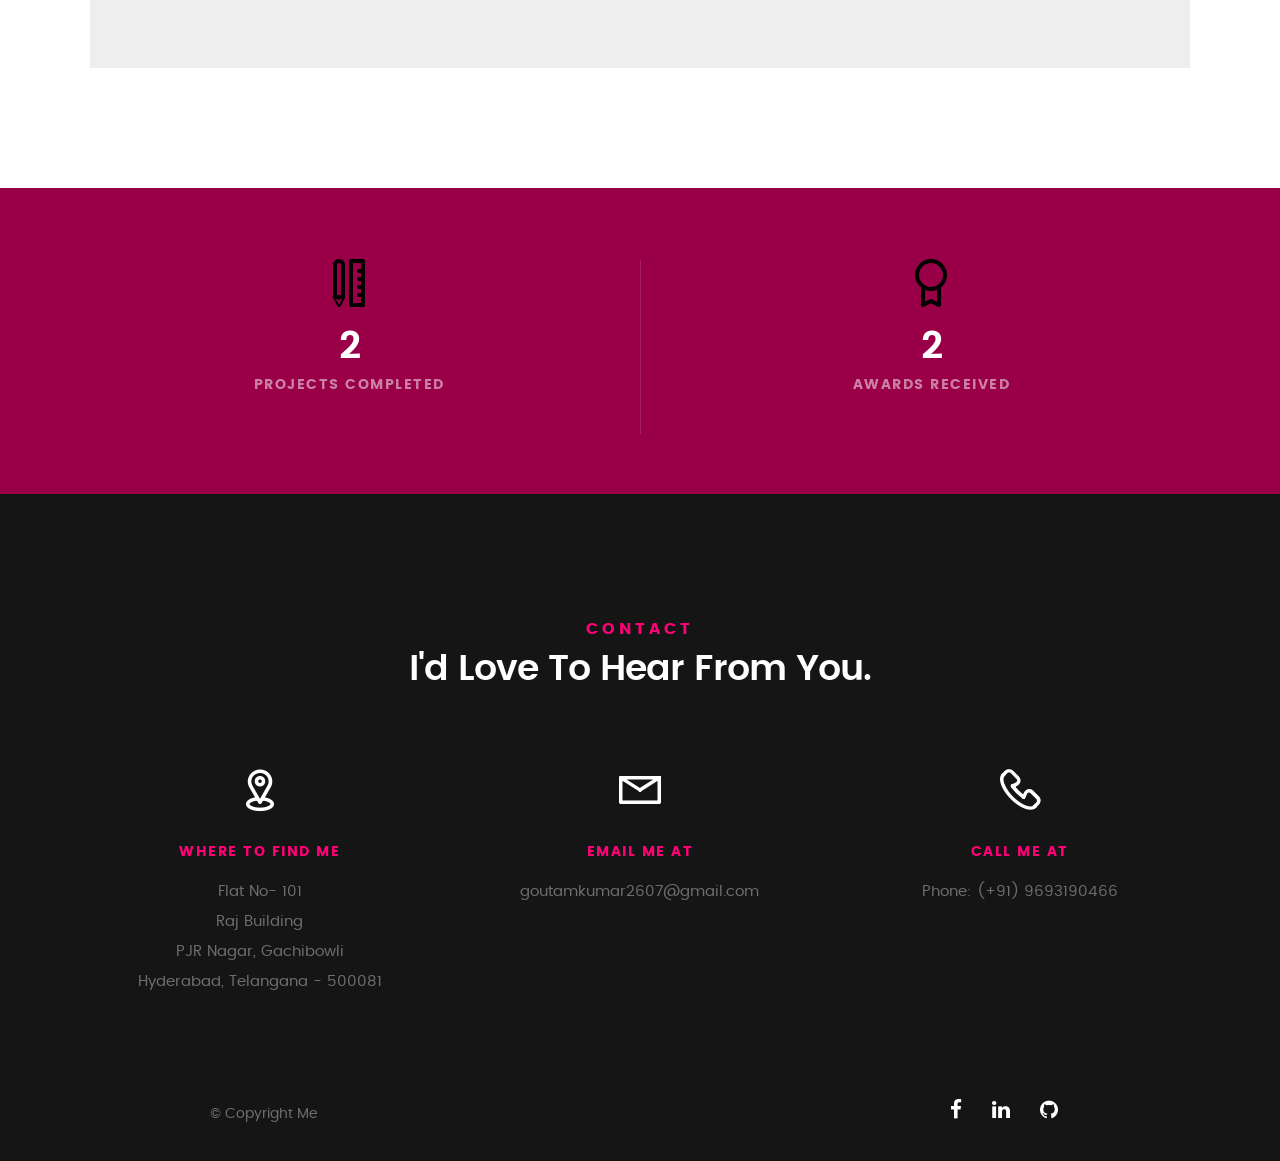
==== commit f4d2a856: "Update index.html" ====
--- a/index.html
+++ b/index.html
@@ -144,7 +144,7 @@
    				</li>
    				<li>
    					<strong>Email:</strong>
-   					<span>gautamsingh722@gmail.com</span>
+   					<span>goutamkumar2607@gmail.com</span>
    				</li>
 
    			</ul> <!-- /info-list -->
@@ -812,7 +812,7 @@
 
    			<h5>Email Me At</h5>
 
-   			<p>gautamsingh722@gmail.com			     
+   			<p>goutamkumar2607@gmail.com			     
 			   </p>
 
    		</div>
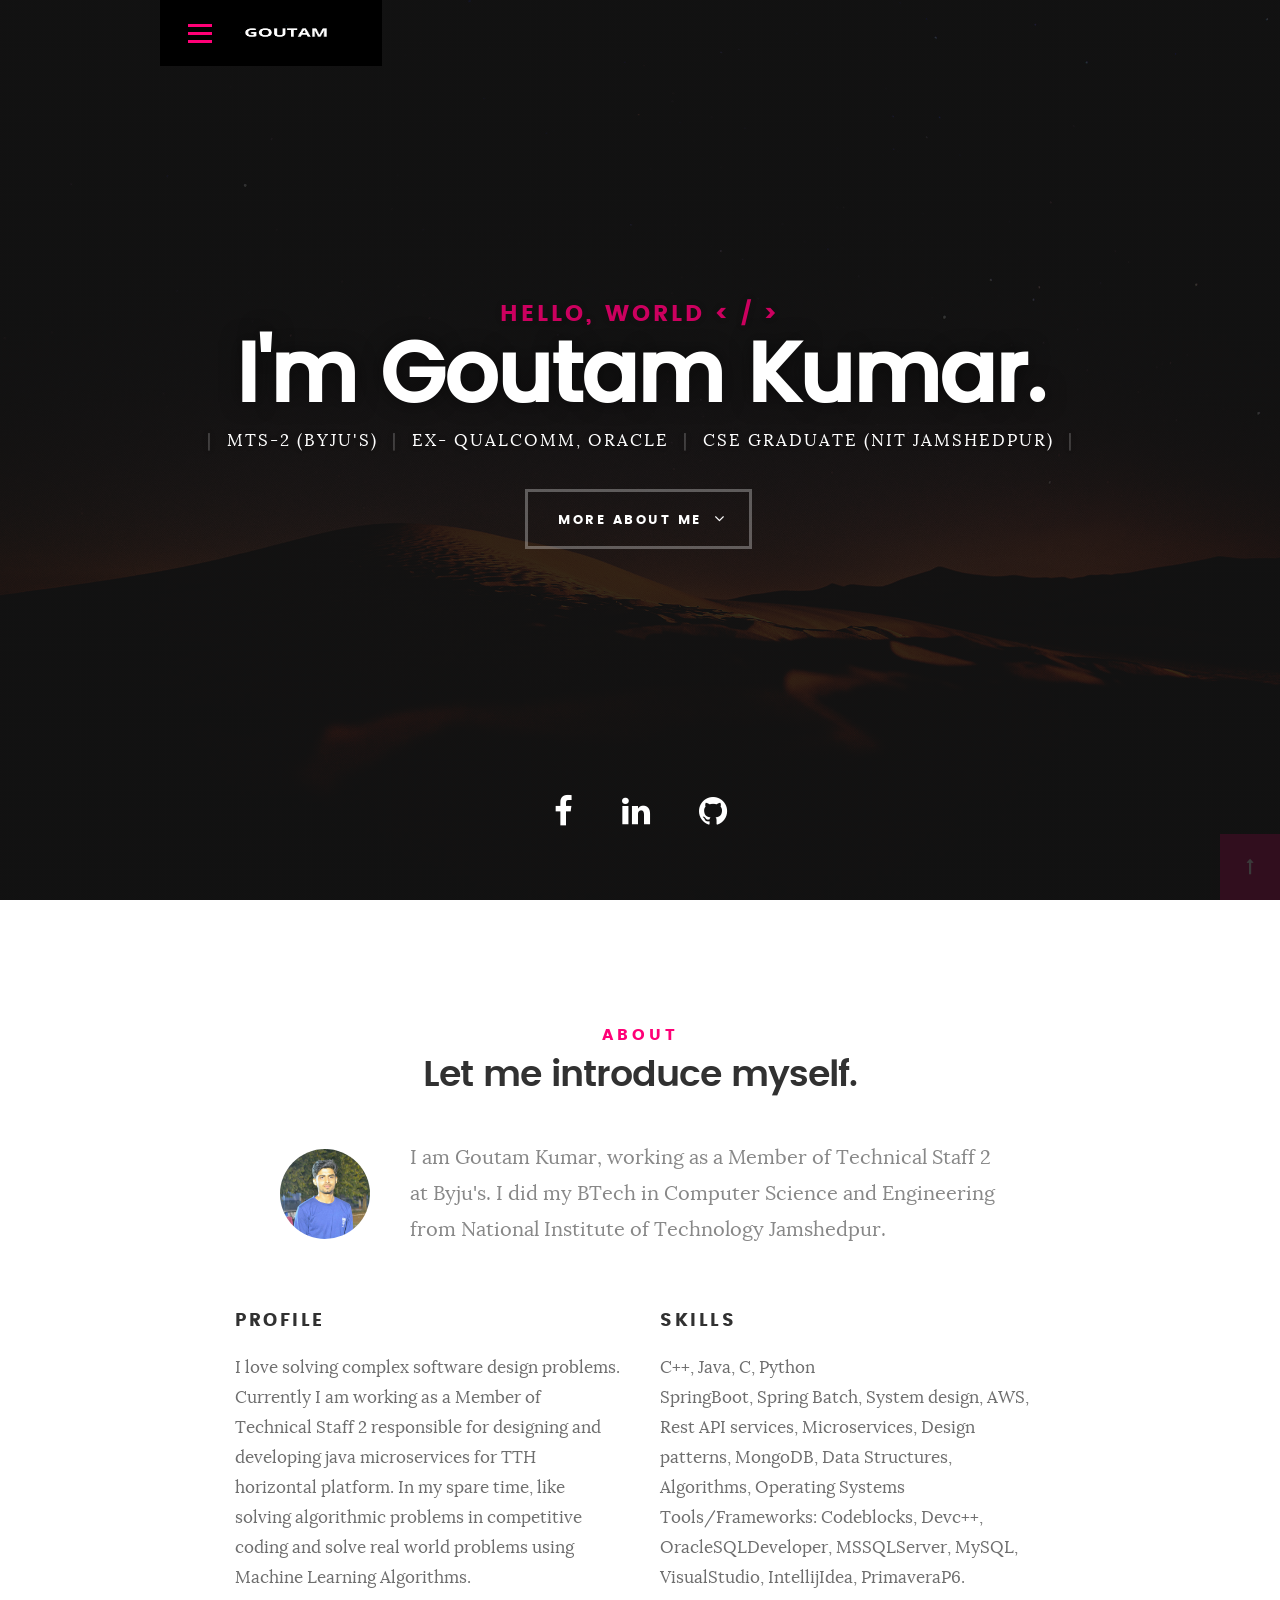
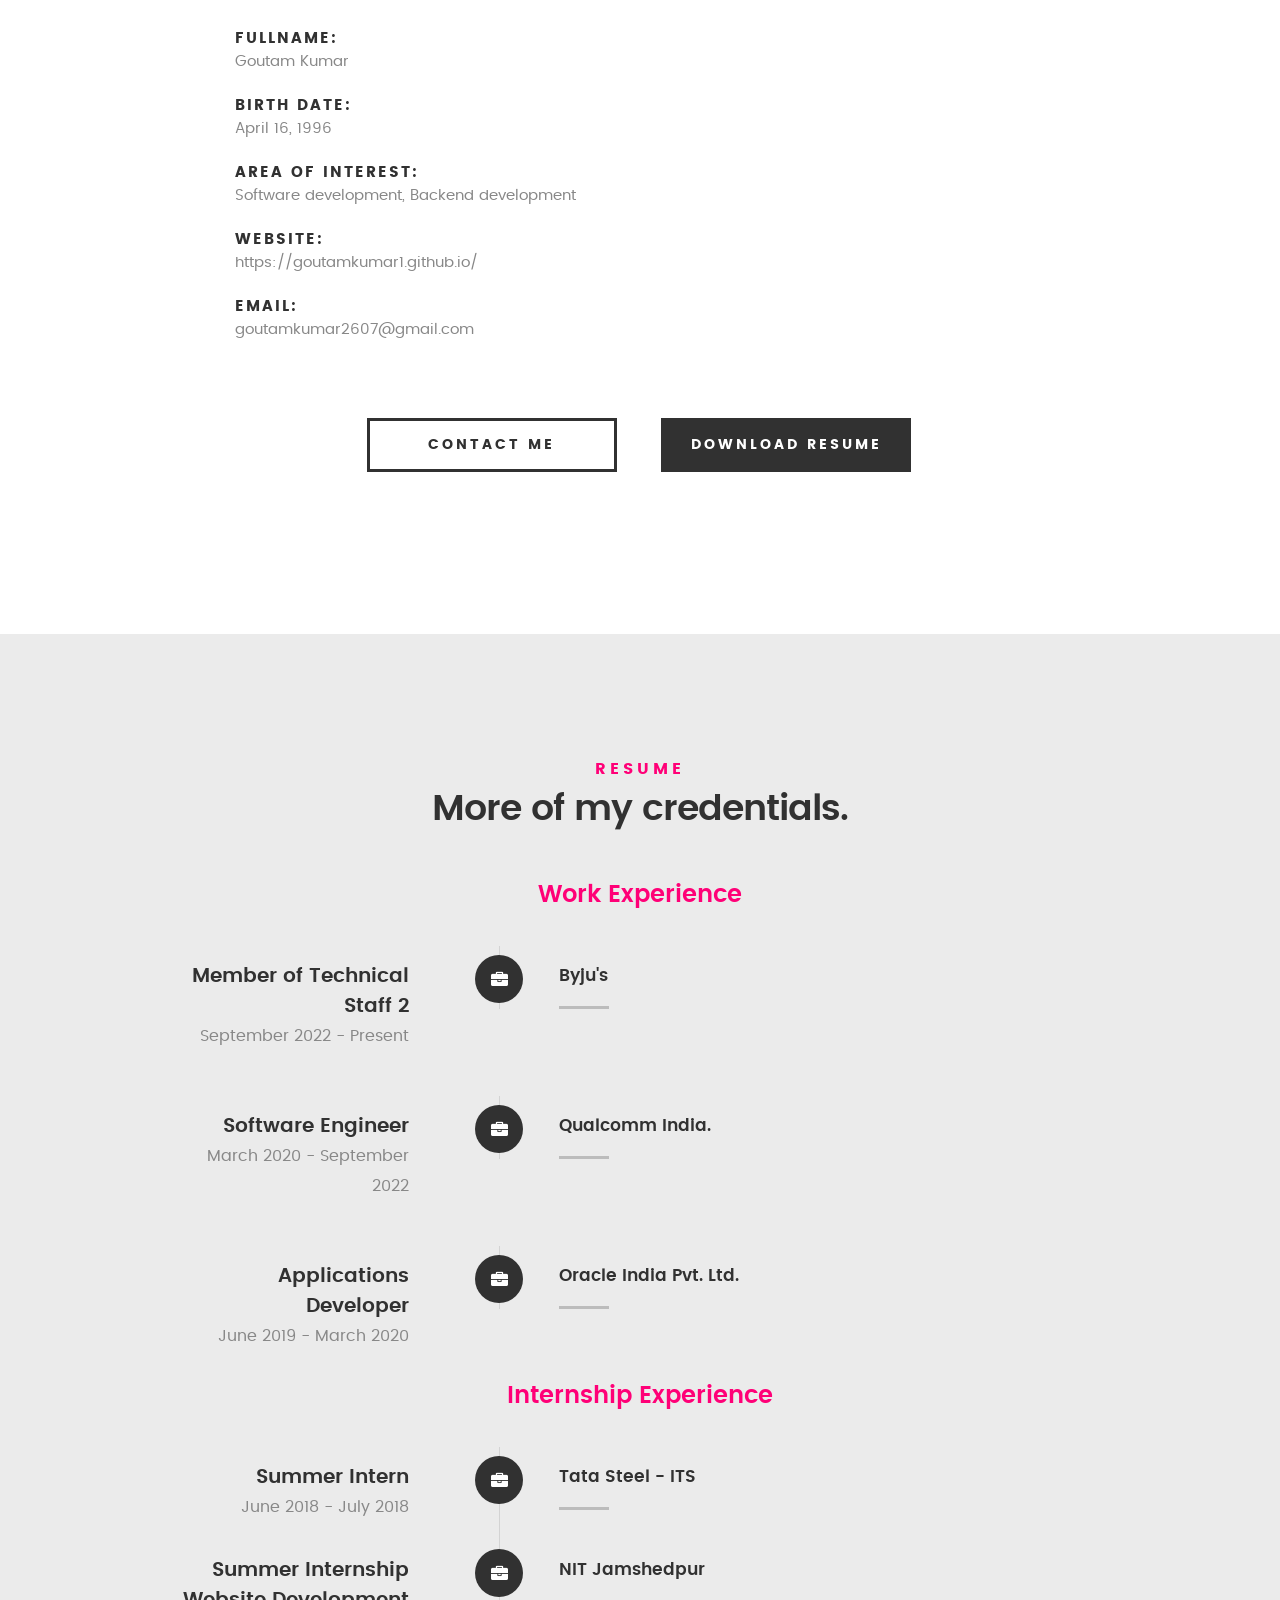
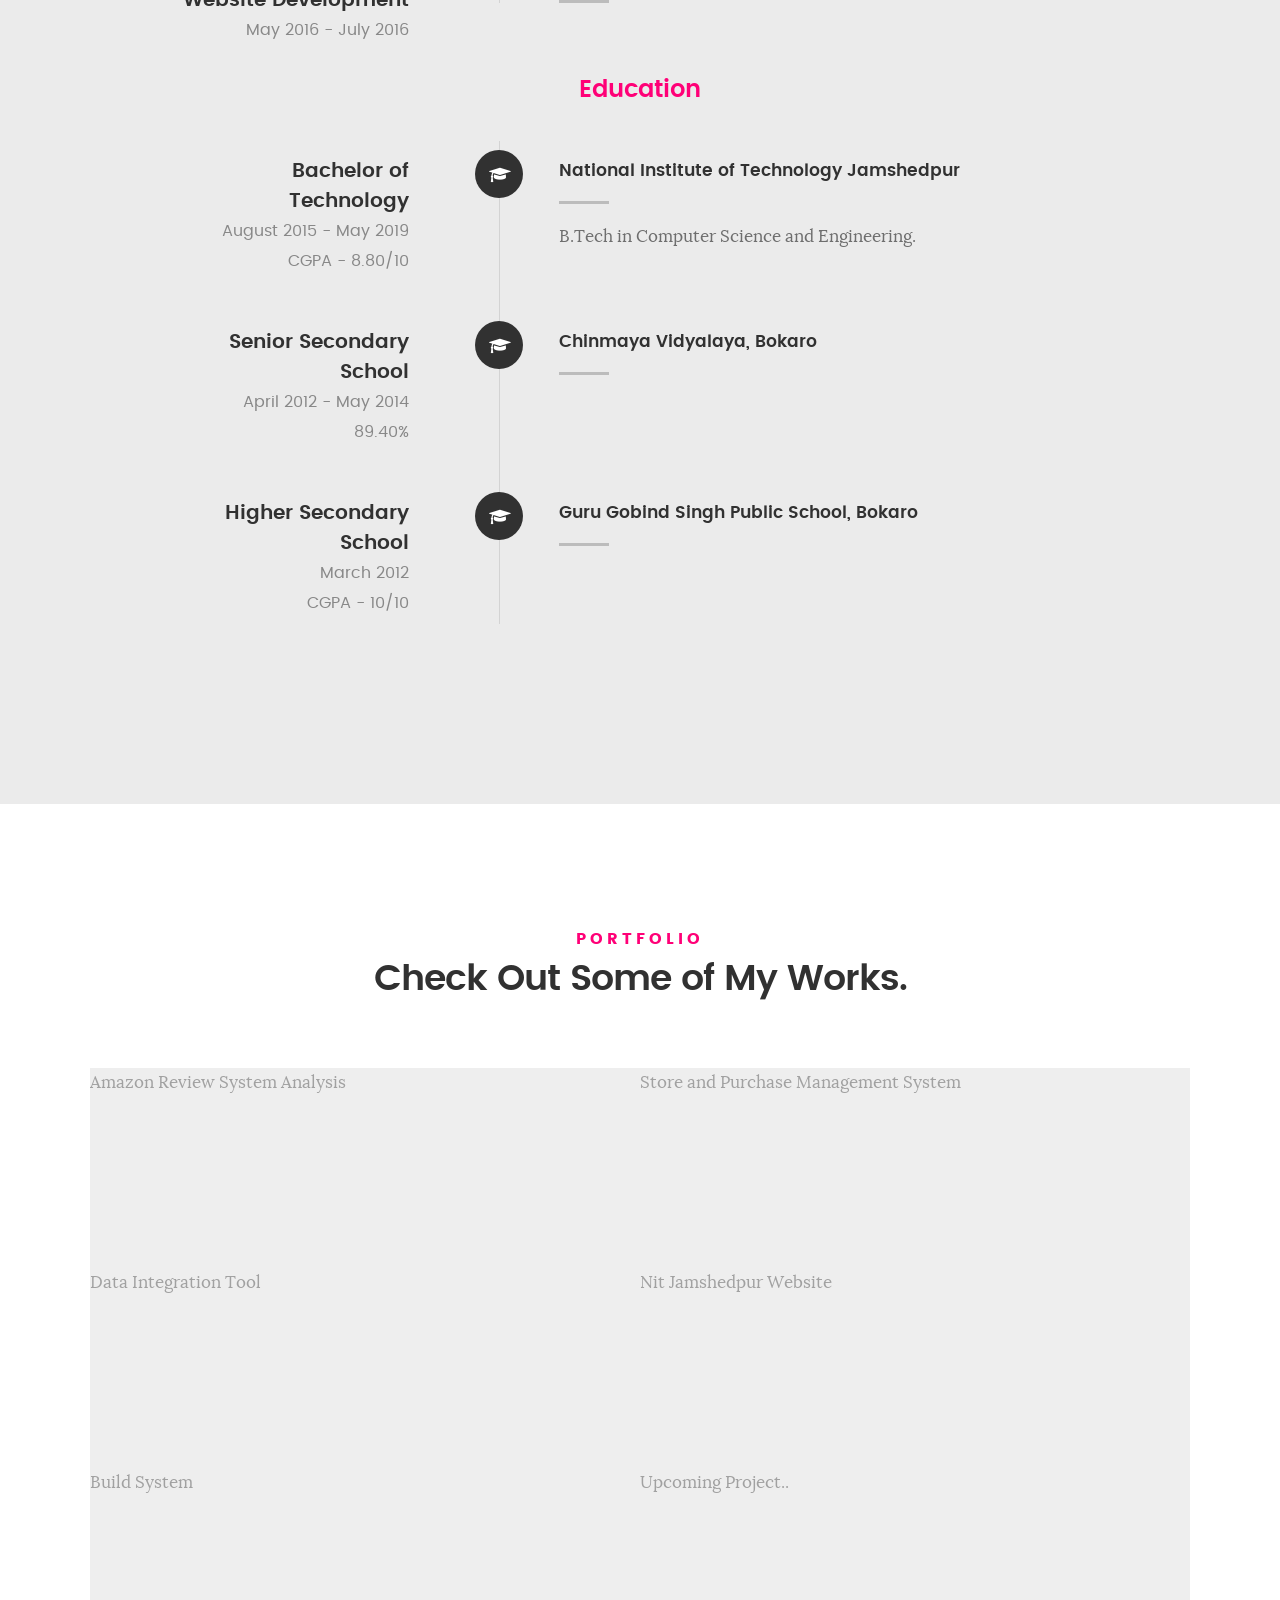
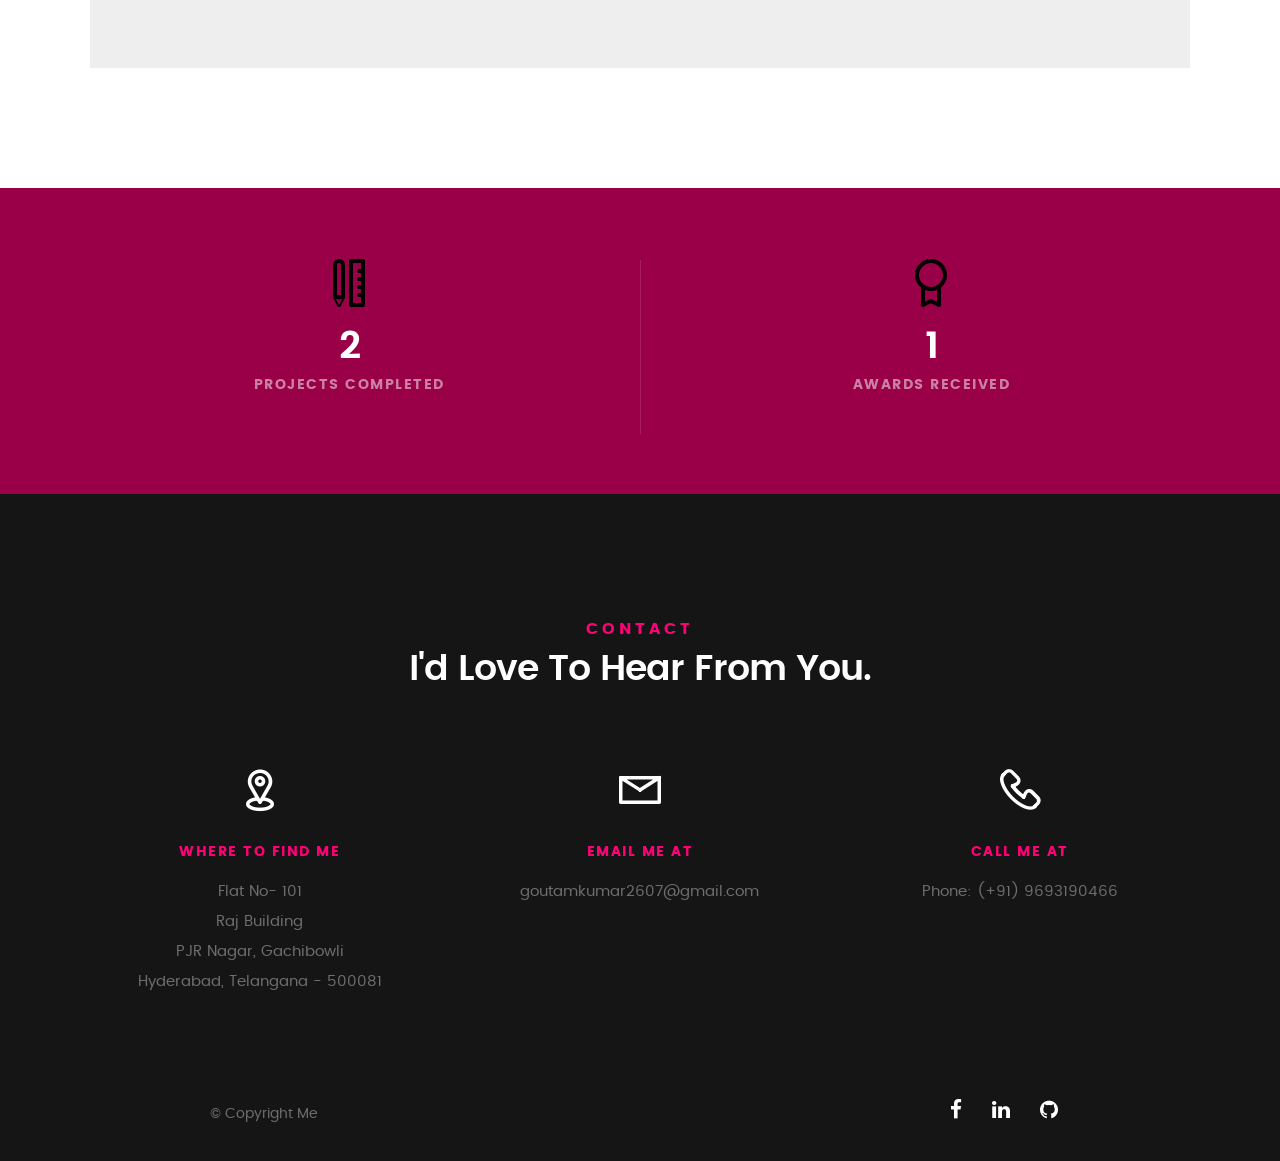
==== commit 53368ce6: "Update index.html" ====
--- a/index.html
+++ b/index.html
@@ -606,7 +606,7 @@
 					   </div>
 
 			         <div class="link-box">
-			            <a href="https://github.com/gautamsingh722/review-management-system">Details</a>
+			            <a href="https://github.com/goutamkumar1/review-management-system">Details</a>
 					      <a href="#" class="popup-modal-dismiss">Close</a>
 			         </div>		      
 
@@ -626,7 +626,7 @@
 					   </div>
 
 			         <div class="link-box">
-			            <a href="https://github.com/gautamsingh722/store-purchase-management-system">Details</a>
+			            <a href="https://github.com/goutamkumar1/store-purchase-management-system">Details</a>
 					      <a href="#" class="popup-modal-dismiss">Close</a>
 			         </div>		      
 
@@ -686,7 +686,7 @@
 					   </div>
 
 			         <div class="link-box">
-			            <a href="https://github.com/gautamsingh722/build-system-sublime">Details</a>
+			            <a href="https://github.com/goutamkumar1/build-system-sublime">Details</a>
 					      <a href="#" class="popup-modal-dismiss">Close</a>
 			         </div>		      
 
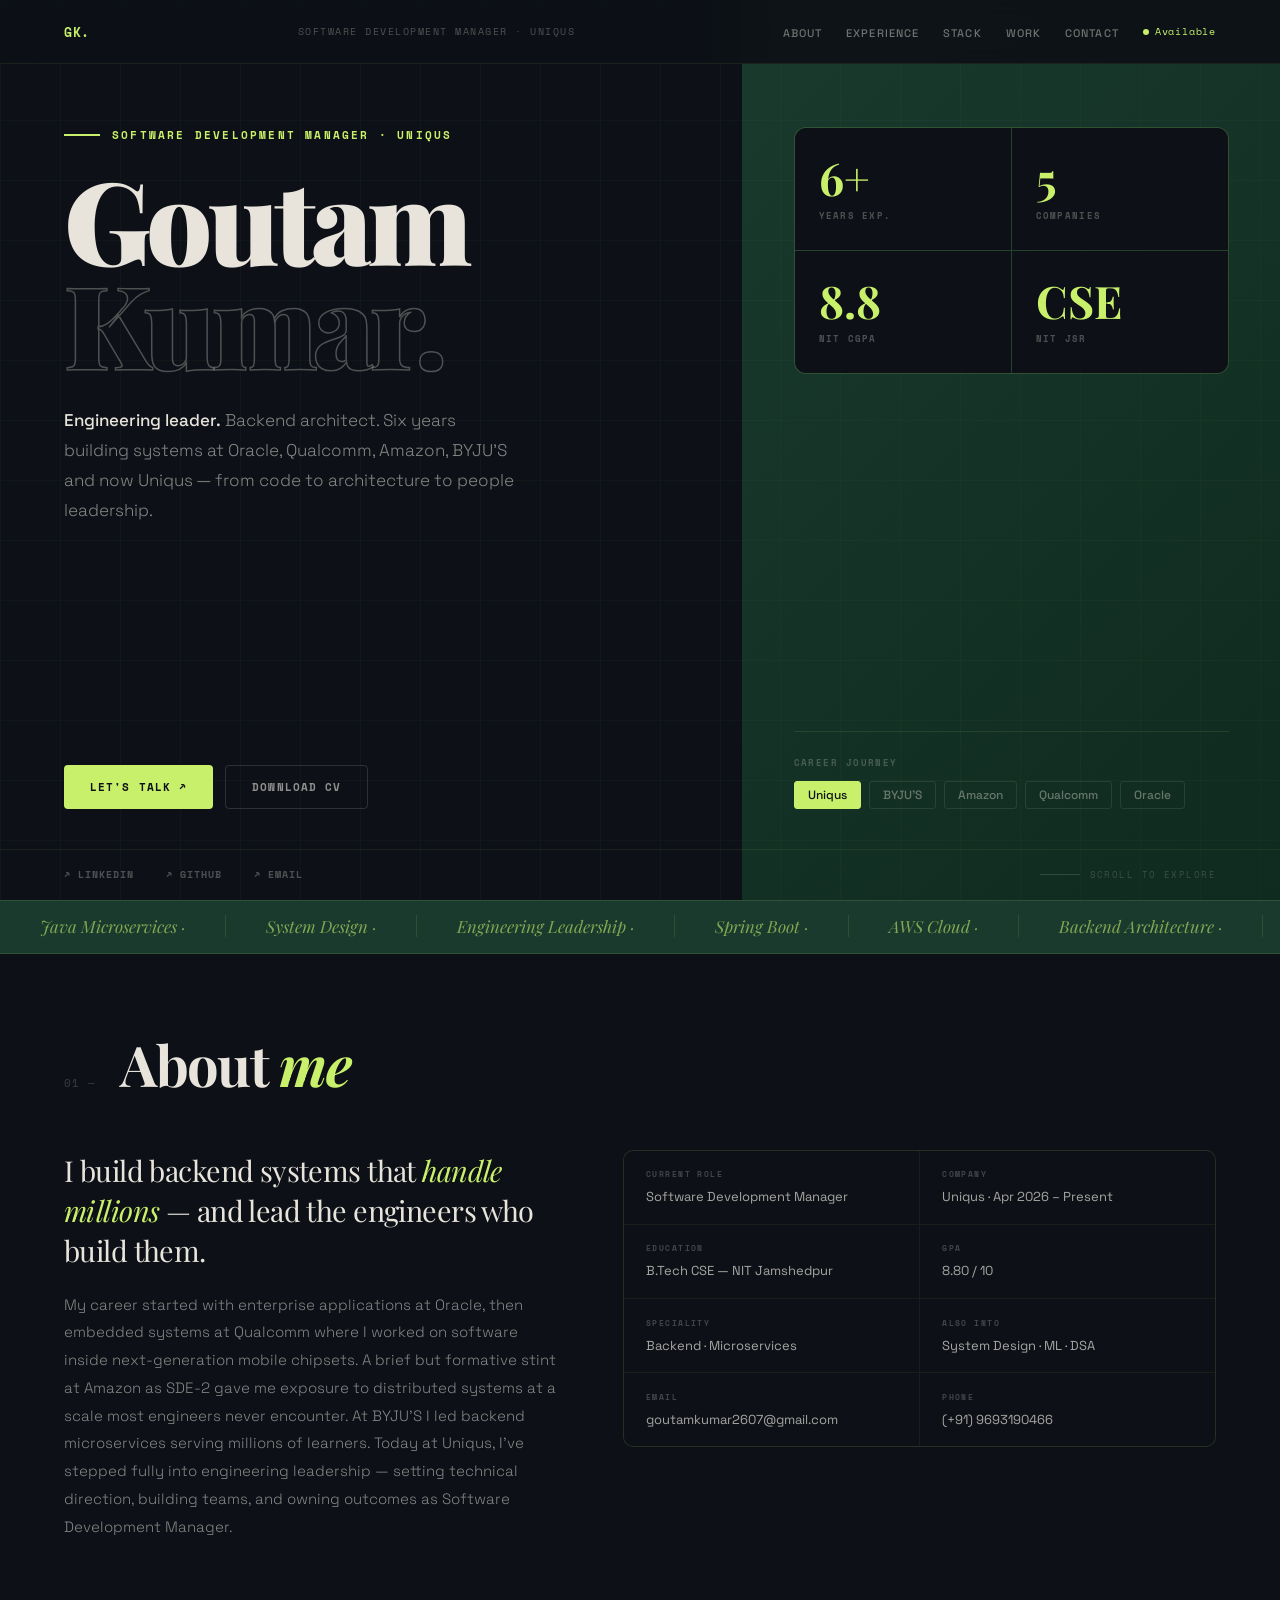
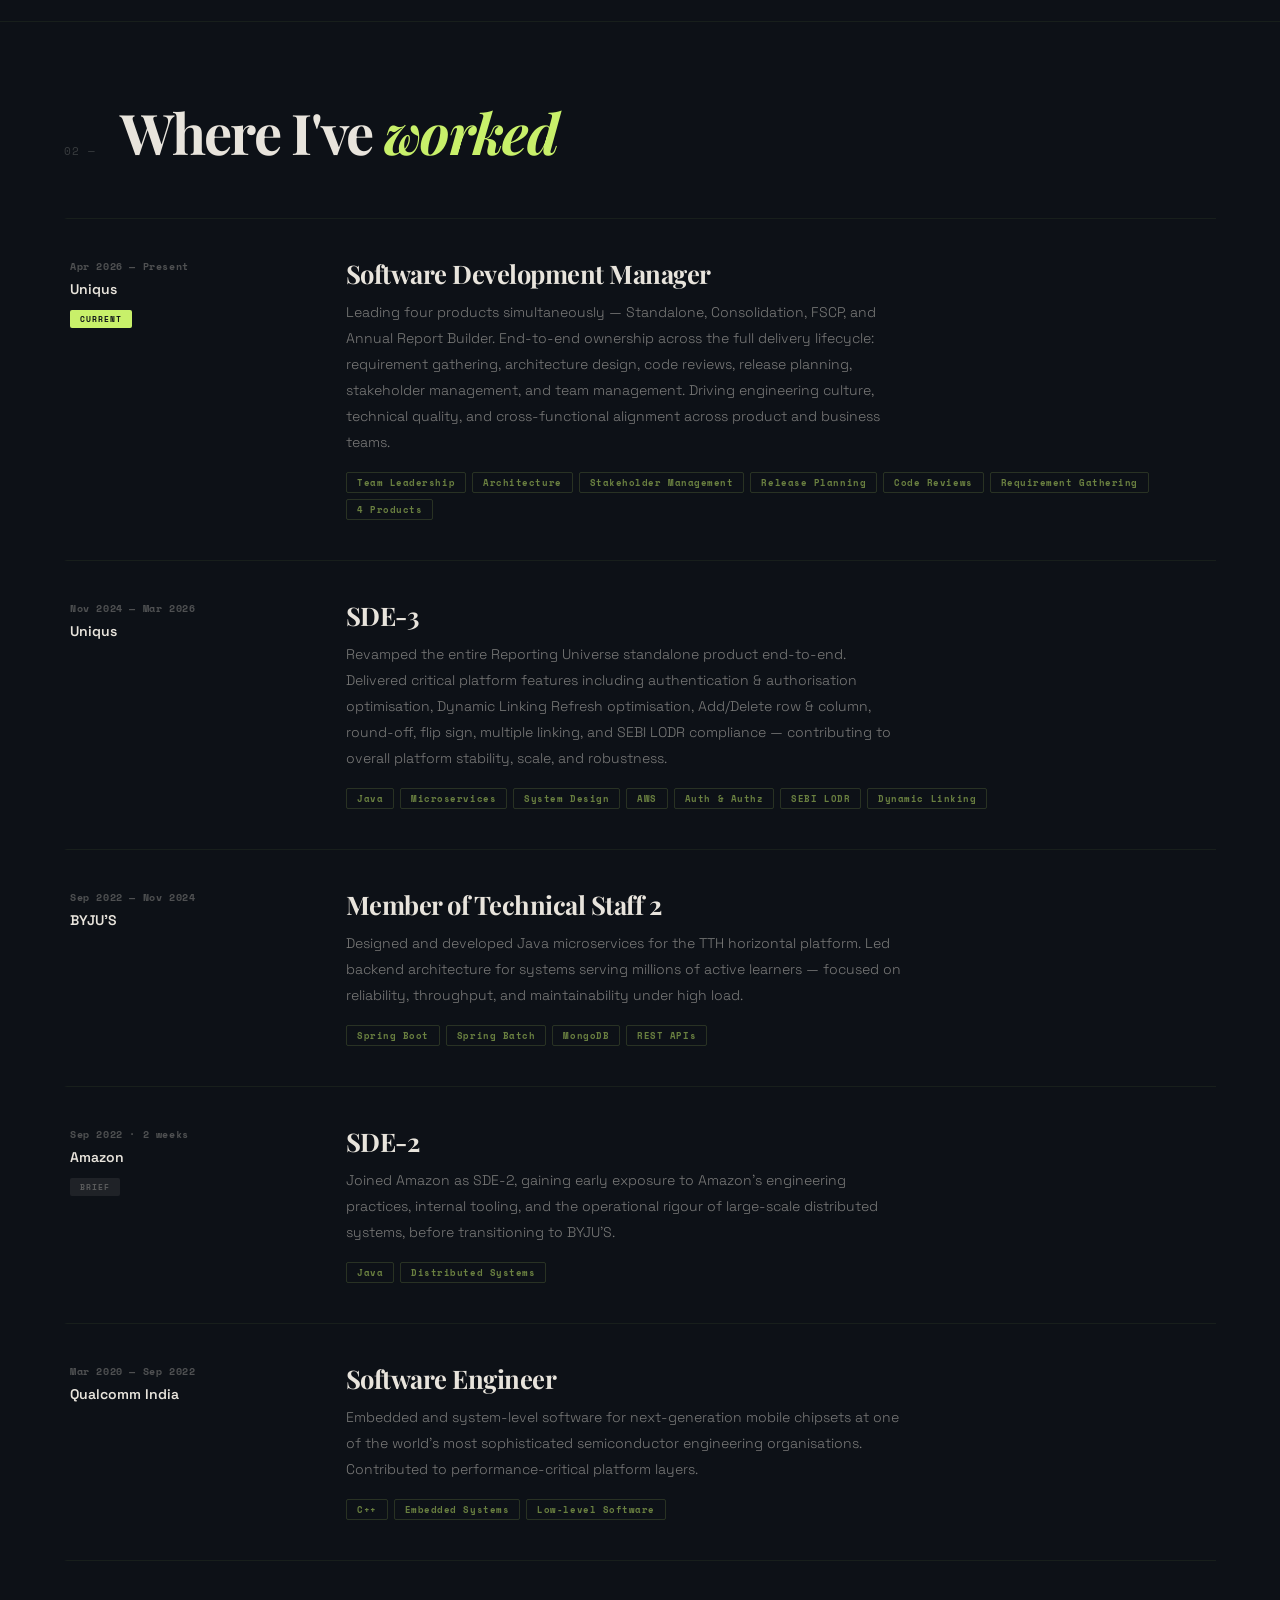
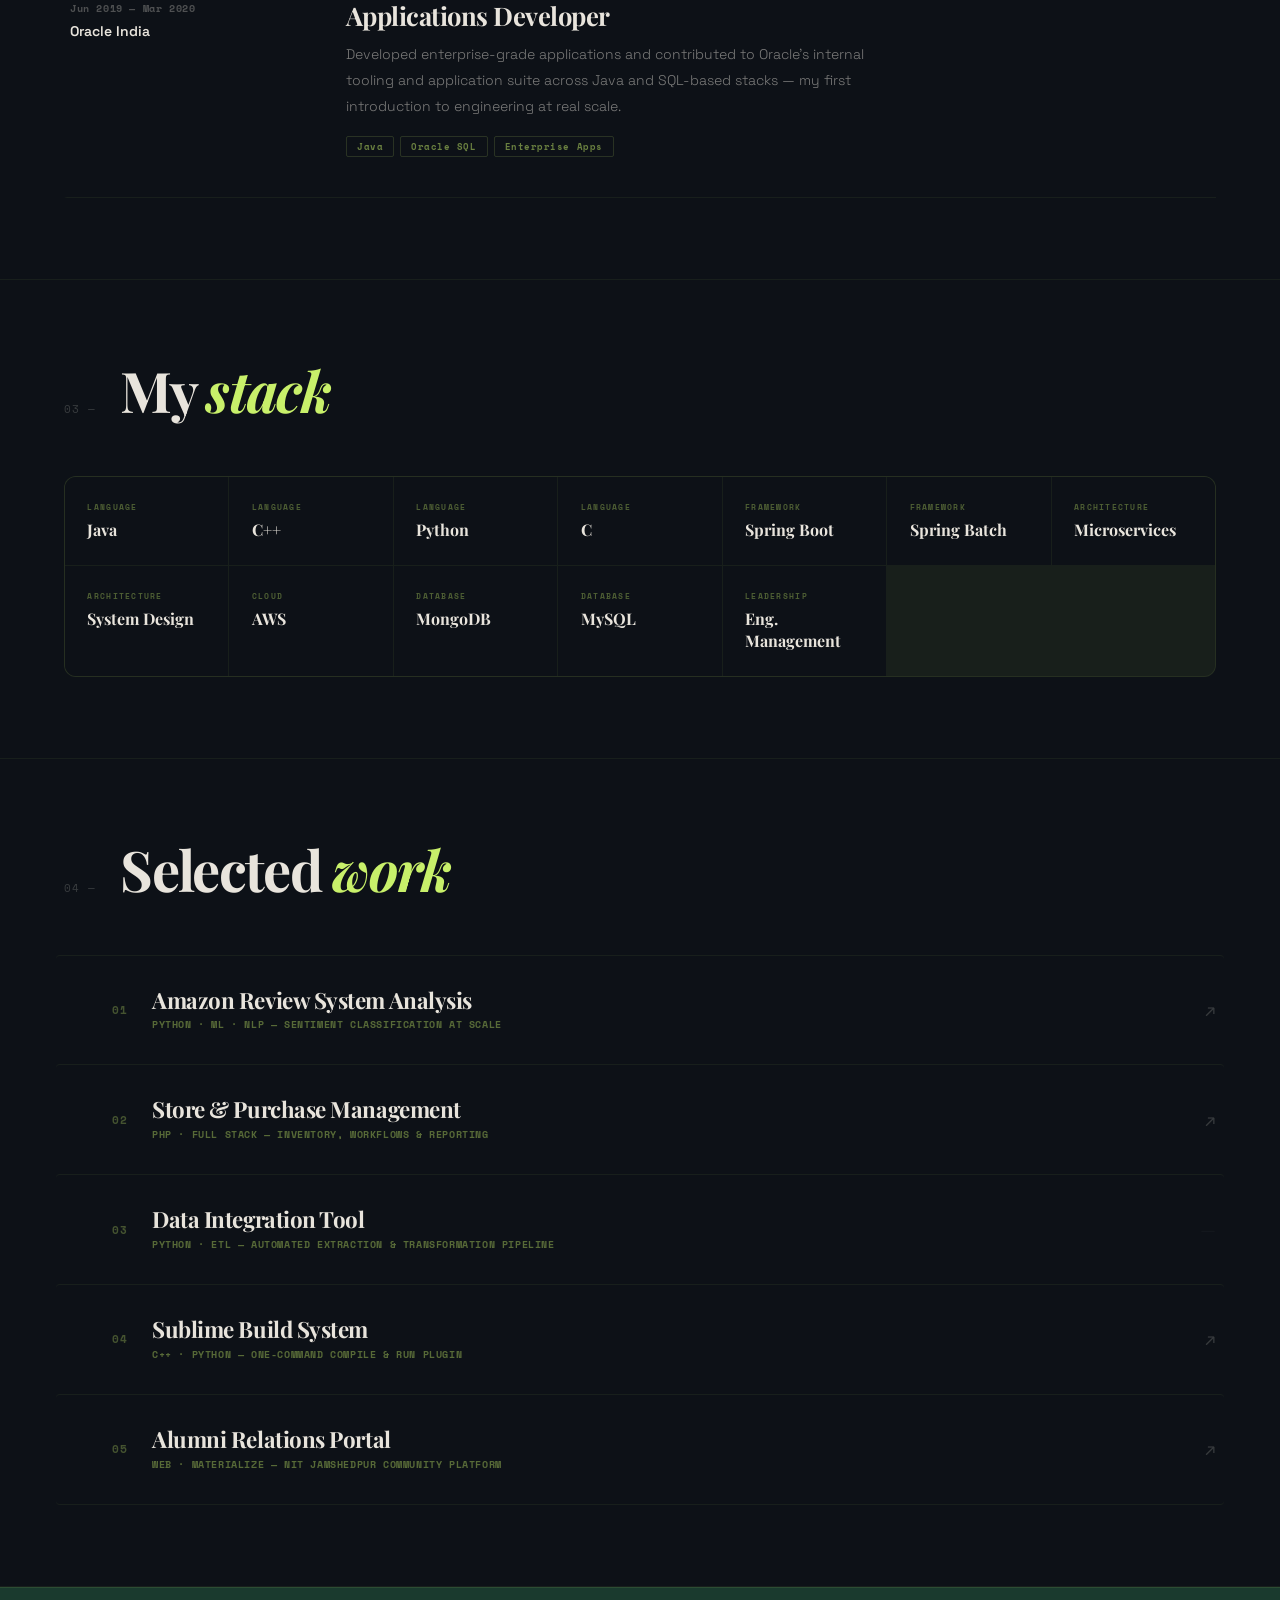
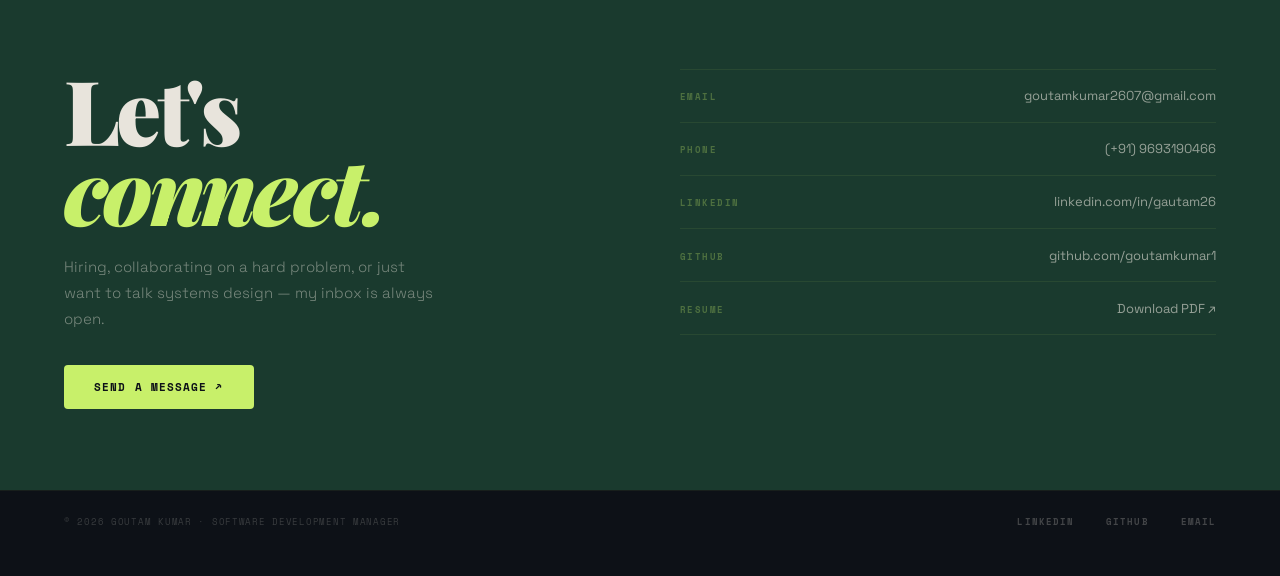
==== commit dee9bd63: "Create index.html" ====
--- a/index.html
+++ b/index.html
@@ -1,879 +1,997 @@
-<!DOCTYPE html>
-<!--[if IE 8 ]><html class="no-js oldie ie8" lang="en"> <![endif]-->
-<!--[if IE 9 ]><html class="no-js oldie ie9" lang="en"> <![endif]-->
-<!--[if (gte IE 9)|!(IE)]><!--><html class="no-js" lang="en"> <!--<![endif]-->
-<head>
-
-   <!--- basic page needs
-   ================================================== -->
-   <meta charset="utf-8">
-	<title>Goutam :: Home</title>
-	<meta name="description" content="">  
-	<meta name="author" content="">
-
-   <!-- mobile specific metas
-   ================================================== -->
-	<meta name="viewport" content="width=device-width, initial-scale=1, maximum-scale=1">
-
- 	<!-- CSS
-   ================================================== -->
-   <link rel="stylesheet" href="css/base.css">  
-   <link rel="stylesheet" href="css/main.css">
-   <link rel="stylesheet" href="css/vendor.css">     
-
-   <!-- script
-   ================================================== -->   
-	<script src="js/modernizr.js"></script>
-	<script src="js/pace.min.js"></script>
-
-   <!-- favicons
-	================================================== -->
-	<link rel="icon" type="image/png" href="glogo.jpg">
-
-</head>
-
-<body id="top">
-
-	<!-- header 
-   ================================================== -->
-   <header>   	
-   	<div class="row">
-
-   		<div class="top-bar">
-   			<a class="menu-toggle" href="#"><span>Menu</span></a>
-
-	   		<div class="logo">
-		         <a href="index.html">GOUTAM</a>
-		      </div>		      
-
-		   	<nav id="main-nav-wrap">
-					<ul class="main-navigation">
-						<li class="current"><a class="smoothscroll"  href="#intro" title="">Home</a></li>
-						<li><a class="smoothscroll"  href="#about" title="">About</a></li>
-						<li><a class="smoothscroll"  href="#resume" title="">Resume</a></li>
-						<li><a class="smoothscroll"  href="#portfolio" title="">Portfolio</a></li>				
-						<li><a class="smoothscroll"  href="#contact" title="">Contact</a></li>			
-					</ul>
-				</nav>    		
-   		</div> <!-- /top-bar --> 
-   		
-   	</div> <!-- /row --> 		
-   </header> <!-- /header -->
-
-	<!-- intro section
-   ================================================== -->
-   <section id="intro">   
-
-   	<div class="intro-overlay"></div>	
-
-   	<div class="intro-content">
-   		<div class="row">
-
-   			<div class="col-twelve">
-
-	   			<h5>Hello, World < / ></h5>
-	   			<h1>I'm Goutam Kumar.</h1>
-
-	   			<p class="intro-position">
-					<span>MTS-2 (BYJU'S)</span>
-					<span>EX- QUALCOMM, ORACLE</span>
-	   				<span>CSE GRADUATE (NIT JAMSHEDPUR)</span>
-	   			</p>
-
-	   			<a class="button stroke smoothscroll" href="#about" title="">More About Me</a>
-
-	   		</div>  
-   			
-   		</div>   		 		
-   	</div> <!-- /intro-content --> 
-
-   	<ul class="intro-social">        
-         <li><a href="https://www.facebook.com/gautam.ngs"><i class="fa fa-facebook"></i></a></li>
-         <li><a href="https://www.linkedin.com/in/gautam26/"><i class="fa fa-linkedin"></i></a></li>
-         <li><a href="https://github.com/gautamkumar26"><i class="fa fa-github"></i></a></li>
-         <!--<li><a href="#"><i class="fa fa-instagram"></i></a></li>-->
-      </ul> <!-- /intro-social -->      	
-
-   </section> <!-- /intro -->
-
-
-   <!-- about section
-   ================================================== -->
-   <section id="about">  
-
-   	<div class="row section-intro">
-   		<div class="col-twelve">
-
-   			<h5>About</h5>
-   			<h1>Let me introduce myself.</h1>
-
-   			<div class="intro-info">
-
-   				<img src="images/my-pic.jpg" alt="Profile Picture">
-
-   				<p class="lead">I am Goutam Kumar, working as a Member of Technical Staff 2 at Byju's. I did my BTech in Computer Science and Engineering from National Institute of Technology Jamshedpur.</p>
-   			</div>   			
-
-   		</div>   		
-   	</div> <!-- /section-intro -->
-
-   	<div class="row about-content">
-
-   		<div class="col-six tab-full">
-
-   			<h3>Profile</h3>
-   			<p>I love solving complex software design problems. Currently I am working as a Member of Technical Staff 2 responsible for designing and developing java microservices for TTH horizontal platform.
-			In my spare time, like solving algorithmic problems in competitive coding and solve real world problems using Machine Learning Algorithms.</p>
-
-   			<ul class="info-list">
-   				<li>
-   					<strong>Fullname:</strong>
-   					<span>Goutam Kumar</span>
-   				</li>
-   				<li>
-   					<strong>Birth Date:</strong>
-   					<span>April 16, 1996</span>
-   				</li>
-   				<li>
-   					<strong>Area of Interest:</strong>
-   					<span>Software development, Backend development</span>
-   				</li>
-   				<li>
-   					<strong>Website:</strong>
-   					<span>https://goutamkumar1.github.io/</span>
-   				</li>
-   				<li>
-   					<strong>Email:</strong>
-   					<span>goutamkumar2607@gmail.com</span>
-   				</li>
-
-   			</ul> <!-- /info-list -->
-
-   		</div>
-
-   		<div class="col-six tab-full">
-
-   			<h3>Skills</h3>
-   			<p>
-   				
-   				C++, Java, C, Python<br>
-				SpringBoot, Spring Batch, System design, AWS, Rest API services, Microservices, Design patterns, MongoDB, Data Structures, Algorithms, Operating Systems <br>
-				Tools/Frameworks: Codeblocks, Devc++, OracleSQLDeveloper, MSSQLServer, MySQL, VisualStudio, IntellijIdea, PrimaveraP6. 
-   			</p>
-
-				<!--<ul class="skill-bars">
-				   <li>
-				   	<div class="progress percent90"><span>90%</span></div>
-				   	<strong>HTML5</strong>
-				   </li>
-				   <li>
-				   	<div class="progress percent85"><span>85%</span></div>
-				   	<strong>CSS3</strong>
-				   </li>
-				   <li>
-				   	<div class="progress percent70"><span>70%</span></div>
-				   	<strong>JQuery</strong>
-				   </li>
-				   <li>
-				   	<div class="progress percent95"><span>95%</span></div>
-				   	<strong>PHP</strong>
-				   </li>
-				   <li>
-
-				   	<div class="progress percent75"><span>75%</span></div>
-				   	<strong>Wordpress</strong>
-				   </li>
-      
-				</ul> 	
-				-->	
-
-   		</div>
-
-   	</div>
-
-   	<div class="row button-section">
-   		<div class="col-twelve">
-   			<a href="#contact" title="Hire Me" class="button stroke smoothscroll">Contact Me</a>
-   			<a href="Goutam_Kumar.pdf" target="_blank" title="Download Resume" class="button button-primary">Download Resume</a>
-   		</div>   		
-   	</div>
-
-   </section> <!-- /process-->    
-
-
-   <!-- resume Section
-   ================================================== -->
-	<section id="resume" class="grey-section">
-
-		<div class="row section-intro">
-   		<div class="col-twelve">
-
-   			<h5>Resume</h5>
-   			<h1>More of my credentials.</h1>
-
-   			<!--<p class="lead">Lorem ipsum Do commodo in proident enim in dolor cupidatat adipisicing dolore officia nisi aliqua incididunt Ut veniam lorem ipsum Consectetur ut in in eu do.</p>-->
-
-   		</div>   		
-   	</div> <!-- /section-intro--> 
-	
-	<div class="row resume-timeline">
-
-   		<div class="col-twelve resume-header">
-
-   			<h2>Work Experience</h2>
-
-   		</div> <!-- /resume-header -->
-
-		<div class="col-twelve">
-
-   			<div class="timeline-wrap">
-
-   				<div class="timeline-block">
-
-	   				<div class="timeline-ico">
-	   					<i class="fa fa-briefcase"></i>
-	   				</div>
-
-	   				<div class="timeline-header">
-	   					<h3>Member of Technical Staff 2</h3>
-	   					<p>September 2022 - Present</p>
-	   				</div>
-
-	   				<div class="timeline-content">
-	   					<h4>Byju's</h4>
-	   					<p>
-	   					</p>
-	   				</div>
-
-	   			</div> <!-- /timeline-block -->
-
-	   			
-
-   			</div> <!-- /timeline-wrap -->   			
-
-   		</div> <!-- /col-twelve -->
-		
-		<div class="col-twelve">
-
-   			<div class="timeline-wrap">
-
-   				<div class="timeline-block">
-
-	   				<div class="timeline-ico">
-	   					<i class="fa fa-briefcase"></i>
-	   				</div>
-
-	   				<div class="timeline-header">
-	   					<h3>Software Engineer</h3>
-	   					<p>March 2020 - September 2022</p>
-	   				</div>
-
-	   				<div class="timeline-content">
-	   					<h4>Qualcomm India.</h4>
-	   					<p>
-	   					</p>
-	   				</div>
-
-	   			</div> <!-- /timeline-block -->
-
-	   			
-
-   			</div> <!-- /timeline-wrap -->   			
-
-   		</div> <!-- /col-twelve -->
-
-   		<div class="col-twelve">
-
-   			<div class="timeline-wrap">
-
-   				<div class="timeline-block">
-
-	   				<div class="timeline-ico">
-	   					<i class="fa fa-briefcase"></i>
-	   				</div>
-
-	   				<div class="timeline-header">
-	   					<h3>Applications Developer</h3>
-	   					<p>June 2019 - March 2020</p>
-	   				</div>
-
-	   				<div class="timeline-content">
-	   					<h4>Oracle India Pvt. Ltd.</h4>
-	   					<p>
-	   					</p>
-	   				</div>
-
-	   			</div> <!-- /timeline-block -->
-
-	   			
-
-   			</div> <!-- /timeline-wrap -->   			
-
-   		</div> <!-- /col-twelve -->
-   		
-   	</div> <!-- /resume-timeline -->
-
-   	<div class="row resume-timeline">
-
-   		<div class="col-twelve resume-header">
-
-   			<h2>Internship Experience</h2>
-
-   		</div> <!-- /resume-header -->
-
-   		<div class="col-twelve">
-
-   			<div class="timeline-wrap">
-
-   				<div class="timeline-block">
-
-	   				<div class="timeline-ico">
-	   					<i class="fa fa-briefcase"></i>
-	   				</div>
-
-	   				<div class="timeline-header">
-	   					<h3>Summer Intern</h3>
-	   					<p>June 2018 - July 2018</p>
-	   				</div>
-
-	   				<div class="timeline-content">
-	   					<h4>Tata Steel - ITS</h4>
-	   					<p>
-	   					</p>
-	   				</div>
-
-	   			</div> <!-- /timeline-block -->
-
-	   			<div class="timeline-block">
-
-	   				<div class="timeline-ico">
-	   					<i class="fa fa-briefcase"></i>
-	   				</div>
-
-	   				<div class="timeline-header">
-	   					<h3>Summer Internship Website Development</h3>
-	   					<p>May 2016 - July 2016</p>
-	   				</div>
-
-	   				<div class="timeline-content">
-	   					<h4>NIT Jamshedpur</h4>
-	   					<p>
-	   						
-	   					</p>
-	   				</div>
-
-	   			</div> <!-- /timeline-block -->
-
-	   			
-
-   			</div> <!-- /timeline-wrap -->   			
-
-   		</div> <!-- /col-twelve -->
-   		
-   	</div> <!-- /resume-timeline -->
-   	
-   	<div class="row resume-timeline">
-
-   		<div class="col-twelve resume-header">
-
-   			<h2>Education</h2>
-
-   		</div> <!-- /resume-header -->
-
-   		<div class="col-twelve">
-
-   			<div class="timeline-wrap">
-
-   				<div class="timeline-block">
-
-	   				<div class="timeline-ico">
-	   					<i class="fa fa-graduation-cap"></i>
-	   				</div>
-
-	   				<div class="timeline-header">
-	   					<h3>Bachelor of Technology</h3>
-	   					<p>August 2015 - May 2019<br>
-	   					CGPA - 8.80/10</p>
-	   				</div>
-
-	   				<div class="timeline-content">
-	   					<h4>National Institute of Technology Jamshedpur</h4>
-	   					<p>
-	   						B.Tech in Computer Science and Engineering.
-	   						<br>
-	   						<br>
-	   					</p>
-	   				</div>
-
-	   			</div>
-	   			<div class="timeline-block">
-
-	   				<div class="timeline-ico">
-	   					<i class="fa fa-graduation-cap"></i>
-	   				</div>
-
-	   				<div class="timeline-header">
-	   					<h3>Senior Secondary School</h3>
-	   					<p>April 2012 - May 2014<br>
-	   					89.40%</p>
-	   				</div>
-
-	   				<div class="timeline-content">
-	   					<h4>Chinmaya Vidyalaya, Bokaro</h4>
-	   					<p>
-	   						<br>
-	   						<br>
-	   					</p>
-	   				</div>
-
-	   			</div>
-	   			<div class="timeline-block">
-
-	   				<div class="timeline-ico">
-	   					<i class="fa fa-graduation-cap"></i>
-	   				</div>
-
-	   				<div class="timeline-header">
-	   					<h3>Higher Secondary School</h3>
-	   					<p>March 2012<br>
-	   					CGPA - 10/10</p>
-	   				</div>
-
-	   				<div class="timeline-content">
-	   					<h4>Guru Gobind Singh Public School, Bokaro</h4>
-	   					<p>
-	   						<br>
-	   						<br>
-	   					</p>
-	   				</div>
-
-	   			</div>
-
-
-	   			
-
-	   			
-
-   			</div> <!-- /timeline-wrap -->   			
-
-   		</div> <!-- /col-twelve -->
-   		
-   	</div> <!-- /resume-timeline -->
-		
-	</section> <!-- /features -->
-
-
-
-	<!-- Portfolio Section
-   ================================================== -->
-	<section id="portfolio">
-
-		<div class="row section-intro">
-   		<div class="col-twelve">
-
-   			<h5>Portfolio</h5>
-   			<h1>Check Out Some of My Works.</h1>
-
-   			<p class="lead"></p>
-
-   		</div>   		
-   	</div> <!-- /section-intro--> 
-
-   	<div class="row portfolio-content">
-
-   		<div class="col-twelve">
-
-   			<!-- portfolio-wrapper -->
-	         <div id="folio-wrapper" class="block-1-2 block-mob-full stack">
-
-			<div class="bgrid folio-item">
-	                    <div class="item-wrap">
-<!-- 				    <img src="" alt="Amazon Review System Analysis"> -->
-	                        <div class="placeholder" style="background-color: #eee; width: 100%; height: 200px;">Amazon Review System Analysis</div>
-	                        <a href="#modal-01" class="overlay">
-	                            <div class="folio-item-table">
-	                                <div class="folio-item-cell">
-	                                    <h3 class="folio-title">Amazon Review System Analysis</h3>
-	                                    <span class="folio-types">
-	                                        Machine Learning
-	                                    </span>
-	                                </div>
-	                            </div>
-	                        </a>
-	                    </div>
-	                </div> <!-- /folio-item -->
-
-	        		<div class="bgrid folio-item">
-	               <div class="item-wrap">
-<!-- 	               	<img src="" alt="Store and purchase management system"> -->
-			       <div class="placeholder" style="background-color: #eee; width: 100%; height: 200px;">Store and Purchase Management System</div>
-	               	<a href="#modal-02" class="overlay">              		                  
-	                     <div class="folio-item-table">
-	                     	<div class="folio-item-cell">
-	                     		<h3 class="folio-title">Store and Purchase Management System</h3>	     					    
-		     					    	<span class="folio-types">
-		     					       	  Web Portal
-		     					      </span>		     		
-		     					   </div> 	                      	
-	                     </div>                    
-	                  </a>
-	               </div>
-	        		</div> <!-- /folio-item -->
-
-	            <div class="bgrid folio-item">
-	               <div class="item-wrap">
-<!-- 	               	<img src=""alt="Data Integration Tool"> -->
-			       <div class="placeholder" style="background-color: #eee; width: 100%; height: 200px;">Data Integration Tool</div>
-	                  <a href="#modal-03" class="overlay">             		                  
-	                     <div class="folio-item-table">
-	                     	<div class="folio-item-cell">
-	                     		<h3 class="folio-title">Data Integration Tool</h3>	     					    
-		     					    	<span class="folio-types">
-		     					       	  Python 
-		     					      </span>		     		
-		     					   </div> 	                      	
-	                     </div>                    
-	                  </a>
-	               </div>
-	        		</div> <!-- /folio-item -->
-
-	            <div class="bgrid folio-item">
-	               <div class="item-wrap">
-<!-- 	               	<img src="" alt="Nit Jamshedpur Website"> -->
-			       <div class="placeholder" style="background-color: #eee; width: 100%; height: 200px;">Nit Jamshedpur Website</div>
-	                  <a href="#modal-04" class="overlay">                  	                 
-	                     <div class="folio-item-table">
-	                     	<div class="folio-item-cell">
-	                     		<h3 class="folio-title">Nit Jamshedpur Website</h3>	     					    
-		     					    	<span class="folio-types">
-		     					       	  Website development
-		     					      </span>		     		
-		     					   </div>  	                      	
-	                     </div>                    
-	                  </a>
-	               </div>
-	        		</div> <!-- /folio-item -->     
-
-	        		<div class="bgrid folio-item">
-	               <div class="item-wrap">
-<!-- 	               	<img src="" alt="Build System"> -->
-			       <div class="placeholder" style="background-color: #eee; width: 100%; height: 200px;">Build System</div>
-	                  <a href="#modal-05" class="overlay">             		                  
-	                     <div class="folio-item-table">
-	                     	<div class="folio-item-cell">
-	                     		<h3 class="folio-title">Build System</h3>	     					    
-		     					    	<span class="folio-types">
-		     					       	  c++
-		     					      </span>		     		
-		     					   </div> 	                      	
-	                     </div>                    
-	                  </a>
-	               </div>
-	        		</div> <!-- /folio-item -->
-					
-					<div class="bgrid folio-item">
-	               <div class="item-wrap">
-<!-- 	               	<img src="" alt="Build System"> -->
-			       <div class="placeholder" style="background-color: #eee; width: 100%; height: 200px;">Upcoming Project..</div>
-	                  <a href="#modal-05" class="overlay">             		                  
-	                     <div class="folio-item-table">
-	                     	<div class="folio-item-cell">
-	                     		<h3 class="folio-title">Upcoming Project..</h3>	     					    
-		     					    	<span class="folio-types">
-		     					       	  c++
-		     					      </span>		     		
-		     					   </div> 	                      	
-	                     </div>                    
-	                  </a>
-	               </div>
-	        		</div> <!-- /folio-item -->
-
-	            
-
-	            <!-- modal popups - begin
-	            ============================================================= -->
-	            <div id="modal-01" class="popup-modal slider mfp-hide">	
-
-				     	<div class="media">
-				     		<img src="images/portfolio/modals/amazon-review.png" alt="" />
-				     	</div>      	
-
-					   <div class="description-box">
-					      <h4>Amazon Review System Analysis</h4>		      
-					      <p></p>
-
-					      <div class="categories">Machine Learning</div>			               
-					   </div>
-
-			         <div class="link-box">
-			            <a href="https://github.com/goutamkumar1/review-management-system">Details</a>
-					      <a href="#" class="popup-modal-dismiss">Close</a>
-			         </div>		      
-
-				   </div> <!-- /modal-01 -->
-
-				   <div id="modal-02" class="popup-modal slider mfp-hide">	
-
-				     	<div class="media">
-				     		<img src="images/portfolio/modals/store.jpg" alt="" />
-				     	</div>      	
-
-					   <div class="description-box">
-					      <h4>Store and Purchase Management System</h4>		      
-					      <p></p>
-
-					      <div class="categories">Web Portal</div>			               
-					   </div>
-
-			         <div class="link-box">
-			            <a href="https://github.com/goutamkumar1/store-purchase-management-system">Details</a>
-					      <a href="#" class="popup-modal-dismiss">Close</a>
-			         </div>		      
-
-				   </div> <!-- /modal-02 -->
-
-				   <div id="modal-03" class="popup-modal slider mfp-hide">	
-
-				     	<div class="media">
-				     		<img src="images/portfolio/modals/data.jpg" alt="" />
-				     	</div>      	
-
-					   <div class="description-box">
-					      <h4>Data Integration Tool</h4>		      
-					      <p></p>
-
-					      <div class="categories">Python</div>			               
-					   </div>
-
-			         <div class="link-box">
-			            <a href="http://www.behance.net">Details</a>
-					      <a href="#" class="popup-modal-dismiss">Close</a>
-			         </div>		      
-
-				   </div> <!-- /modal-03 -->
-
-				   <div id="modal-04" class="popup-modal slider mfp-hide">	
-
-				     	<div class="media">
-				     		<img src="images/portfolio/modals/nitwebsite.jpg" alt="" />
-				     	</div>      	
-
-					   <div class="description-box">
-					      <h4>Nit Jamshedpur Website</h4>		      
-					      <p></p>
-
-					      <div class="categories">Web Development</div>			               
-					   </div>
-
-			         <div class="link-box">
-			            <a href="http://www.nitjsr.ac.in/">Details</a>
-					      <a href="#" class="popup-modal-dismiss">Close</a>
-			         </div>		      
-
-				   </div> <!-- /modal-04 -->
-
-				   <div id="modal-05" class="popup-modal slider mfp-hide">	
-
-				     	<div class="media">
-				     		<img src="images/portfolio/modals/bs.jpg" alt="" />
-				     	</div>      	
-
-					   <div class="description-box">
-					      <h4>Build System</h4>		      
-					      <p></p>
-
-					      <div class="categories">c++</div>			               
-					   </div>
-
-			         <div class="link-box">
-			            <a href="https://github.com/goutamkumar1/build-system-sublime">Details</a>
-					      <a href="#" class="popup-modal-dismiss">Close</a>
-			         </div>		      
-
-				   </div> <!-- /modal-05 -->
-
-
-
-				   <!-- modal popups - end
-	            ============================================================= -->
-
-	         </div> <!-- /portfolio-wrapper --> 
-
-   		</div>  <!-- /twelve -->   
-
-   	</div> <!-- /portfolio-content --> 
-		
-	</section> <!-- /portfolio --> 
-
-
-
-	<!-- CTA Section
-   ================================================== -->
-	
-
-	
-	<!-- services Section
-   ================================================== -->
-	
-
-	<!-- stats Section
-   ================================================== -->
-	<section id="stats" class="count-up">
-
-		<div class="row">
-			<div class="col-twelve">
-
-				<div class="block-1-2 block-s-1-2 block-tab-1-2 block-mob-full stats-list">
-
-					<div class="bgrid stat">
-
-						<div class="icon-part">
-							<i class="icon-pencil-ruler"></i>
-						</div>
-
-						<h3 class="stat-count">
-							23
-						</h3>
-
-						<h5 class="stat-title">
-							Projects Completed
-						</h5>
-
-					</div> <!-- /stat -->					
-
-
-					<div class="bgrid stat">
-
-						<div class="icon-part">
-							<i class="icon-badge"></i>
-						</div>
-
-						<h3 class="stat-count">
-							15
-						</h3>
-
-						<h5 class="stat-title">
-							Awards Received
-						</h5>
-
-					</div> <!-- /stat -->									
-
-
-				
-
-				</div> <!-- /stats-list -->
-
-			</div> <!-- /twelve -->
-		</div> <!-- /row -->
-
-	</section> <!-- /stats -->
-
-	
-   <!-- contact
-   ================================================== -->
-	<section id="contact">
-
-		<div class="row section-intro">
-   		<div class="col-twelve">
-
-   			<h5>Contact</h5>
-   			<h1>I'd Love To Hear From You.</h1>
-
-   			<p class="lead"></p>
-
-   		</div> 
-   	</div> <!-- /section-intro -->
-
-
-   	<div class="row contact-info">
-
-   		<div class="col-four tab-full">
-
-   			<div class="icon">
-   				<i class="icon-pin"></i>
-   			</div>
-
-   			<h5>Where to find me</h5>
-
-   			<p>
-            Flat No- 101<br>
-            Raj Building<br>
-			PJR Nagar, Gachibowli <br>
-            Hyderabad, Telangana - 500081
-            </p>
-
-   		</div>
-
-   		<div class="col-four tab-full collapse">
-
-   			<div class="icon">
-   				<i class="icon-mail"></i>
-   			</div>
-
-   			<h5>Email Me At</h5>
-
-   			<p>goutamkumar2607@gmail.com			     
-			   </p>
-
-   		</div>
-
-   		<div class="col-four tab-full">
-
-   			<div class="icon">
-   				<i class="icon-phone"></i>
-   			</div>
-
-   			<h5>Call Me At</h5>
-
-   			<p>Phone: (+91) 9693190466
-			   </p>
-
-   		</div>
-   		
-   	</div> <!-- /contact-info -->
-		
-	</section> <!-- /contact -->
-
-
-   <!-- footer
-   ================================================== -->
-
-   <footer>
-     	<div class="row">
-
-     		<div class="col-six tab-full pull-right social">
-
-     			<ul class="footer-social">        
-			      <li><a href="https://www.facebook.com/gautam.ngs"><i class="fa fa-facebook"></i></a></li>
-			      <li><a href="https://www.linkedin.com/in/gautam26/"><i class="fa fa-linkedin"></i></a></li>
-			      <li><a href="https://github.com/goutamkumar1"><i class="fa fa-github"></i></a></li>
-			   </ul> 
-	      		
-	      </div>
-
-      	<div class="col-six tab-full">
-	      	<div class="copyright">
-		        	<span>© Copyright Me</span>	         	
-		         </div>		                  
-	      	</div>
-
-	      	<div id="go-top">
-		         <a class="smoothscroll" title="Back to Top" href="#top"><i class="fa fa-long-arrow-up"></i></a>
-		      </div>
-
-      	</div> <!-- /row -->     	
-   </footer>  
-
-   <div id="preloader"> 
-    	<div id="loader"></div>
-   </div> 
-
-   <!-- Java Script
-   ================================================== --> 
-   <script src="js/jquery-2.1.3.min.js"></script>
-   <script src="js/plugins.js"></script>
-   <script src="js/main.js"></script>
-
-</body>
-
-</html>
+<!DOCTYPE html>
+<html lang="en">
+<head>
+<meta charset="UTF-8"/>
+<meta name="viewport" content="width=device-width,initial-scale=1"/>
+<meta name="description" content="Goutam Kumar — Software Development Manager. Engineering leader at Uniqus. Backend architect. NIT Jamshedpur."/>
+<title>Goutam Kumar · SDM</title>
+<link rel="preconnect" href="https://fonts.googleapis.com"/>
+<link rel="preconnect" href="https://fonts.gstatic.com" crossorigin/>
+<link href="https://fonts.googleapis.com/css2?family=Playfair+Display:ital,wght@0,400;0,700;0,900;1,400;1,700&family=Space+Grotesk:wght@300;400;500;600&family=Space+Mono:wght@400;700&display=swap" rel="stylesheet"/>
+<style>
+/* ── RESET ── */
+*,*::before,*::after{box-sizing:border-box;margin:0;padding:0}
+html{
+  font-size:16px;
+  scroll-behavior:smooth;
+  /* FIX: offset scroll targets by nav height so sections aren't hidden under nav */
+  scroll-padding-top:64px;
+}
+body{
+  font-family:'Space Grotesk',system-ui,sans-serif;
+  background:#0d1117;
+  color:#e8e4dc;
+  overflow-x:hidden;
+  -webkit-font-smoothing:antialiased;
+}
+::selection{background:#c8f06a;color:#0d1117}
+::-webkit-scrollbar{width:3px}
+::-webkit-scrollbar-thumb{background:#2a3a2a}
+
+/* ── LOADER ── */
+#loader{
+  position:fixed;inset:0;z-index:9999;
+  background:#0d1117;
+  display:flex;align-items:center;justify-content:center;
+  transition:opacity .6s ease .2s;
+}
+#loader.done{opacity:0;pointer-events:none}
+.loader-text{
+  font-family:'Playfair Display',serif;
+  font-size:clamp(2rem,6vw,4rem);
+  font-weight:900;color:#c8f06a;
+  letter-spacing:-0.03em;
+  overflow:hidden;
+}
+.loader-text span{
+  display:inline-block;
+  animation:rise .7s cubic-bezier(.22,1,.36,1) forwards;
+  opacity:0;transform:translateY(100%);
+}
+@keyframes rise{to{opacity:1;transform:none}}
+
+/* ── NAV ── */
+nav{
+  position:fixed;top:0;left:0;right:0;z-index:100;
+  height:64px;
+  display:flex;align-items:center;justify-content:space-between;
+  padding:0 clamp(1.5rem,5vw,4rem);
+  background:rgba(13,17,23,0.95);
+  backdrop-filter:blur(20px);
+  border-bottom:1px solid rgba(200,240,106,0.08);
+}
+.nav-logo{
+  font-family:'Space Mono',monospace;
+  font-size:13px;font-weight:700;
+  color:#c8f06a;text-decoration:none;
+  letter-spacing:0.05em;
+  flex-shrink:0;
+}
+/* FIX: nav-center used absolute positioning which clashed with flex items on small screens */
+.nav-center{
+  font-family:'Space Mono',monospace;font-size:10px;
+  color:rgba(232,228,220,0.3);letter-spacing:0.15em;
+  text-transform:uppercase;
+  /* center it without absolute */
+  flex:1;text-align:center;
+  white-space:nowrap;overflow:hidden;text-overflow:ellipsis;
+  padding:0 1rem;
+}
+.nav-right{display:flex;align-items:center;gap:1.5rem;flex-shrink:0}
+.nav-links{display:flex;gap:1.5rem;list-style:none}
+.nav-links a{
+  font-size:11px;font-weight:500;letter-spacing:0.1em;
+  text-transform:uppercase;color:rgba(232,228,220,0.45);
+  text-decoration:none;transition:color .2s;
+  white-space:nowrap;
+}
+.nav-links a:hover,.nav-links a.active{color:#e8e4dc}
+.nav-status{
+  font-family:'Space Mono',monospace;font-size:10px;
+  color:#c8f06a;letter-spacing:0.08em;
+  display:flex;align-items:center;gap:6px;
+  white-space:nowrap;
+}
+.pulse-dot{
+  width:6px;height:6px;border-radius:50%;background:#c8f06a;
+  animation:pdot 2s ease infinite;flex-shrink:0;
+}
+@keyframes pdot{0%,100%{opacity:1;transform:scale(1)}50%{opacity:.4;transform:scale(.7)}}
+@media(max-width:900px){.nav-center{display:none}}
+@media(max-width:680px){.nav-links{display:none}}
+
+/* ── HERO ── */
+#hero{
+  min-height:100svh;
+  padding-top:64px;
+  position:relative;
+  overflow:hidden;
+  display:flex;
+  flex-direction:column;
+}
+.hero-bg-block{
+  position:absolute;
+  right:0;top:0;bottom:0;
+  width:42%;
+  background:linear-gradient(135deg,#1a3a2e 0%,#0f2a1f 100%);
+  z-index:0;
+  pointer-events:none;
+}
+.hero-grid{
+  position:absolute;inset:0;z-index:0;
+  background-image:
+    linear-gradient(rgba(200,240,106,0.025) 1px,transparent 1px),
+    linear-gradient(90deg,rgba(200,240,106,0.025) 1px,transparent 1px);
+  background-size:60px 60px;
+  pointer-events:none;
+}
+.hero-inner{
+  position:relative;z-index:1;
+  display:grid;
+  grid-template-columns:58% 42%;
+  flex:1;
+}
+@media(max-width:860px){
+  .hero-inner{grid-template-columns:1fr}
+  .hero-bg-block{display:none}
+}
+.hero-left{
+  padding:clamp(2.5rem,7vh,6rem) clamp(1.5rem,5vw,5rem) 2.5rem;
+  display:flex;flex-direction:column;justify-content:space-between;
+  gap:2rem;
+}
+.hero-right{
+  padding:clamp(2.5rem,7vh,6rem) clamp(1.5rem,4vw,4rem) 2.5rem;
+  display:flex;flex-direction:column;justify-content:space-between;
+  gap:2rem;
+}
+@media(max-width:860px){
+  .hero-right{padding-top:1.5rem;padding-bottom:2.5rem}
+}
+
+.hero-kicker{
+  font-family:'Space Mono',monospace;
+  font-size:11px;font-weight:700;letter-spacing:0.2em;
+  text-transform:uppercase;color:#c8f06a;
+  margin-bottom:1.5rem;
+  display:flex;align-items:center;gap:12px;
+}
+.hero-kicker::before{
+  content:'';display:inline-block;
+  width:36px;height:1.5px;background:#c8f06a;flex-shrink:0;
+}
+.hero-name{
+  font-family:'Playfair Display',serif;
+  font-size:clamp(3.5rem,9vw,8rem);
+  font-weight:900;
+  line-height:0.9;
+  letter-spacing:-0.04em;
+  color:#e8e4dc;
+  word-break:break-word;
+}
+.hero-name .outline{
+  display:block;
+  color:transparent;
+  -webkit-text-stroke:1.5px rgba(232,228,220,0.3);
+}
+.hero-tagline{
+  font-size:clamp(14px,1.6vw,17px);
+  font-weight:300;line-height:1.75;
+  color:rgba(232,228,220,0.55);
+  max-width:460px;
+  margin-top:2rem;
+}
+.hero-tagline strong{color:#e8e4dc;font-weight:500}
+.hero-actions{
+  display:flex;flex-wrap:wrap;gap:12px;
+  margin-top:2rem;
+}
+.btn-lime{
+  font-family:'Space Mono',monospace;
+  font-size:11px;font-weight:700;letter-spacing:0.1em;text-transform:uppercase;
+  background:#c8f06a;color:#0d1117;
+  padding:13px 26px;border-radius:4px;
+  text-decoration:none;
+  transition:transform .2s,box-shadow .2s;
+  display:inline-flex;align-items:center;gap:8px;
+}
+.btn-lime:hover{transform:translateY(-2px);box-shadow:0 10px 32px rgba(200,240,106,.3)}
+.btn-ghost{
+  font-family:'Space Mono',monospace;
+  font-size:11px;font-weight:700;letter-spacing:0.1em;text-transform:uppercase;
+  background:transparent;color:rgba(232,228,220,0.6);
+  padding:13px 26px;border-radius:4px;
+  border:1px solid rgba(232,228,220,0.15);
+  text-decoration:none;
+  transition:border-color .2s,color .2s,transform .2s;
+}
+.btn-ghost:hover{border-color:rgba(200,240,106,.5);color:#c8f06a;transform:translateY(-2px)}
+
+/* hero right stats */
+.hero-stats{
+  display:grid;grid-template-columns:1fr 1fr;
+  gap:1px;background:rgba(200,240,106,0.08);
+  border:1px solid rgba(200,240,106,0.08);
+  border-radius:12px;overflow:hidden;
+}
+.stat-box{
+  background:#0d1117;
+  padding:1.75rem 1.5rem;
+  transition:background .25s;
+}
+.stat-box:hover{background:#1a3a2e}
+.stat-v{
+  font-family:'Playfair Display',serif;
+  font-size:clamp(2rem,3.5vw,3rem);
+  font-weight:700;color:#c8f06a;
+  line-height:1;display:block;
+}
+.stat-l{
+  font-family:'Space Mono',monospace;
+  font-size:9px;font-weight:700;
+  letter-spacing:0.14em;text-transform:uppercase;
+  color:rgba(232,228,220,0.3);
+  margin-top:8px;display:block;
+}
+.hero-companies{
+  border-top:1px solid rgba(200,240,106,0.1);
+  padding-top:1.5rem;
+}
+.hc-label{
+  font-family:'Space Mono',monospace;font-size:9px;
+  font-weight:700;letter-spacing:0.16em;text-transform:uppercase;
+  color:rgba(232,228,220,0.25);margin-bottom:.75rem;display:block;
+}
+.hc-list{display:flex;flex-wrap:wrap;gap:8px;}
+.hc-chip{
+  font-size:12px;font-weight:500;
+  color:rgba(232,228,220,0.4);
+  border:1px solid rgba(232,228,220,0.1);
+  padding:5px 13px;border-radius:3px;
+  transition:color .2s,border-color .2s,background .2s;
+  cursor:default;
+}
+.hc-chip.active{color:#0d1117;background:#c8f06a;border-color:#c8f06a;}
+
+/* hero bottom strip */
+.hero-strip{
+  position:relative;z-index:1;
+  border-top:1px solid rgba(200,240,106,0.08);
+  display:flex;align-items:center;justify-content:space-between;
+  padding:1.1rem clamp(1.5rem,5vw,4rem);
+  flex-wrap:wrap;gap:1rem;
+}
+.hero-social-links{display:flex;gap:2rem;flex-wrap:wrap}
+.hero-social-links a{
+  font-family:'Space Mono',monospace;font-size:10px;
+  font-weight:700;letter-spacing:0.1em;text-transform:uppercase;
+  color:rgba(232,228,220,0.3);text-decoration:none;
+  transition:color .2s;
+}
+.hero-social-links a:hover{color:#c8f06a}
+.hero-scroll-hint{
+  font-family:'Space Mono',monospace;font-size:9px;
+  letter-spacing:0.16em;text-transform:uppercase;
+  color:rgba(232,228,220,0.2);
+  display:flex;align-items:center;gap:10px;
+}
+.scroll-line{
+  width:40px;height:1px;background:rgba(232,228,220,0.15);
+  animation:sl 2s ease infinite;
+}
+@keyframes sl{0%{width:20px;opacity:.3}50%{width:50px;opacity:.8}100%{width:20px;opacity:.3}}
+
+/* ── TICKER ── */
+.ticker{
+  background:#1a3a2e;
+  border-top:1px solid rgba(200,240,106,0.12);
+  border-bottom:1px solid rgba(200,240,106,0.12);
+  overflow:hidden;padding:.9rem 0;white-space:nowrap;
+}
+.ticker-track{
+  display:inline-flex;
+  animation:ticker-scroll 28s linear infinite;
+}
+.ticker-item{
+  font-family:'Playfair Display',serif;
+  font-size:1.05rem;font-style:italic;font-weight:400;
+  color:rgba(200,240,106,0.6);padding:0 2.5rem;
+  border-right:1px solid rgba(200,240,106,0.12);
+}
+@keyframes ticker-scroll{0%{transform:translateX(0)}100%{transform:translateX(-50%)}}
+
+/* ── SECTIONS ── */
+.sec{
+  max-width:1280px;margin:0 auto;
+  padding:clamp(4rem,9vh,8rem) clamp(1.5rem,5vw,4rem);
+  border-bottom:1px solid rgba(200,240,106,0.06);
+}
+.sec-header{
+  display:flex;align-items:baseline;gap:1.5rem;
+  margin-bottom:3.5rem;
+}
+.sec-num{
+  font-family:'Space Mono',monospace;font-size:11px;
+  color:rgba(232,228,220,0.2);letter-spacing:0.1em;
+  white-space:nowrap;
+}
+.sec-title{
+  font-family:'Playfair Display',serif;
+  font-size:clamp(2rem,4.5vw,3.5rem);
+  font-weight:700;color:#e8e4dc;
+  letter-spacing:-0.03em;line-height:1.05;
+}
+.sec-title em{font-style:italic;color:#c8f06a}
+
+/* ── ABOUT ── */
+.about-grid{
+  display:grid;grid-template-columns:1fr 1.2fr;gap:4rem;
+  align-items:start;
+}
+@media(max-width:760px){.about-grid{grid-template-columns:1fr;gap:2.5rem}}
+
+.about-statement{
+  font-family:'Playfair Display',serif;
+  font-size:clamp(1.3rem,2.3vw,1.8rem);
+  font-weight:400;line-height:1.4;
+  color:#e8e4dc;letter-spacing:-0.02em;
+}
+.about-statement em{font-style:italic;color:#c8f06a}
+.about-body{
+  font-size:15px;font-weight:300;line-height:1.85;
+  color:rgba(232,228,220,0.55);margin-top:1.25rem;
+}
+.about-facts{
+  display:grid;grid-template-columns:1fr 1fr;
+  gap:1px;background:rgba(200,240,106,0.06);
+  border:1px solid rgba(200,240,106,0.08);
+  border-radius:10px;overflow:hidden;
+}
+.fact{
+  background:#0d1117;padding:1.1rem 1.4rem;
+  transition:background .2s;
+}
+.fact:hover{background:#1a3a2e}
+.fact label{
+  font-family:'Space Mono',monospace;
+  font-size:8px;font-weight:700;letter-spacing:0.18em;
+  text-transform:uppercase;
+  color:rgba(232,228,220,0.25);display:block;margin-bottom:5px;
+}
+.fact span{font-size:13px;color:rgba(232,228,220,0.7);font-weight:400}
+
+/* ── EXPERIENCE ── */
+.exp-item{
+  display:grid;grid-template-columns:220px 1fr;
+  gap:2rem 3.5rem;
+  padding:2.5rem 0;
+  border-top:1px solid rgba(200,240,106,0.06);
+  /* FIX: use padding-left + inner border instead of negative left value */
+  padding-left:3px;
+  border-left:3px solid transparent;
+  transition:border-color .3s;
+}
+.exp-item:last-child{border-bottom:1px solid rgba(200,240,106,0.06)}
+.exp-item:hover{border-color:#c8f06a}
+@media(max-width:640px){.exp-item{grid-template-columns:1fr;gap:.75rem}}
+
+.exp-period{
+  font-family:'Space Mono',monospace;
+  font-size:10px;font-weight:700;letter-spacing:0.06em;
+  color:rgba(232,228,220,0.3);display:block;margin-bottom:6px;
+}
+.exp-co{
+  font-size:14px;font-weight:600;color:#e8e4dc;display:block;margin-bottom:8px;
+}
+.exp-badge{
+  font-family:'Space Mono',monospace;font-size:8px;
+  font-weight:700;letter-spacing:0.12em;text-transform:uppercase;
+  background:#c8f06a;color:#0d1117;
+  padding:3px 10px;border-radius:2px;display:inline-block;
+}
+.exp-badge.muted{
+  background:rgba(232,228,220,0.08);color:rgba(232,228,220,0.3);
+}
+.exp-title{
+  font-family:'Playfair Display',serif;
+  font-size:clamp(1.2rem,2vw,1.75rem);
+  font-weight:700;color:#e8e4dc;
+  line-height:1.15;margin-bottom:.75rem;letter-spacing:-0.02em;
+}
+.exp-desc{
+  font-size:14px;font-weight:300;line-height:1.85;
+  color:rgba(232,228,220,0.5);max-width:560px;
+}
+.exp-tags{display:flex;flex-wrap:wrap;gap:6px;margin-top:1rem}
+.exp-tag{
+  font-family:'Space Mono',monospace;font-size:9px;font-weight:700;
+  letter-spacing:0.06em;color:rgba(200,240,106,0.5);
+  border:1px solid rgba(200,240,106,0.15);
+  padding:3px 10px;border-radius:2px;
+}
+
+/* ── SKILLS ── */
+.skills-wrap{
+  display:grid;
+  grid-template-columns:repeat(auto-fill,minmax(160px,1fr));
+  gap:1px;
+  background:rgba(200,240,106,0.06);
+  border:1px solid rgba(200,240,106,0.08);
+  border-radius:12px;overflow:hidden;
+}
+.sk-tile{
+  background:#0d1117;
+  padding:1.5rem 1.4rem;
+  transition:background .25s;
+  cursor:default;
+  position:relative;overflow:hidden;
+}
+.sk-tile::after{
+  content:'';
+  position:absolute;bottom:0;left:0;right:0;height:2px;
+  background:#c8f06a;
+  transform:scaleX(0);transform-origin:left;
+  transition:transform .3s cubic-bezier(.22,1,.36,1);
+}
+.sk-tile:hover{background:#1a3a2e}
+.sk-tile:hover::after{transform:scaleX(1)}
+.sk-cat{
+  font-family:'Space Mono',monospace;font-size:8px;font-weight:700;
+  letter-spacing:0.16em;text-transform:uppercase;
+  color:rgba(200,240,106,0.35);display:block;margin-bottom:6px;
+}
+.sk-name{
+  font-family:'Playfair Display',serif;
+  font-size:1rem;font-weight:700;color:#e8e4dc;
+}
+
+/* ── PROJECTS ── */
+.proj-list{display:flex;flex-direction:column}
+.proj-item{
+  display:grid;grid-template-columns:64px 1fr 32px;
+  gap:1.5rem;
+  padding:2rem 0;
+  border-top:1px solid rgba(200,240,106,0.06);
+  text-decoration:none;color:inherit;
+  align-items:center;
+  transition:background .2s;
+  /* FIX: removed hover opacity trick that caused overlapping — use background instead */
+  border-radius:4px;
+  padding-left:8px;padding-right:8px;
+  margin-left:-8px;margin-right:-8px;
+}
+.proj-item:last-child{border-bottom:1px solid rgba(200,240,106,0.06)}
+.proj-item:hover{background:rgba(200,240,106,0.04)}
+.proj-item.no-link{cursor:default}
+
+.proj-idx{
+  font-family:'Space Mono',monospace;font-size:11px;
+  font-weight:700;color:rgba(200,240,106,0.3);
+  letter-spacing:0.08em;text-align:right;
+}
+.proj-name{
+  font-family:'Playfair Display',serif;
+  font-size:clamp(1.05rem,1.8vw,1.4rem);
+  font-weight:700;color:#e8e4dc;
+  letter-spacing:-0.02em;line-height:1.15;
+  margin-bottom:4px;
+}
+.proj-sub{
+  font-family:'Space Mono',monospace;font-size:10px;
+  font-weight:700;letter-spacing:0.06em;
+  color:rgba(200,240,106,0.4);text-transform:uppercase;
+}
+.proj-arrow{
+  font-size:1.1rem;color:rgba(232,228,220,0.2);
+  transition:transform .3s,color .25s;
+  text-align:right;
+}
+.proj-item:hover .proj-arrow{
+  transform:translate(4px,-4px);
+  color:#c8f06a;
+}
+
+/* ── CONTACT ── */
+#contact{
+  background:#1a3a2e;
+  border-top:1px solid rgba(200,240,106,0.1);
+}
+.contact-inner{
+  max-width:1280px;margin:0 auto;
+  display:grid;grid-template-columns:1fr 1fr;
+  padding:clamp(4rem,9vh,8rem) clamp(1.5rem,5vw,4rem);
+  gap:5rem;
+  align-items:start;
+}
+@media(max-width:760px){
+  .contact-inner{grid-template-columns:1fr;gap:3rem}
+}
+.contact-big{
+  font-family:'Playfair Display',serif;
+  font-size:clamp(3rem,7vw,6rem);
+  font-weight:900;line-height:0.9;
+  letter-spacing:-0.04em;color:#e8e4dc;
+}
+.contact-big em{font-style:italic;color:#c8f06a}
+.contact-sub{
+  font-size:15px;font-weight:300;line-height:1.75;
+  color:rgba(232,228,220,0.45);margin-top:1.5rem;max-width:380px;
+}
+.btn-lime-solid{
+  font-family:'Space Mono',monospace;font-size:11px;font-weight:700;
+  letter-spacing:0.1em;text-transform:uppercase;
+  background:#c8f06a;color:#0d1117;
+  padding:14px 30px;border-radius:4px;
+  text-decoration:none;margin-top:2rem;
+  display:inline-flex;align-items:center;gap:8px;
+  transition:transform .2s,box-shadow .2s;
+}
+.btn-lime-solid:hover{transform:translateY(-2px);box-shadow:0 10px 30px rgba(200,240,106,.2)}
+
+.c-list{display:flex;flex-direction:column}
+.c-row{
+  display:flex;align-items:baseline;justify-content:space-between;gap:1rem;
+  padding:1.1rem 0;border-bottom:1px solid rgba(200,240,106,0.08);
+  flex-wrap:wrap;
+}
+.c-row:first-child{border-top:1px solid rgba(200,240,106,0.08)}
+.c-k{
+  font-family:'Space Mono',monospace;font-size:9px;font-weight:700;
+  letter-spacing:0.16em;text-transform:uppercase;color:rgba(200,240,106,0.3);
+  flex-shrink:0;
+}
+.c-v,.c-v a{
+  font-size:13px;color:rgba(232,228,220,0.6);
+  text-decoration:none;transition:color .2s;word-break:break-all;
+}
+.c-v a:hover{color:#c8f06a}
+
+/* ── FOOTER ── */
+footer{
+  background:#0d1117;
+  border-top:1px solid rgba(200,240,106,0.06);
+  padding:1.5rem clamp(1.5rem,5vw,4rem) 3rem;
+  display:flex;align-items:center;justify-content:space-between;flex-wrap:wrap;gap:1rem;
+}
+.footer-copy{
+  font-family:'Space Mono',monospace;font-size:9px;
+  color:rgba(232,228,220,0.2);letter-spacing:0.08em;
+}
+.footer-links{display:flex;gap:2rem;flex-wrap:wrap}
+.footer-links a{
+  font-family:'Space Mono',monospace;font-size:9px;
+  font-weight:700;letter-spacing:0.12em;text-transform:uppercase;
+  color:rgba(232,228,220,0.25);text-decoration:none;transition:color .2s;
+}
+.footer-links a:hover{color:#c8f06a}
+
+/* ── REVEAL ── */
+/* FIX: start visible, animate in — prevents "stuck invisible" on slow connections */
+.r{
+  opacity:0;transform:translateY(24px);
+  transition:opacity .7s cubic-bezier(.22,1,.36,1),
+             transform .7s cubic-bezier(.22,1,.36,1);
+}
+.r.on{opacity:1;transform:none}
+.d1{transition-delay:.1s}.d2{transition-delay:.2s}
+.d3{transition-delay:.3s}.d4{transition-delay:.4s}
+/* fallback: if JS fails, show everything */
+.no-js .r{opacity:1;transform:none}
+</style>
+</head>
+<body>
+
+<!-- LOADER -->
+<div id="loader">
+  <div class="loader-text">
+    <span style="animation-delay:.05s">G</span><span style="animation-delay:.1s">o</span><span style="animation-delay:.15s">u</span><span style="animation-delay:.2s">t</span><span style="animation-delay:.25s">a</span><span style="animation-delay:.3s">m</span>
+  </div>
+</div>
+
+<!-- NAV -->
+<nav>
+  <a class="nav-logo" href="#hero">GK.</a>
+  <div class="nav-center">Software Development Manager · Uniqus</div>
+  <div class="nav-right">
+    <ul class="nav-links">
+      <li><a href="#about">About</a></li>
+      <li><a href="#experience">Experience</a></li>
+      <li><a href="#skills">Stack</a></li>
+      <li><a href="#projects">Work</a></li>
+      <li><a href="#contact">Contact</a></li>
+    </ul>
+    <div class="nav-status"><div class="pulse-dot"></div>Available</div>
+  </div>
+</nav>
+
+<!-- HERO -->
+<section id="hero">
+  <div class="hero-bg-block"></div>
+  <div class="hero-grid"></div>
+  <div class="hero-inner">
+    <div class="hero-left">
+      <div>
+        <div class="hero-kicker r">Software Development Manager · Uniqus</div>
+        <h1 class="hero-name r d1">
+          Goutam
+          <span class="outline">Kumar.</span>
+        </h1>
+        <p class="hero-tagline r d2">
+          <strong>Engineering leader.</strong> Backend architect.
+          Six years building systems at Oracle, Qualcomm,
+          Amazon, BYJU'S and now Uniqus — from code
+          to architecture to people leadership.
+        </p>
+      </div>
+      <div class="hero-actions r d3">
+        <a class="btn-lime" href="#contact">Let's talk ↗</a>
+        <a class="btn-ghost" href="https://goutamkumar1.github.io/Goutam_Kumar.pdf" target="_blank" rel="noopener">Download CV</a>
+      </div>
+    </div>
+
+    <div class="hero-right r d2">
+      <div class="hero-stats">
+        <div class="stat-box">
+          <span class="stat-v">6+</span>
+          <span class="stat-l">Years Exp.</span>
+        </div>
+        <div class="stat-box">
+          <span class="stat-v">5</span>
+          <span class="stat-l">Companies</span>
+        </div>
+        <div class="stat-box">
+          <span class="stat-v">8.8</span>
+          <span class="stat-l">NIT CGPA</span>
+        </div>
+        <div class="stat-box">
+          <span class="stat-v">CSE</span>
+          <span class="stat-l">NIT JSR</span>
+        </div>
+      </div>
+      <div class="hero-companies">
+        <span class="hc-label">Career journey</span>
+        <div class="hc-list">
+          <span class="hc-chip active">Uniqus</span>
+          <span class="hc-chip">BYJU'S</span>
+          <span class="hc-chip">Amazon</span>
+          <span class="hc-chip">Qualcomm</span>
+          <span class="hc-chip">Oracle</span>
+        </div>
+      </div>
+    </div>
+  </div>
+
+  <div class="hero-strip">
+    <div class="hero-social-links">
+      <a href="https://www.linkedin.com/in/gautam26/" target="_blank" rel="noopener">↗ LinkedIn</a>
+      <a href="https://github.com/goutamkumar1" target="_blank" rel="noopener">↗ GitHub</a>
+      <a href="mailto:goutamkumar2607@gmail.com">↗ Email</a>
+    </div>
+    <div class="hero-scroll-hint"><div class="scroll-line"></div>Scroll to explore</div>
+  </div>
+</section>
+
+<!-- TICKER -->
+<div class="ticker" aria-hidden="true">
+  <div class="ticker-track">
+    <span class="ticker-item">Java Microservices ·</span>
+    <span class="ticker-item">System Design ·</span>
+    <span class="ticker-item">Engineering Leadership ·</span>
+    <span class="ticker-item">Spring Boot ·</span>
+    <span class="ticker-item">AWS Cloud ·</span>
+    <span class="ticker-item">Backend Architecture ·</span>
+    <span class="ticker-item">Team Building ·</span>
+    <span class="ticker-item">MongoDB ·</span>
+    <span class="ticker-item">Java Microservices ·</span>
+    <span class="ticker-item">System Design ·</span>
+    <span class="ticker-item">Engineering Leadership ·</span>
+    <span class="ticker-item">Spring Boot ·</span>
+    <span class="ticker-item">AWS Cloud ·</span>
+    <span class="ticker-item">Backend Architecture ·</span>
+    <span class="ticker-item">Team Building ·</span>
+    <span class="ticker-item">MongoDB ·</span>
+  </div>
+</div>
+
+<!-- ABOUT -->
+<section class="sec" id="about">
+  <div class="sec-header r">
+    <span class="sec-num">01 —</span>
+    <h2 class="sec-title">About <em>me</em></h2>
+  </div>
+  <div class="about-grid">
+    <div class="r">
+      <p class="about-statement">
+        I build backend systems that
+        <em>handle millions</em> —
+        and lead the engineers
+        who build them.
+      </p>
+      <p class="about-body">
+        My career started with enterprise applications at Oracle, then embedded systems at Qualcomm
+        where I worked on software inside next-generation mobile chipsets. A brief but formative stint
+        at Amazon as SDE-2 gave me exposure to distributed systems at a scale most engineers never encounter.
+        At BYJU'S I led backend microservices serving millions of learners. Today at Uniqus,
+        I've stepped fully into engineering leadership — setting technical direction, building teams,
+        and owning outcomes as Software Development Manager.
+      </p>
+    </div>
+    <div class="about-facts r d2">
+      <div class="fact"><label>Current Role</label><span>Software Development Manager</span></div>
+      <div class="fact"><label>Company</label><span>Uniqus · Apr 2026 – Present</span></div>
+      <div class="fact"><label>Education</label><span>B.Tech CSE — NIT Jamshedpur</span></div>
+      <div class="fact"><label>GPA</label><span>8.80 / 10</span></div>
+      <div class="fact"><label>Speciality</label><span>Backend · Microservices</span></div>
+      <div class="fact"><label>Also into</label><span>System Design · ML · DSA</span></div>
+      <div class="fact"><label>Email</label><span>goutamkumar2607@gmail.com</span></div>
+      <div class="fact"><label>Phone</label><span>(+91) 9693190466</span></div>
+    </div>
+  </div>
+</section>
+
+<!-- EXPERIENCE -->
+<section class="sec" id="experience">
+  <div class="sec-header r">
+    <span class="sec-num">02 —</span>
+    <h2 class="sec-title">Where I've <em>worked</em></h2>
+  </div>
+
+  <div class="exp-item r">
+    <div class="exp-left">
+      <span class="exp-period">Apr 2026 — Present</span>
+      <span class="exp-co">Uniqus</span>
+      <span class="exp-badge">Current</span>
+    </div>
+    <div class="exp-right">
+      <h3 class="exp-title">Software Development Manager</h3>
+      <p class="exp-desc">Leading four products simultaneously — Standalone, Consolidation, FSCP, and Annual Report Builder. End-to-end ownership across the full delivery lifecycle: requirement gathering, architecture design, code reviews, release planning, stakeholder management, and team management. Driving engineering culture, technical quality, and cross-functional alignment across product and business teams.</p>
+      <div class="exp-tags">
+        <span class="exp-tag">Team Leadership</span><span class="exp-tag">Architecture</span>
+        <span class="exp-tag">Stakeholder Management</span><span class="exp-tag">Release Planning</span>
+        <span class="exp-tag">Code Reviews</span><span class="exp-tag">Requirement Gathering</span>
+        <span class="exp-tag">4 Products</span>
+      </div>
+    </div>
+  </div>
+
+  <div class="exp-item r">
+    <div class="exp-left">
+      <span class="exp-period">Nov 2024 — Mar 2026</span>
+      <span class="exp-co">Uniqus</span>
+    </div>
+    <div class="exp-right">
+      <h3 class="exp-title">SDE-3</h3>
+      <p class="exp-desc">Revamped the entire Reporting Universe standalone product end-to-end. Delivered critical platform features including authentication &amp; authorisation optimisation, Dynamic Linking Refresh optimisation, Add/Delete row &amp; column, round-off, flip sign, multiple linking, and SEBI LODR compliance — contributing to overall platform stability, scale, and robustness.</p>
+      <div class="exp-tags">
+        <span class="exp-tag">Java</span><span class="exp-tag">Microservices</span>
+        <span class="exp-tag">System Design</span><span class="exp-tag">AWS</span>
+        <span class="exp-tag">Auth &amp; Authz</span><span class="exp-tag">SEBI LODR</span>
+        <span class="exp-tag">Dynamic Linking</span>
+      </div>
+    </div>
+  </div>
+
+  <div class="exp-item r">
+    <div class="exp-left">
+      <span class="exp-period">Sep 2022 — Nov 2024</span>
+      <span class="exp-co">BYJU'S</span>
+    </div>
+    <div class="exp-right">
+      <h3 class="exp-title">Member of Technical Staff 2</h3>
+      <p class="exp-desc">Designed and developed Java microservices for the TTH horizontal platform. Led backend architecture for systems serving millions of active learners — focused on reliability, throughput, and maintainability under high load.</p>
+      <div class="exp-tags">
+        <span class="exp-tag">Spring Boot</span><span class="exp-tag">Spring Batch</span>
+        <span class="exp-tag">MongoDB</span><span class="exp-tag">REST APIs</span>
+      </div>
+    </div>
+  </div>
+
+  <div class="exp-item r">
+    <div class="exp-left">
+      <span class="exp-period">Sep 2022 · 2 weeks</span>
+      <span class="exp-co">Amazon</span>
+      <span class="exp-badge muted">Brief</span>
+    </div>
+    <div class="exp-right">
+      <h3 class="exp-title">SDE-2</h3>
+      <p class="exp-desc">Joined Amazon as SDE-2, gaining early exposure to Amazon's engineering practices, internal tooling, and the operational rigour of large-scale distributed systems, before transitioning to BYJU'S.</p>
+      <div class="exp-tags">
+        <span class="exp-tag">Java</span><span class="exp-tag">Distributed Systems</span>
+      </div>
+    </div>
+  </div>
+
+  <div class="exp-item r">
+    <div class="exp-left">
+      <span class="exp-period">Mar 2020 — Sep 2022</span>
+      <span class="exp-co">Qualcomm India</span>
+    </div>
+    <div class="exp-right">
+      <h3 class="exp-title">Software Engineer</h3>
+      <p class="exp-desc">Embedded and system-level software for next-generation mobile chipsets at one of the world's most sophisticated semiconductor engineering organisations. Contributed to performance-critical platform layers.</p>
+      <div class="exp-tags">
+        <span class="exp-tag">C++</span><span class="exp-tag">Embedded Systems</span><span class="exp-tag">Low-level Software</span>
+      </div>
+    </div>
+  </div>
+
+  <div class="exp-item r">
+    <div class="exp-left">
+      <span class="exp-period">Jun 2019 — Mar 2020</span>
+      <span class="exp-co">Oracle India</span>
+    </div>
+    <div class="exp-right">
+      <h3 class="exp-title">Applications Developer</h3>
+      <p class="exp-desc">Developed enterprise-grade applications and contributed to Oracle's internal tooling and application suite across Java and SQL-based stacks — my first introduction to engineering at real scale.</p>
+      <div class="exp-tags">
+        <span class="exp-tag">Java</span><span class="exp-tag">Oracle SQL</span><span class="exp-tag">Enterprise Apps</span>
+      </div>
+    </div>
+  </div>
+</section>
+
+<!-- SKILLS -->
+<section class="sec" id="skills">
+  <div class="sec-header r">
+    <span class="sec-num">03 —</span>
+    <h2 class="sec-title">My <em>stack</em></h2>
+  </div>
+  <div class="skills-wrap r d1">
+    <div class="sk-tile"><span class="sk-cat">Language</span><span class="sk-name">Java</span></div>
+    <div class="sk-tile"><span class="sk-cat">Language</span><span class="sk-name">C++</span></div>
+    <div class="sk-tile"><span class="sk-cat">Language</span><span class="sk-name">Python</span></div>
+    <div class="sk-tile"><span class="sk-cat">Language</span><span class="sk-name">C</span></div>
+    <div class="sk-tile"><span class="sk-cat">Framework</span><span class="sk-name">Spring Boot</span></div>
+    <div class="sk-tile"><span class="sk-cat">Framework</span><span class="sk-name">Spring Batch</span></div>
+    <div class="sk-tile"><span class="sk-cat">Architecture</span><span class="sk-name">Microservices</span></div>
+    <div class="sk-tile"><span class="sk-cat">Architecture</span><span class="sk-name">System Design</span></div>
+    <div class="sk-tile"><span class="sk-cat">Cloud</span><span class="sk-name">AWS</span></div>
+    <div class="sk-tile"><span class="sk-cat">Database</span><span class="sk-name">MongoDB</span></div>
+    <div class="sk-tile"><span class="sk-cat">Database</span><span class="sk-name">MySQL</span></div>
+    <div class="sk-tile"><span class="sk-cat">Leadership</span><span class="sk-name">Eng. Management</span></div>
+  </div>
+</section>
+
+<!-- PROJECTS -->
+<section class="sec" id="projects">
+  <div class="sec-header r">
+    <span class="sec-num">04 —</span>
+    <h2 class="sec-title">Selected <em>work</em></h2>
+  </div>
+  <div class="proj-list">
+    <a class="proj-item r" href="https://github.com/goutamkumar1/review-management-system" target="_blank" rel="noopener">
+      <div class="proj-idx">01</div>
+      <div class="proj-info">
+        <div class="proj-name">Amazon Review System Analysis</div>
+        <div class="proj-sub">Python · ML · NLP — Sentiment classification at scale</div>
+      </div>
+      <div class="proj-arrow">↗</div>
+    </a>
+    <a class="proj-item r d1" href="https://github.com/goutamkumar1/store-purchase-management-system" target="_blank" rel="noopener">
+      <div class="proj-idx">02</div>
+      <div class="proj-info">
+        <div class="proj-name">Store &amp; Purchase Management</div>
+        <div class="proj-sub">PHP · Full Stack — Inventory, workflows &amp; reporting</div>
+      </div>
+      <div class="proj-arrow">↗</div>
+    </a>
+    <div class="proj-item no-link r d2">
+      <div class="proj-idx">03</div>
+      <div class="proj-info">
+        <div class="proj-name">Data Integration Tool</div>
+        <div class="proj-sub">Python · ETL — Automated extraction &amp; transformation pipeline</div>
+      </div>
+      <div class="proj-arrow" style="opacity:.15">—</div>
+    </div>
+    <a class="proj-item r d3" href="https://github.com/goutamkumar1/build-system-sublime" target="_blank" rel="noopener">
+      <div class="proj-idx">04</div>
+      <div class="proj-info">
+        <div class="proj-name">Sublime Build System</div>
+        <div class="proj-sub">C++ · Python — One-command compile &amp; run plugin</div>
+      </div>
+      <div class="proj-arrow">↗</div>
+    </a>
+    <a class="proj-item r d4" href="https://github.com/goutamkumar1/alumni-relations-materialize" target="_blank" rel="noopener">
+      <div class="proj-idx">05</div>
+      <div class="proj-info">
+        <div class="proj-name">Alumni Relations Portal</div>
+        <div class="proj-sub">Web · Materialize — NIT Jamshedpur community platform</div>
+      </div>
+      <div class="proj-arrow">↗</div>
+    </a>
+  </div>
+</section>
+
+<!-- CONTACT -->
+<section id="contact">
+  <div class="contact-inner">
+    <div class="r">
+      <div class="contact-big">Let's<br><em>connect.</em></div>
+      <p class="contact-sub">Hiring, collaborating on a hard problem, or just want to talk systems design — my inbox is always open.</p>
+      <a class="btn-lime-solid" href="mailto:goutamkumar2607@gmail.com">Send a message ↗</a>
+    </div>
+    <div class="c-list r d2">
+      <div class="c-row">
+        <span class="c-k">Email</span>
+        <span class="c-v"><a href="mailto:goutamkumar2607@gmail.com">goutamkumar2607@gmail.com</a></span>
+      </div>
+      <div class="c-row">
+        <span class="c-k">Phone</span>
+        <span class="c-v">(+91) 9693190466</span>
+      </div>
+      <div class="c-row">
+        <span class="c-k">LinkedIn</span>
+        <span class="c-v"><a href="https://www.linkedin.com/in/gautam26/" target="_blank" rel="noopener">linkedin.com/in/gautam26</a></span>
+      </div>
+      <div class="c-row">
+        <span class="c-k">GitHub</span>
+        <span class="c-v"><a href="https://github.com/goutamkumar1" target="_blank" rel="noopener">github.com/goutamkumar1</a></span>
+      </div>
+      <div class="c-row">
+        <span class="c-k">Resume</span>
+        <span class="c-v"><a href="https://goutamkumar1.github.io/Goutam_Kumar.pdf" target="_blank" rel="noopener">Download PDF ↗</a></span>
+      </div>
+    </div>
+  </div>
+</section>
+
+<footer>
+  <span class="footer-copy">© 2026 GOUTAM KUMAR · SOFTWARE DEVELOPMENT MANAGER</span>
+  <div class="footer-links">
+    <a href="https://www.linkedin.com/in/gautam26/" target="_blank" rel="noopener">LinkedIn</a>
+    <a href="https://github.com/goutamkumar1" target="_blank" rel="noopener">GitHub</a>
+    <a href="mailto:goutamkumar2607@gmail.com">Email</a>
+  </div>
+</footer>
+
+<script>
+// loader
+window.addEventListener('load', () => {
+  setTimeout(() => document.getElementById('loader').classList.add('done'), 900);
+});
+
+// FIX: fallback — reveal all elements after 2s in case IntersectionObserver is slow
+const revealAll = setTimeout(() => {
+  document.querySelectorAll('.r').forEach(el => el.classList.add('on'));
+}, 2000);
+
+// reveal on scroll
+const io = new IntersectionObserver(entries => {
+  entries.forEach(e => {
+    if (e.isIntersecting) {
+      e.target.classList.add('on');
+      io.unobserve(e.target);
+    }
+  });
+}, { threshold: 0.06, rootMargin: '0px 0px -40px 0px' });
+document.querySelectorAll('.r').forEach(el => io.observe(el));
+
+// FIX: smooth scroll with offset for fixed nav — intercept all internal anchor clicks
+document.querySelectorAll('a[href^="#"]').forEach(anchor => {
+  anchor.addEventListener('click', function(e) {
+    const target = document.querySelector(this.getAttribute('href'));
+    if (!target) return;
+    e.preventDefault();
+    const navHeight = 64;
+    const top = target.getBoundingClientRect().top + window.scrollY - navHeight;
+    window.scrollTo({ top, behavior: 'smooth' });
+  });
+});
+
+// active nav highlight
+const secs = document.querySelectorAll('section[id]');
+const navAs = document.querySelectorAll('.nav-links a');
+function updateNav() {
+  let current = '';
+  secs.forEach(s => {
+    if (window.scrollY >= s.offsetTop - 90) current = s.id;
+  });
+  navAs.forEach(a => {
+    a.classList.toggle('active', a.getAttribute('href') === '#' + current);
+  });
+}
+window.addEventListener('scroll', updateNav, { passive: true });
+updateNav();
+</script>
+</body>
+</html>
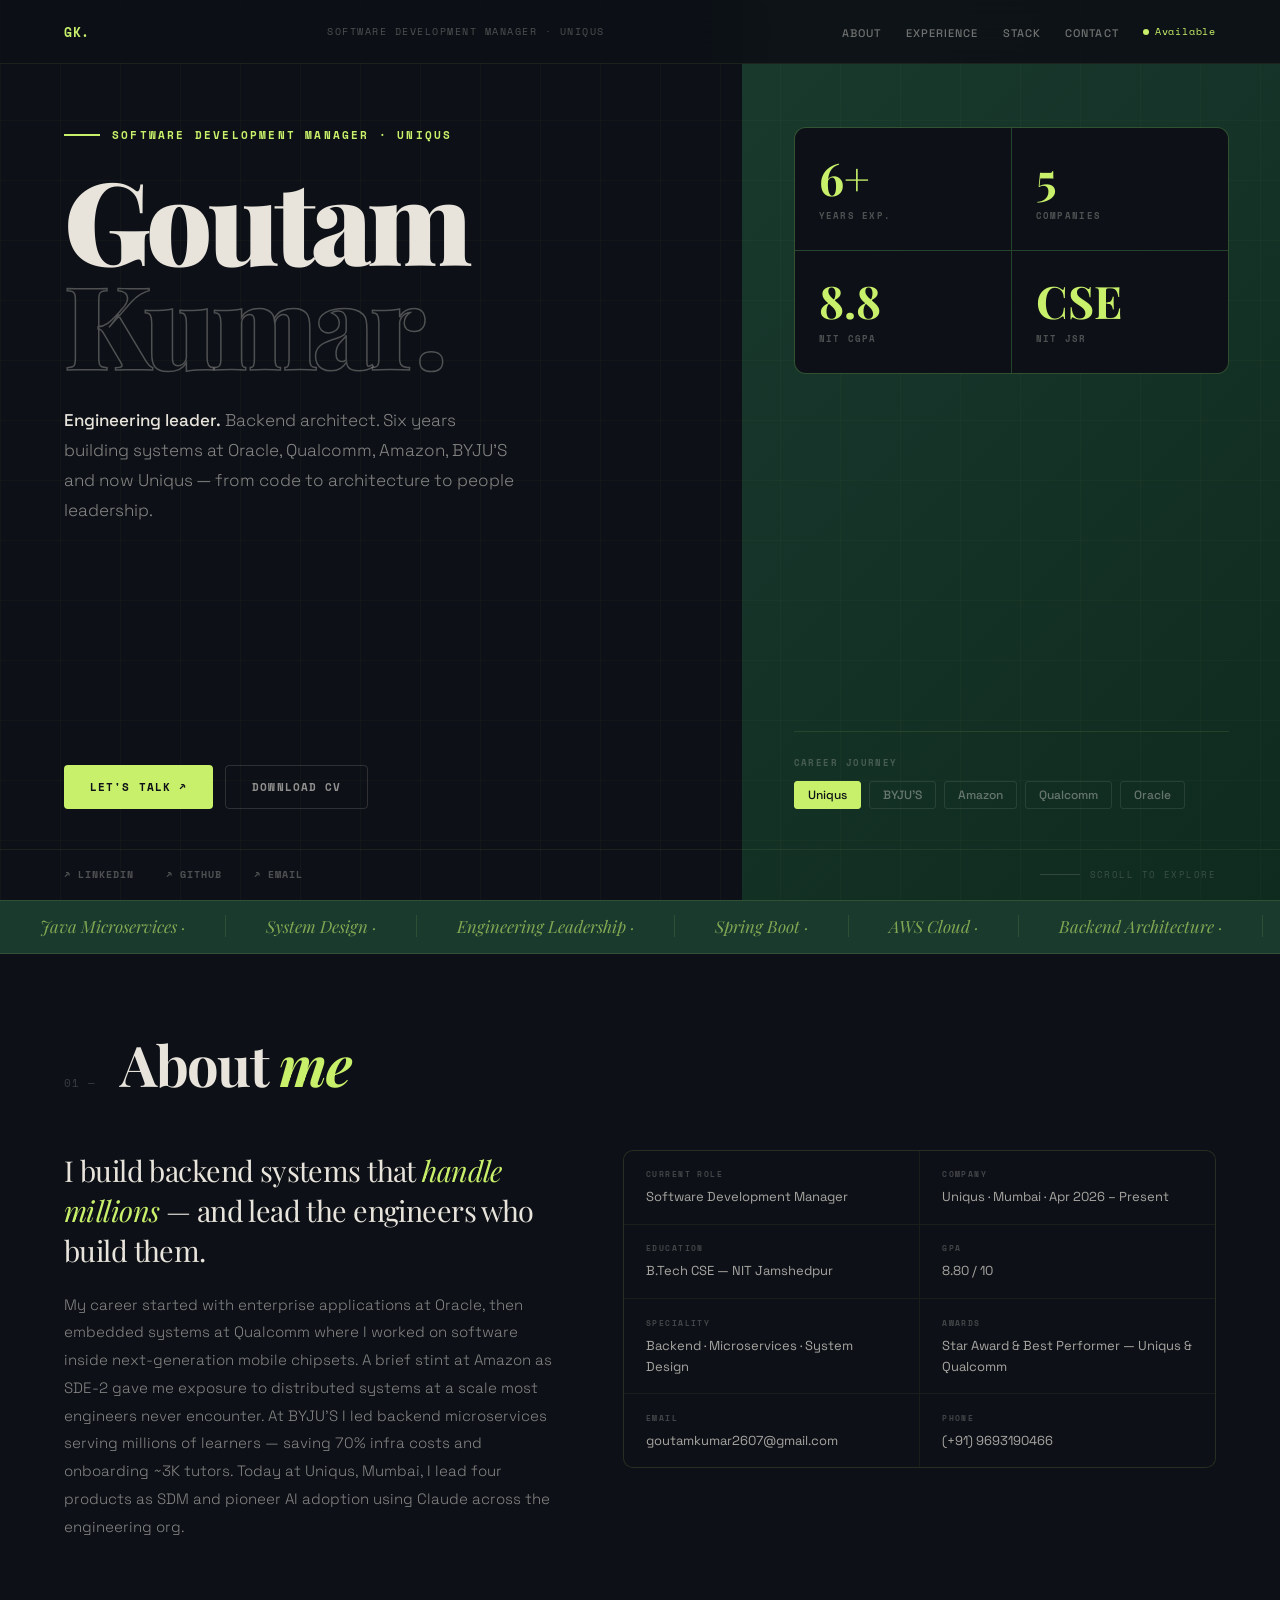
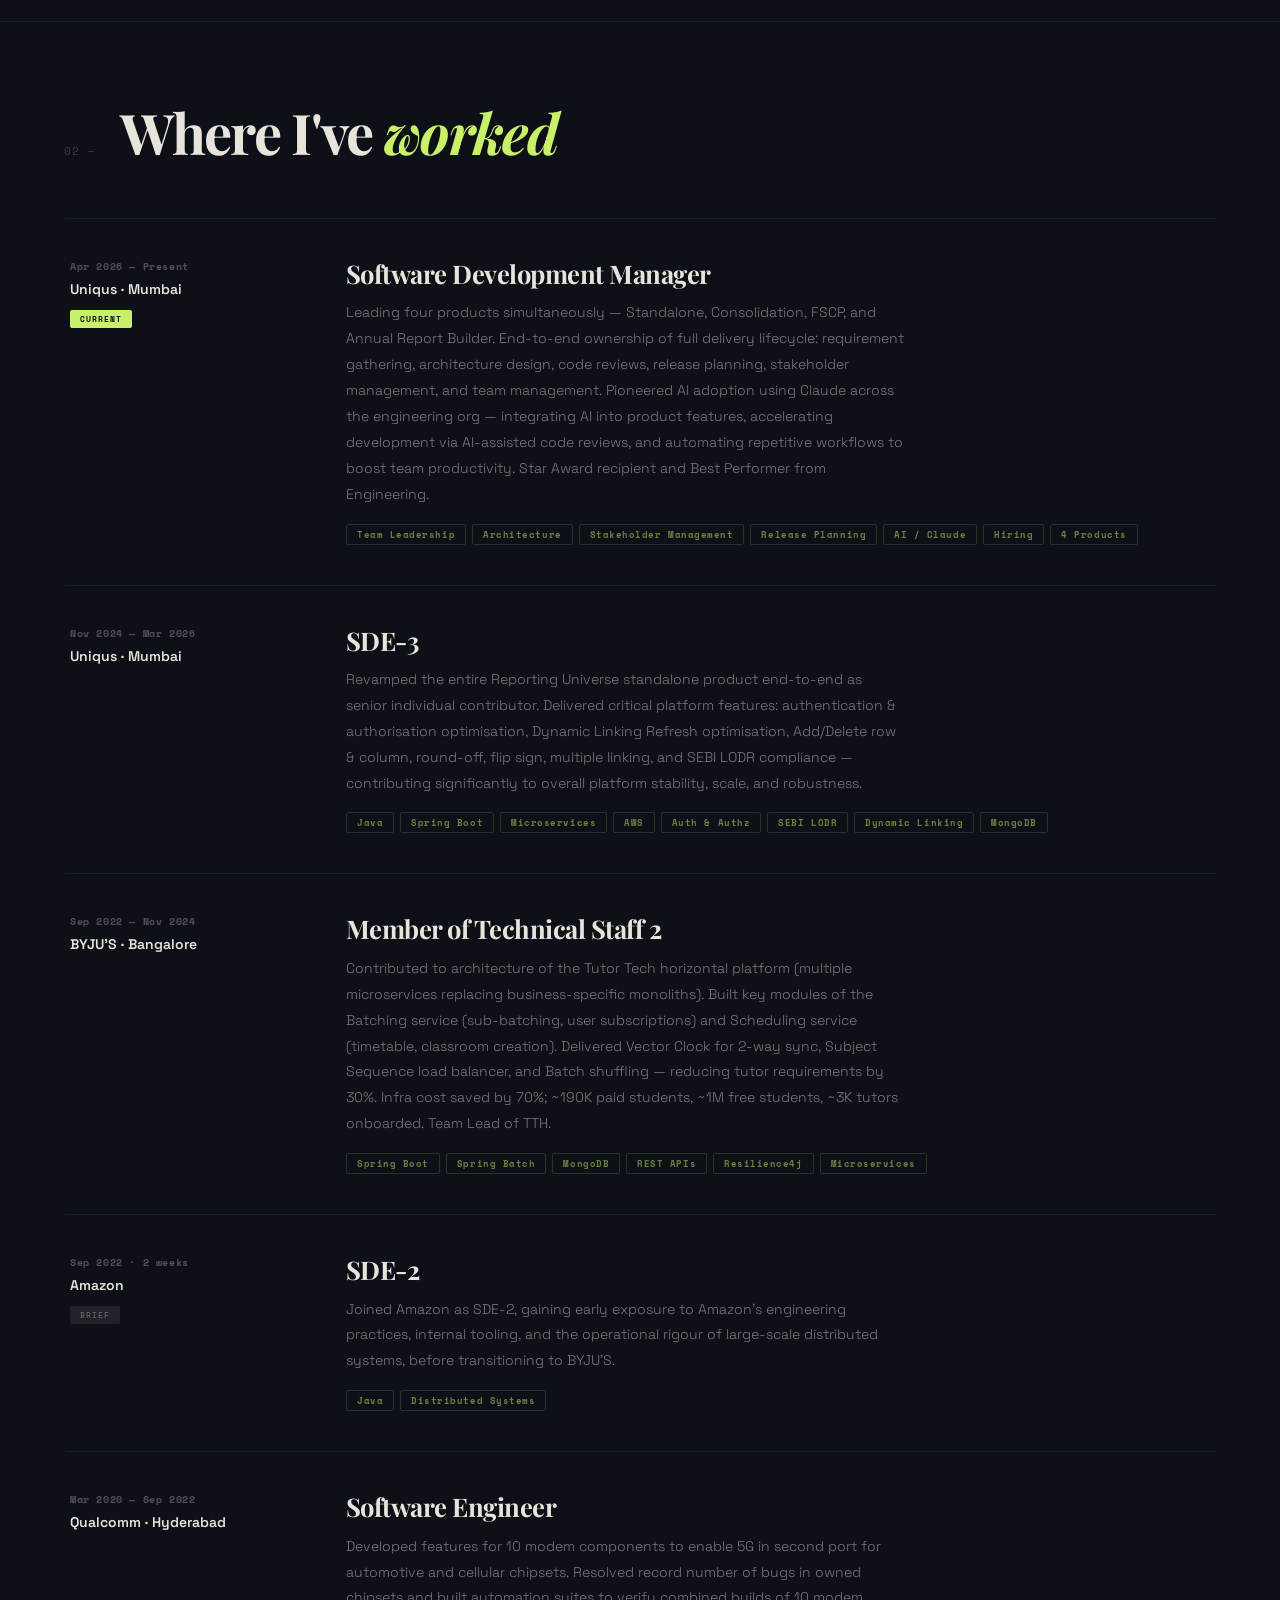
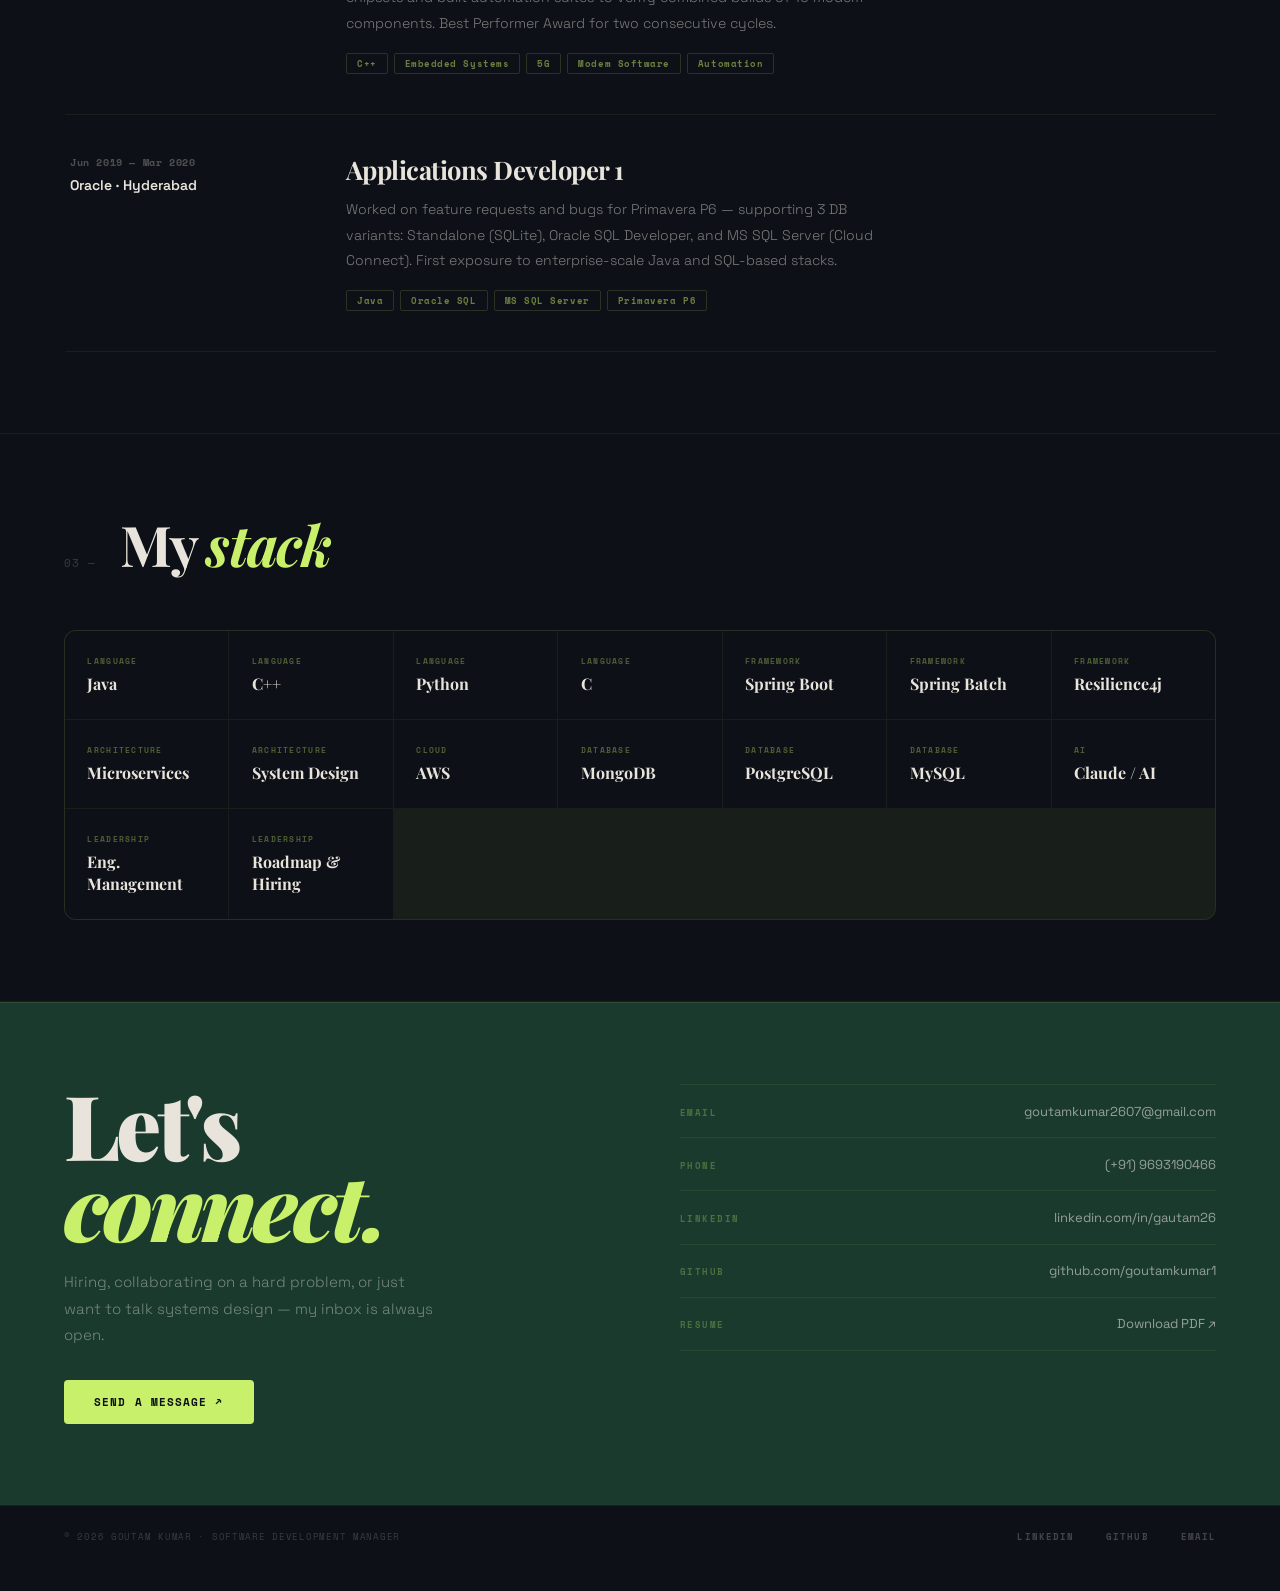
==== commit c75ce45d: "Create index.html" ====
--- a/index.html
+++ b/index.html
@@ -597,7 +597,6 @@
       <li><a href="#about">About</a></li>
       <li><a href="#experience">Experience</a></li>
       <li><a href="#skills">Stack</a></li>
-      <li><a href="#projects">Work</a></li>
       <li><a href="#contact">Contact</a></li>
     </ul>
     <div class="nav-status"><div class="pulse-dot"></div>Available</div>
@@ -709,20 +708,20 @@
       </p>
       <p class="about-body">
         My career started with enterprise applications at Oracle, then embedded systems at Qualcomm
-        where I worked on software inside next-generation mobile chipsets. A brief but formative stint
-        at Amazon as SDE-2 gave me exposure to distributed systems at a scale most engineers never encounter.
-        At BYJU'S I led backend microservices serving millions of learners. Today at Uniqus,
-        I've stepped fully into engineering leadership — setting technical direction, building teams,
-        and owning outcomes as Software Development Manager.
+        where I worked on software inside next-generation mobile chipsets. A brief stint at Amazon as SDE-2
+        gave me exposure to distributed systems at a scale most engineers never encounter. At BYJU'S I led
+        backend microservices serving millions of learners — saving 70% infra costs and onboarding ~3K tutors.
+        Today at Uniqus, Mumbai, I lead four products as SDM and pioneer AI adoption using Claude
+        across the engineering org.
       </p>
     </div>
     <div class="about-facts r d2">
       <div class="fact"><label>Current Role</label><span>Software Development Manager</span></div>
-      <div class="fact"><label>Company</label><span>Uniqus · Apr 2026 – Present</span></div>
+      <div class="fact"><label>Company</label><span>Uniqus · Mumbai · Apr 2026 – Present</span></div>
       <div class="fact"><label>Education</label><span>B.Tech CSE — NIT Jamshedpur</span></div>
       <div class="fact"><label>GPA</label><span>8.80 / 10</span></div>
-      <div class="fact"><label>Speciality</label><span>Backend · Microservices</span></div>
-      <div class="fact"><label>Also into</label><span>System Design · ML · DSA</span></div>
+      <div class="fact"><label>Speciality</label><span>Backend · Microservices · System Design</span></div>
+      <div class="fact"><label>Awards</label><span>Star Award &amp; Best Performer — Uniqus &amp; Qualcomm</span></div>
       <div class="fact"><label>Email</label><span>goutamkumar2607@gmail.com</span></div>
       <div class="fact"><label>Phone</label><span>(+91) 9693190466</span></div>
     </div>
@@ -739,16 +738,16 @@
   <div class="exp-item r">
     <div class="exp-left">
       <span class="exp-period">Apr 2026 — Present</span>
-      <span class="exp-co">Uniqus</span>
+      <span class="exp-co">Uniqus · Mumbai</span>
       <span class="exp-badge">Current</span>
     </div>
     <div class="exp-right">
       <h3 class="exp-title">Software Development Manager</h3>
-      <p class="exp-desc">Leading four products simultaneously — Standalone, Consolidation, FSCP, and Annual Report Builder. End-to-end ownership across the full delivery lifecycle: requirement gathering, architecture design, code reviews, release planning, stakeholder management, and team management. Driving engineering culture, technical quality, and cross-functional alignment across product and business teams.</p>
+      <p class="exp-desc">Leading four products simultaneously — Standalone, Consolidation, FSCP, and Annual Report Builder. End-to-end ownership of full delivery lifecycle: requirement gathering, architecture design, code reviews, release planning, stakeholder management, and team management. Pioneered AI adoption using Claude across the engineering org — integrating AI into product features, accelerating development via AI-assisted code reviews, and automating repetitive workflows to boost team productivity. Star Award recipient and Best Performer from Engineering.</p>
       <div class="exp-tags">
         <span class="exp-tag">Team Leadership</span><span class="exp-tag">Architecture</span>
         <span class="exp-tag">Stakeholder Management</span><span class="exp-tag">Release Planning</span>
-        <span class="exp-tag">Code Reviews</span><span class="exp-tag">Requirement Gathering</span>
+        <span class="exp-tag">AI / Claude</span><span class="exp-tag">Hiring</span>
         <span class="exp-tag">4 Products</span>
       </div>
     </div>
@@ -757,16 +756,16 @@
   <div class="exp-item r">
     <div class="exp-left">
       <span class="exp-period">Nov 2024 — Mar 2026</span>
-      <span class="exp-co">Uniqus</span>
+      <span class="exp-co">Uniqus · Mumbai</span>
     </div>
     <div class="exp-right">
       <h3 class="exp-title">SDE-3</h3>
-      <p class="exp-desc">Revamped the entire Reporting Universe standalone product end-to-end. Delivered critical platform features including authentication &amp; authorisation optimisation, Dynamic Linking Refresh optimisation, Add/Delete row &amp; column, round-off, flip sign, multiple linking, and SEBI LODR compliance — contributing to overall platform stability, scale, and robustness.</p>
+      <p class="exp-desc">Revamped the entire Reporting Universe standalone product end-to-end as senior individual contributor. Delivered critical platform features: authentication &amp; authorisation optimisation, Dynamic Linking Refresh optimisation, Add/Delete row &amp; column, round-off, flip sign, multiple linking, and SEBI LODR compliance — contributing significantly to overall platform stability, scale, and robustness.</p>
       <div class="exp-tags">
-        <span class="exp-tag">Java</span><span class="exp-tag">Microservices</span>
-        <span class="exp-tag">System Design</span><span class="exp-tag">AWS</span>
+        <span class="exp-tag">Java</span><span class="exp-tag">Spring Boot</span>
+        <span class="exp-tag">Microservices</span><span class="exp-tag">AWS</span>
         <span class="exp-tag">Auth &amp; Authz</span><span class="exp-tag">SEBI LODR</span>
-        <span class="exp-tag">Dynamic Linking</span>
+        <span class="exp-tag">Dynamic Linking</span><span class="exp-tag">MongoDB</span>
       </div>
     </div>
   </div>
@@ -774,14 +773,15 @@
   <div class="exp-item r">
     <div class="exp-left">
       <span class="exp-period">Sep 2022 — Nov 2024</span>
-      <span class="exp-co">BYJU'S</span>
+      <span class="exp-co">BYJU'S · Bangalore</span>
     </div>
     <div class="exp-right">
       <h3 class="exp-title">Member of Technical Staff 2</h3>
-      <p class="exp-desc">Designed and developed Java microservices for the TTH horizontal platform. Led backend architecture for systems serving millions of active learners — focused on reliability, throughput, and maintainability under high load.</p>
+      <p class="exp-desc">Contributed to architecture of the Tutor Tech horizontal platform (multiple microservices replacing business-specific monoliths). Built key modules of the Batching service (sub-batching, user subscriptions) and Scheduling service (timetable, classroom creation). Delivered Vector Clock for 2-way sync, Subject Sequence load balancer, and Batch shuffling — reducing tutor requirements by 30%. Infra cost saved by 70%; ~190K paid students, ~1M free students, ~3K tutors onboarded. Team Lead of TTH.</p>
       <div class="exp-tags">
         <span class="exp-tag">Spring Boot</span><span class="exp-tag">Spring Batch</span>
         <span class="exp-tag">MongoDB</span><span class="exp-tag">REST APIs</span>
+        <span class="exp-tag">Resilience4j</span><span class="exp-tag">Microservices</span>
       </div>
     </div>
   </div>
@@ -804,13 +804,15 @@
   <div class="exp-item r">
     <div class="exp-left">
       <span class="exp-period">Mar 2020 — Sep 2022</span>
-      <span class="exp-co">Qualcomm India</span>
+      <span class="exp-co">Qualcomm · Hyderabad</span>
     </div>
     <div class="exp-right">
       <h3 class="exp-title">Software Engineer</h3>
-      <p class="exp-desc">Embedded and system-level software for next-generation mobile chipsets at one of the world's most sophisticated semiconductor engineering organisations. Contributed to performance-critical platform layers.</p>
+      <p class="exp-desc">Developed features for 10 modem components to enable 5G in second port for automotive and cellular chipsets. Resolved record number of bugs in owned chipsets and built automation suites to verify combined builds of 10 modem components. Best Performer Award for two consecutive cycles.</p>
       <div class="exp-tags">
-        <span class="exp-tag">C++</span><span class="exp-tag">Embedded Systems</span><span class="exp-tag">Low-level Software</span>
+        <span class="exp-tag">C++</span><span class="exp-tag">Embedded Systems</span>
+        <span class="exp-tag">5G</span><span class="exp-tag">Modem Software</span>
+        <span class="exp-tag">Automation</span>
       </div>
     </div>
   </div>
@@ -818,13 +820,14 @@
   <div class="exp-item r">
     <div class="exp-left">
       <span class="exp-period">Jun 2019 — Mar 2020</span>
-      <span class="exp-co">Oracle India</span>
+      <span class="exp-co">Oracle · Hyderabad</span>
     </div>
     <div class="exp-right">
-      <h3 class="exp-title">Applications Developer</h3>
-      <p class="exp-desc">Developed enterprise-grade applications and contributed to Oracle's internal tooling and application suite across Java and SQL-based stacks — my first introduction to engineering at real scale.</p>
+      <h3 class="exp-title">Applications Developer 1</h3>
+      <p class="exp-desc">Worked on feature requests and bugs for Primavera P6 — supporting 3 DB variants: Standalone (SQLite), Oracle SQL Developer, and MS SQL Server (Cloud Connect). First exposure to enterprise-scale Java and SQL-based stacks.</p>
       <div class="exp-tags">
-        <span class="exp-tag">Java</span><span class="exp-tag">Oracle SQL</span><span class="exp-tag">Enterprise Apps</span>
+        <span class="exp-tag">Java</span><span class="exp-tag">Oracle SQL</span>
+        <span class="exp-tag">MS SQL Server</span><span class="exp-tag">Primavera P6</span>
       </div>
     </div>
   </div>
@@ -843,62 +846,16 @@
     <div class="sk-tile"><span class="sk-cat">Language</span><span class="sk-name">C</span></div>
     <div class="sk-tile"><span class="sk-cat">Framework</span><span class="sk-name">Spring Boot</span></div>
     <div class="sk-tile"><span class="sk-cat">Framework</span><span class="sk-name">Spring Batch</span></div>
+    <div class="sk-tile"><span class="sk-cat">Framework</span><span class="sk-name">Resilience4j</span></div>
     <div class="sk-tile"><span class="sk-cat">Architecture</span><span class="sk-name">Microservices</span></div>
     <div class="sk-tile"><span class="sk-cat">Architecture</span><span class="sk-name">System Design</span></div>
     <div class="sk-tile"><span class="sk-cat">Cloud</span><span class="sk-name">AWS</span></div>
     <div class="sk-tile"><span class="sk-cat">Database</span><span class="sk-name">MongoDB</span></div>
+    <div class="sk-tile"><span class="sk-cat">Database</span><span class="sk-name">PostgreSQL</span></div>
     <div class="sk-tile"><span class="sk-cat">Database</span><span class="sk-name">MySQL</span></div>
+    <div class="sk-tile"><span class="sk-cat">AI</span><span class="sk-name">Claude / AI</span></div>
     <div class="sk-tile"><span class="sk-cat">Leadership</span><span class="sk-name">Eng. Management</span></div>
-  </div>
-</section>
-
-<!-- PROJECTS -->
-<section class="sec" id="projects">
-  <div class="sec-header r">
-    <span class="sec-num">04 —</span>
-    <h2 class="sec-title">Selected <em>work</em></h2>
-  </div>
-  <div class="proj-list">
-    <a class="proj-item r" href="https://github.com/goutamkumar1/review-management-system" target="_blank" rel="noopener">
-      <div class="proj-idx">01</div>
-      <div class="proj-info">
-        <div class="proj-name">Amazon Review System Analysis</div>
-        <div class="proj-sub">Python · ML · NLP — Sentiment classification at scale</div>
-      </div>
-      <div class="proj-arrow">↗</div>
-    </a>
-    <a class="proj-item r d1" href="https://github.com/goutamkumar1/store-purchase-management-system" target="_blank" rel="noopener">
-      <div class="proj-idx">02</div>
-      <div class="proj-info">
-        <div class="proj-name">Store &amp; Purchase Management</div>
-        <div class="proj-sub">PHP · Full Stack — Inventory, workflows &amp; reporting</div>
-      </div>
-      <div class="proj-arrow">↗</div>
-    </a>
-    <div class="proj-item no-link r d2">
-      <div class="proj-idx">03</div>
-      <div class="proj-info">
-        <div class="proj-name">Data Integration Tool</div>
-        <div class="proj-sub">Python · ETL — Automated extraction &amp; transformation pipeline</div>
-      </div>
-      <div class="proj-arrow" style="opacity:.15">—</div>
-    </div>
-    <a class="proj-item r d3" href="https://github.com/goutamkumar1/build-system-sublime" target="_blank" rel="noopener">
-      <div class="proj-idx">04</div>
-      <div class="proj-info">
-        <div class="proj-name">Sublime Build System</div>
-        <div class="proj-sub">C++ · Python — One-command compile &amp; run plugin</div>
-      </div>
-      <div class="proj-arrow">↗</div>
-    </a>
-    <a class="proj-item r d4" href="https://github.com/goutamkumar1/alumni-relations-materialize" target="_blank" rel="noopener">
-      <div class="proj-idx">05</div>
-      <div class="proj-info">
-        <div class="proj-name">Alumni Relations Portal</div>
-        <div class="proj-sub">Web · Materialize — NIT Jamshedpur community platform</div>
-      </div>
-      <div class="proj-arrow">↗</div>
-    </a>
+    <div class="sk-tile"><span class="sk-cat">Leadership</span><span class="sk-name">Roadmap &amp; Hiring</span></div>
   </div>
 </section>
 
